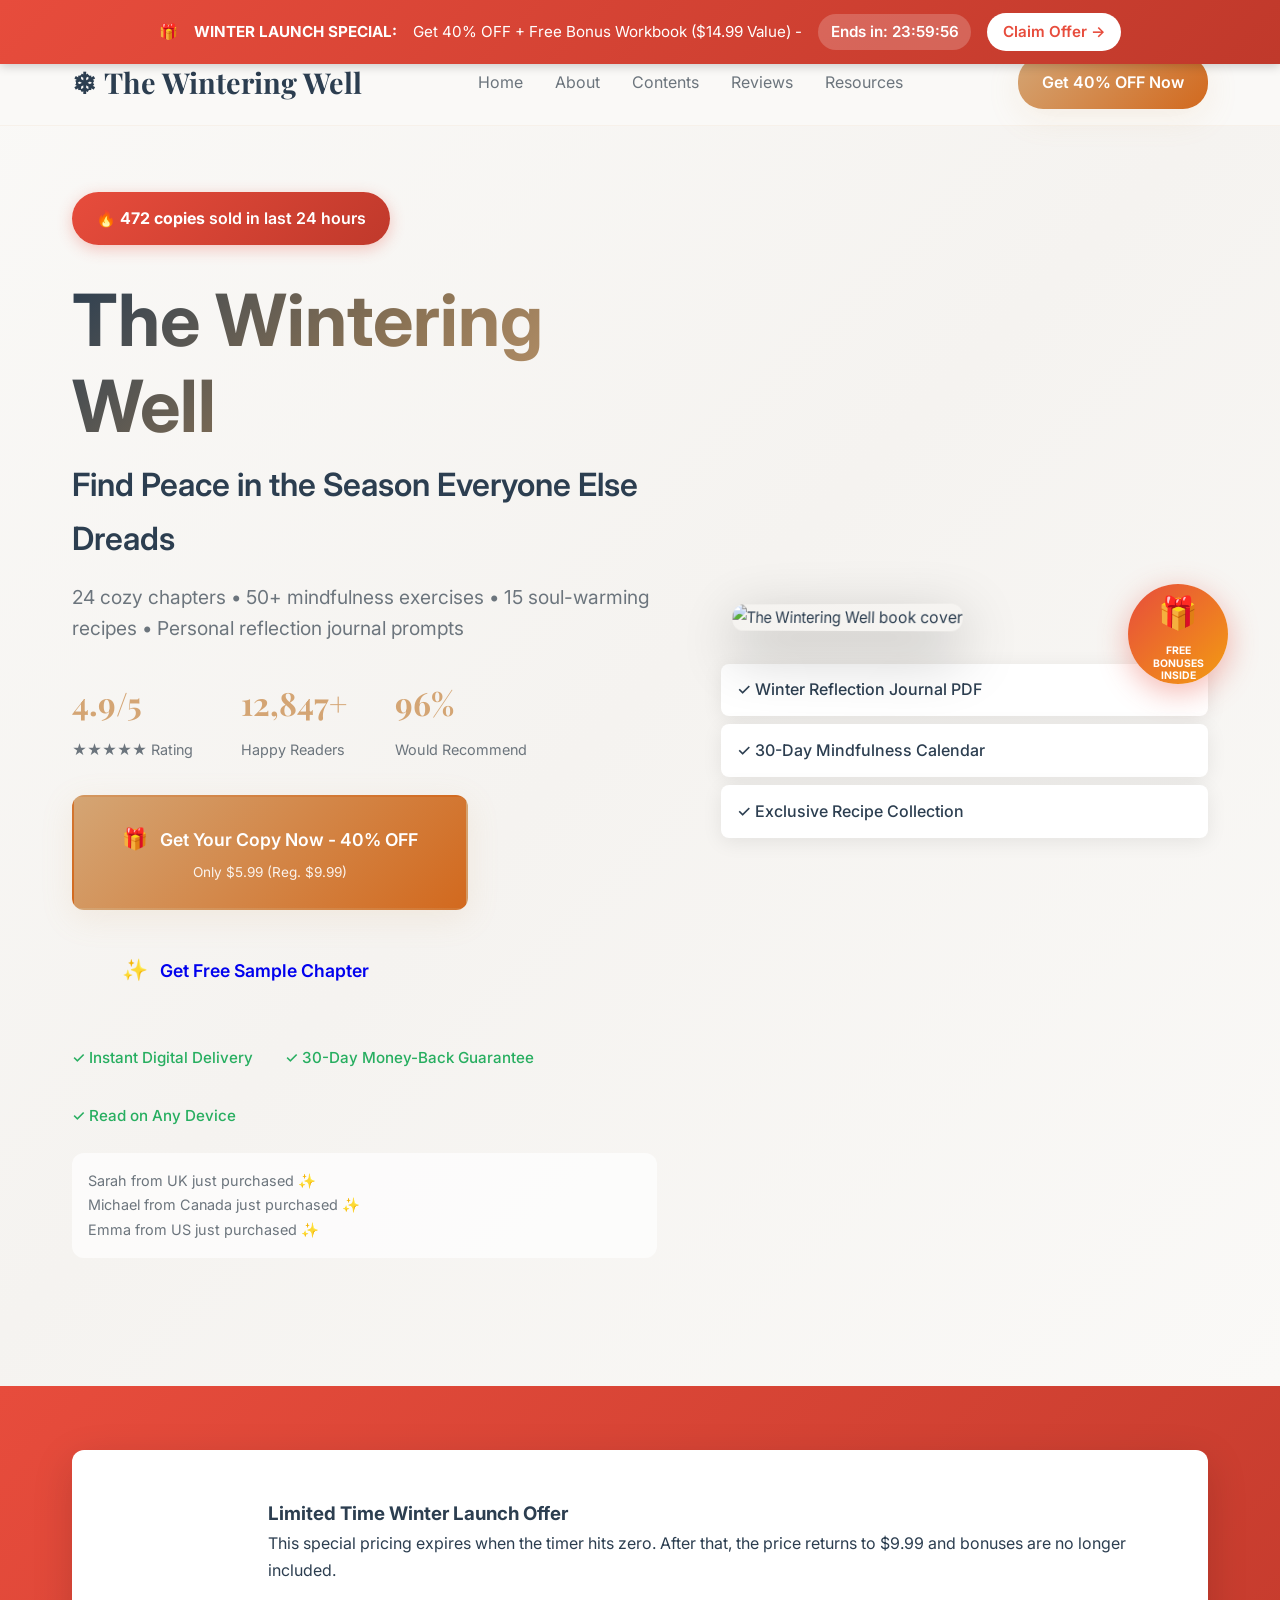
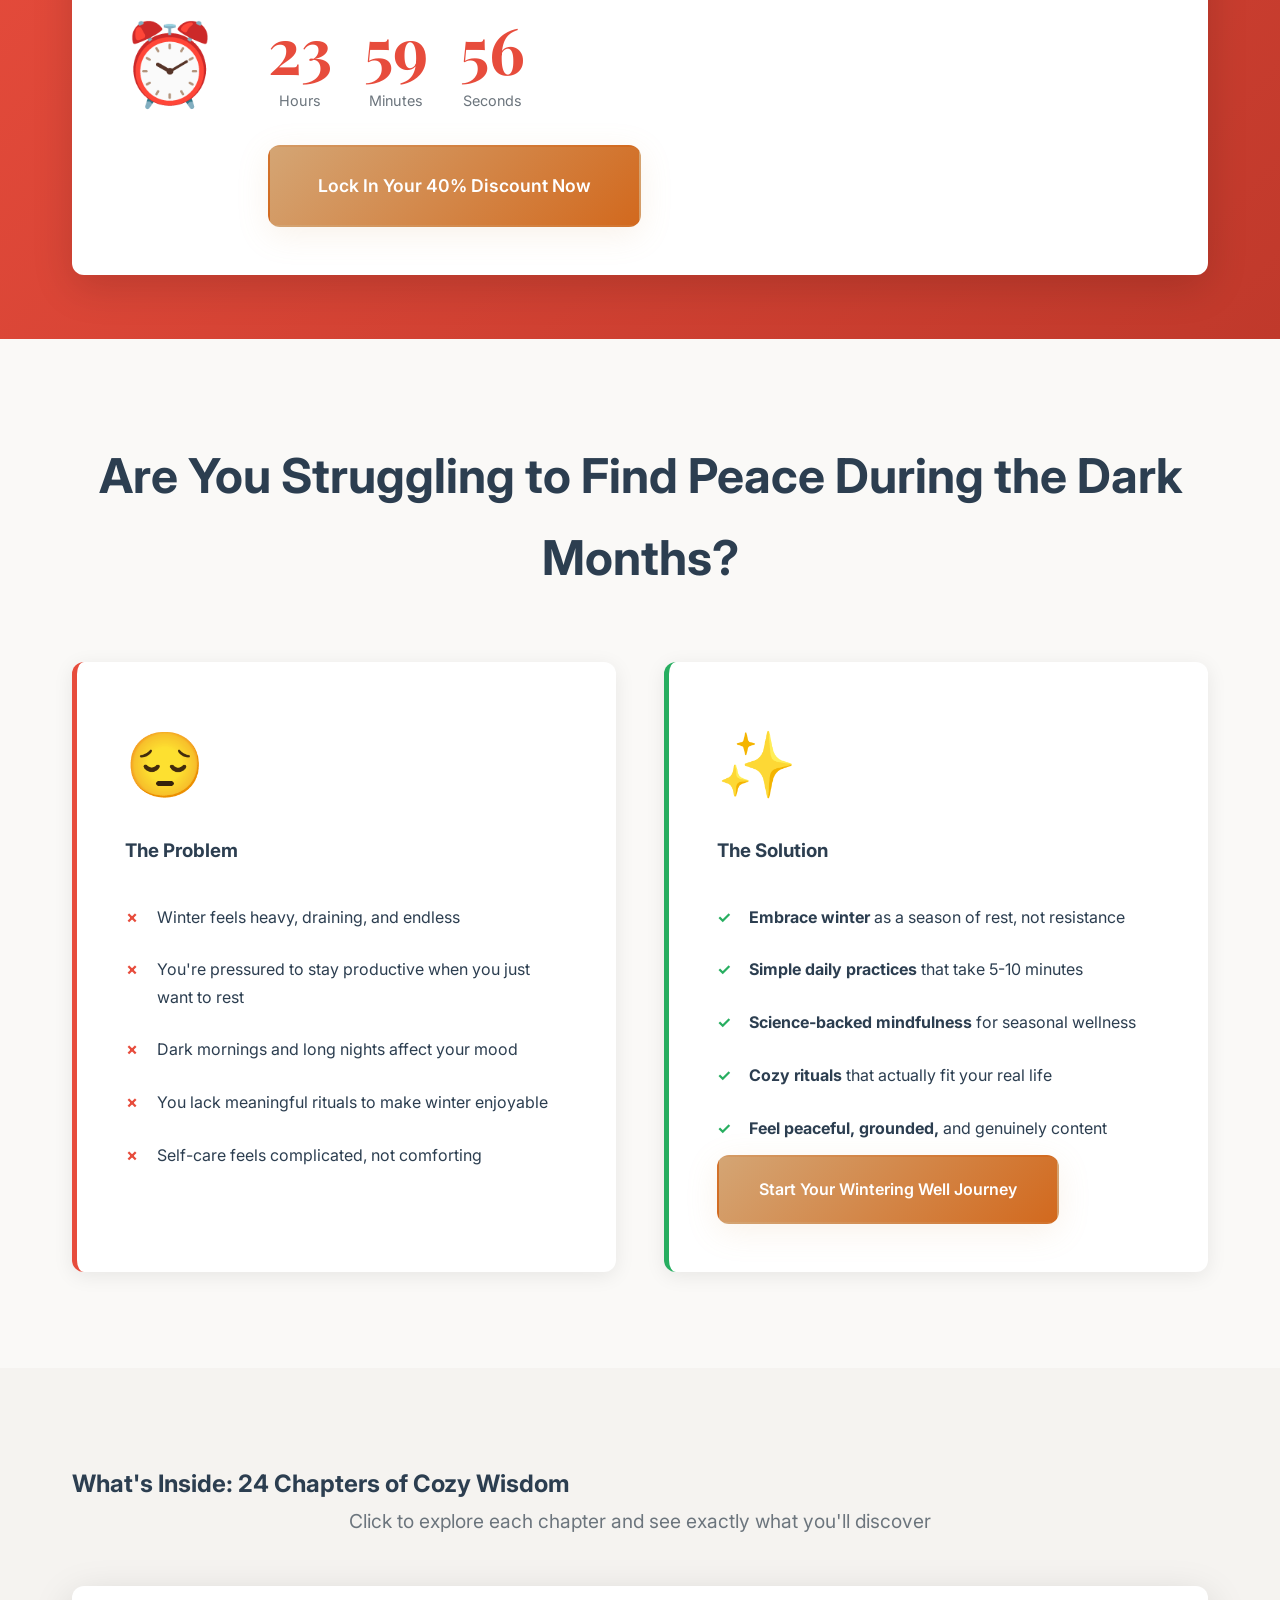
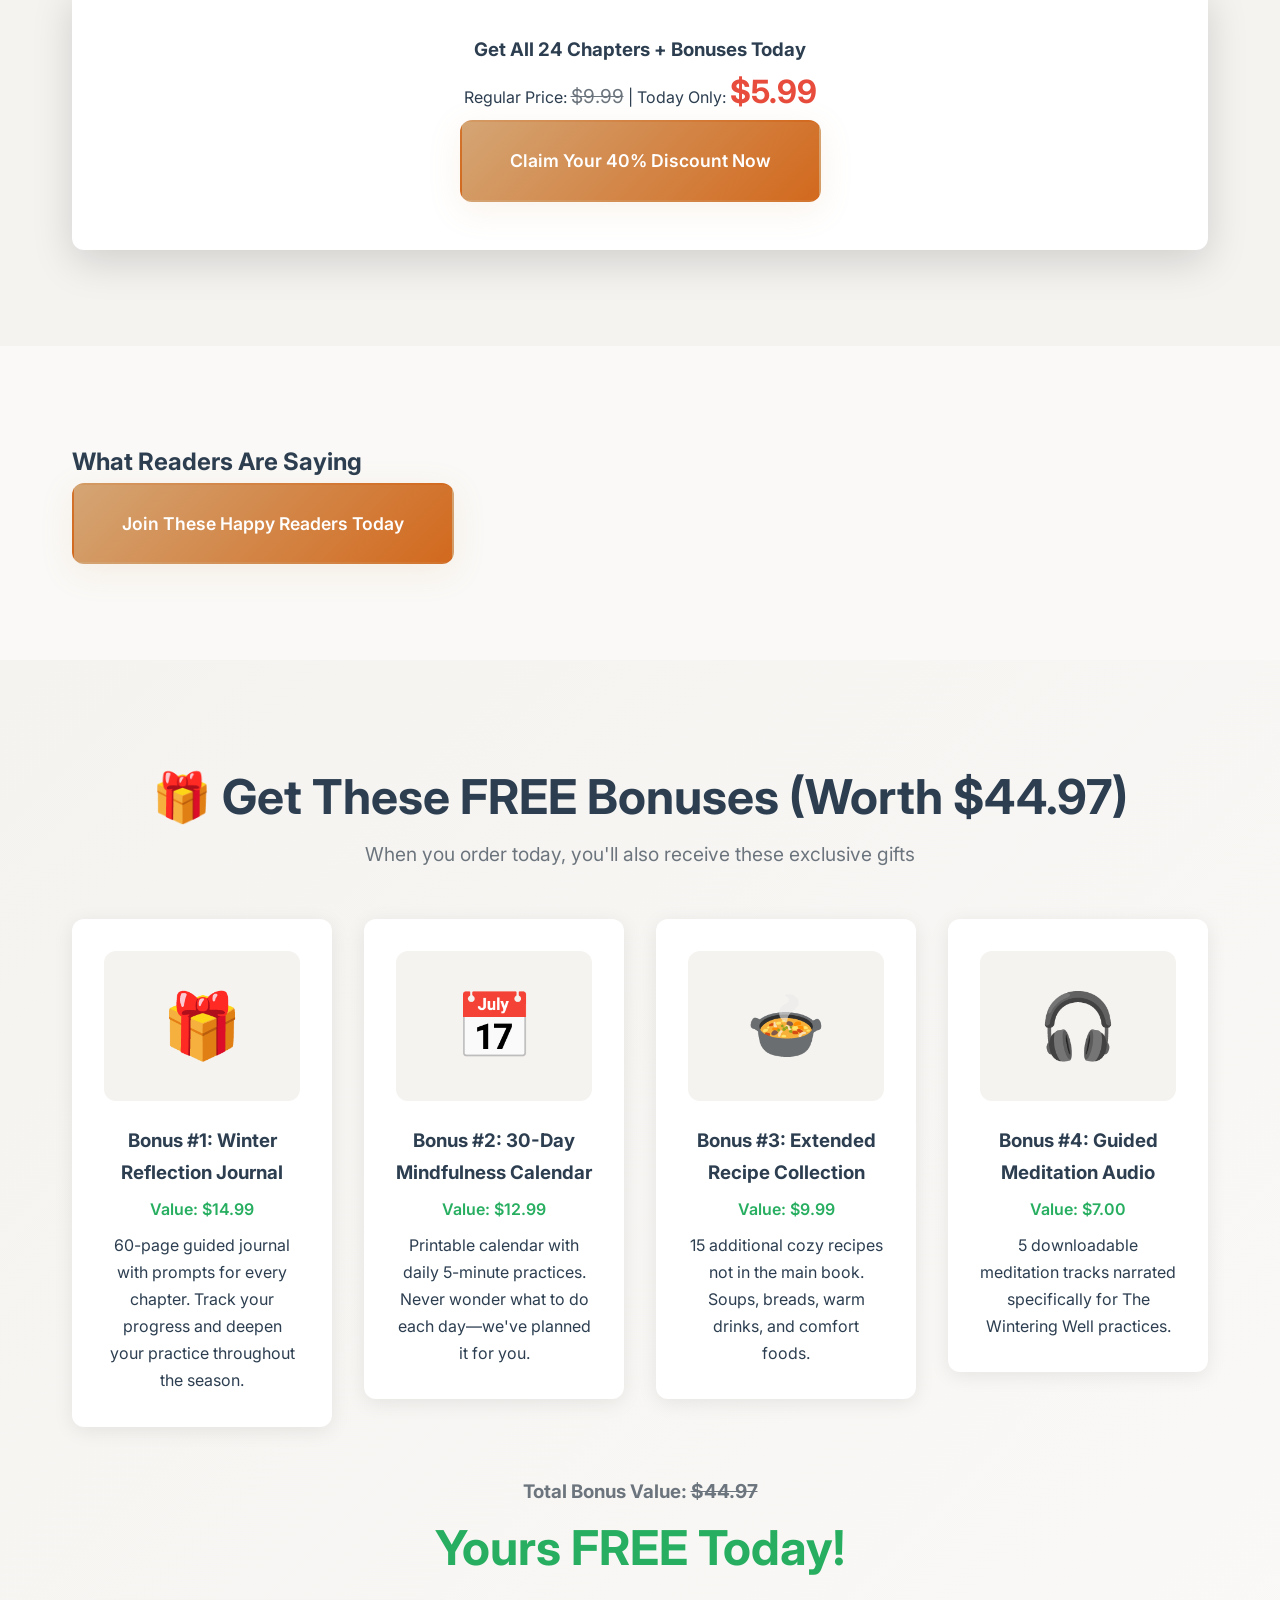
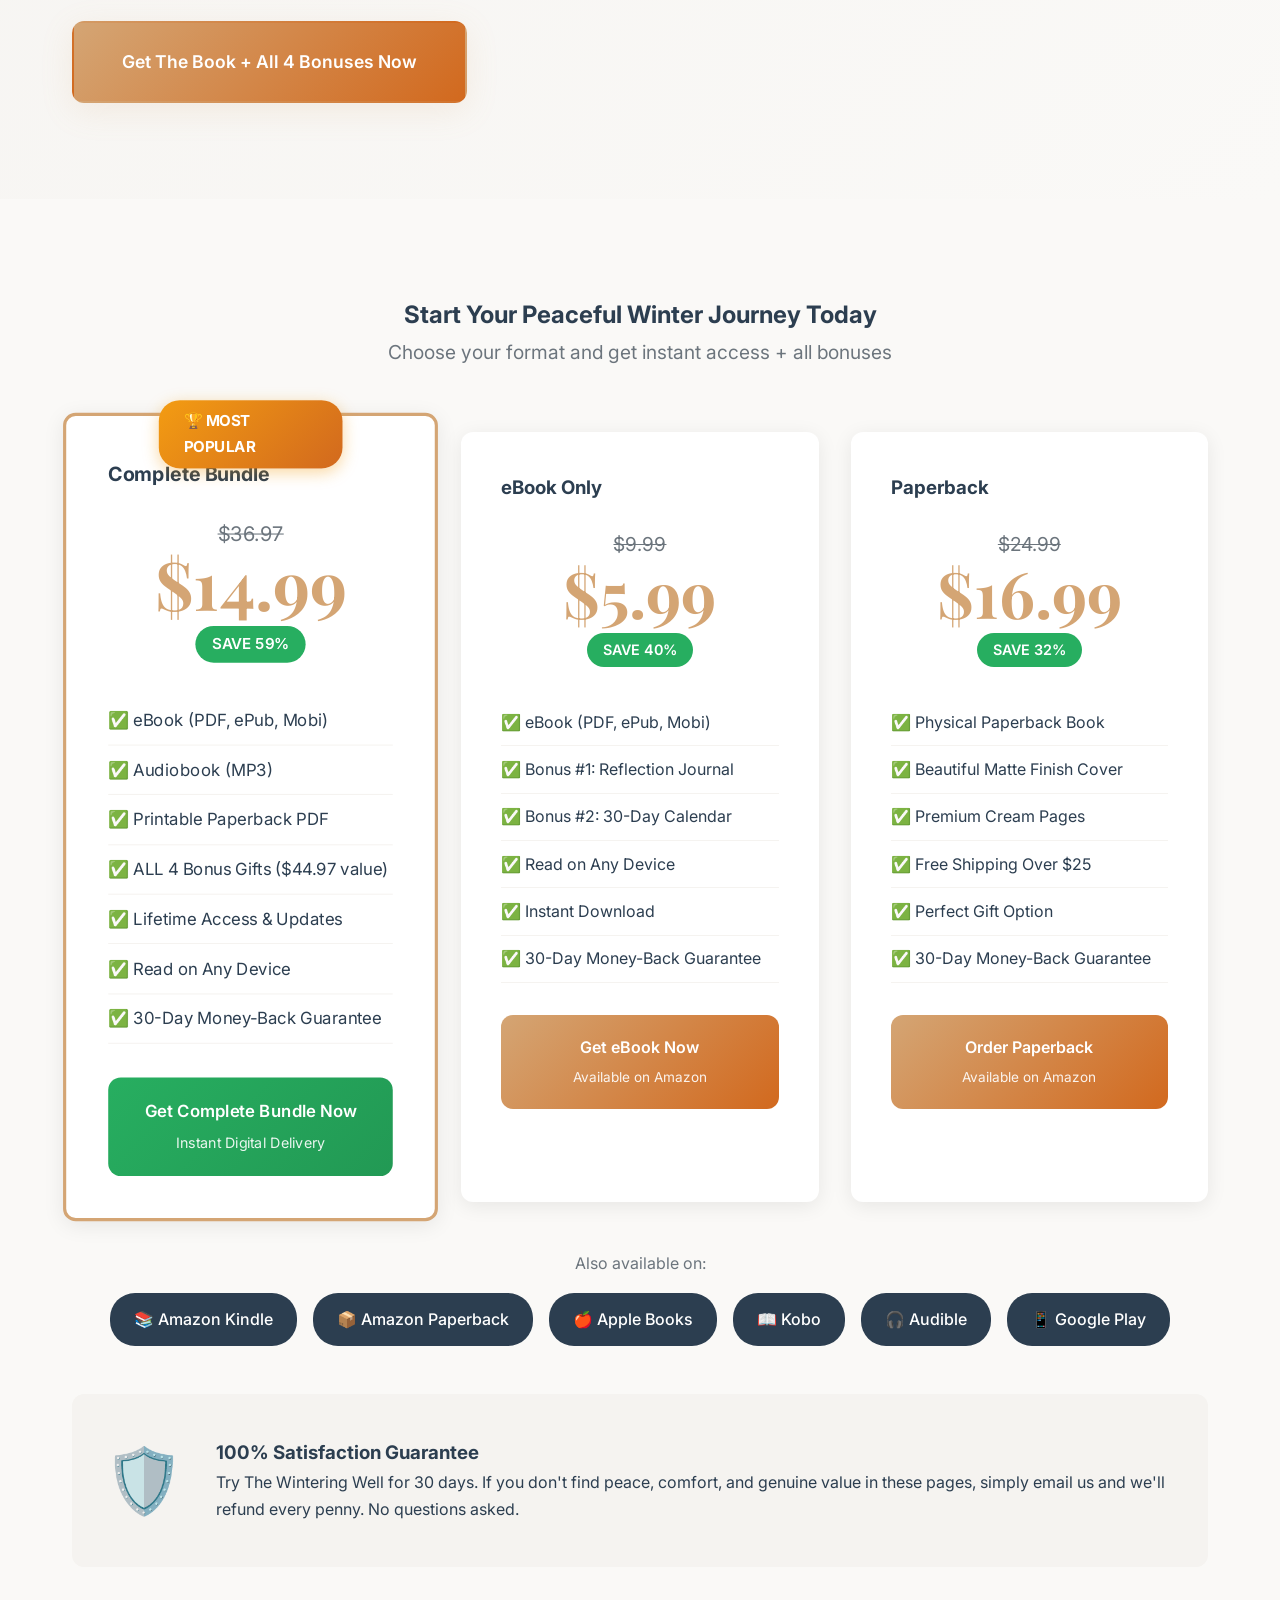
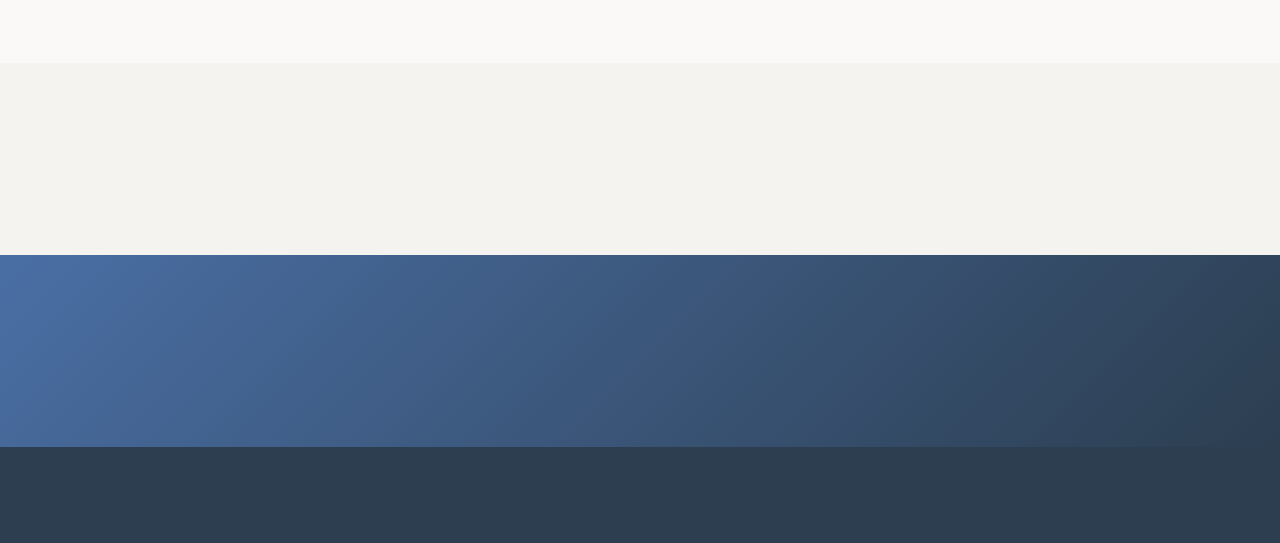
==== index.html @ 5fe934d9 "index.html" ====
<!DOCTYPE html>
<html lang="en">
<head>
    <meta charset="UTF-8">
    <meta name="viewport" content="width=device-width, initial-scale=1.0">
    <title>The Wintering Well | Limited Winter Edition - Cozy Mindfulness Guide</title>
    <meta name="description" content="Embrace winter's quiet beauty with short readings, journal prompts & cozy recipes. A mindful guide for rest, reflection & slow living all season long.">
    <meta name="keywords" content="winter mindfulness, cozy winter guide, seasonal self-care, hygge, slow living, winter reflection, mindful living">
    <meta property="og:title" content="The Wintering Well - A Cozy Guide to Finding Joy in the Quiet Season">
    <meta property="og:description" content="Short readings, gentle prompts, and warm recipes for a restful and reflective winter">
    <meta property="og:image" content="https://i.postimg.cc/0NRQyj7G/Gemini-Generated-Image-e34a5ie34a5ie34a.png">
    <meta property="og:type" content="book">

    <script type="application/ld+json">
    {
      "@context": "https://schema.org",
      "@type": "Book",
      "name": "The Wintering Well",
      "subtitle": "A Cozy Guide to Finding Joy in the Quiet Season",
      "author": {
        "@type": "Person",
        "name": "[Your Author Name]"
      },
      "datePublished": "2025-10-15",
      "genre": ["Self-Help","Mindfulness","Seasonal"],
      "description": "A cozy guide of short readings, journal prompts, and warm recipes to embrace rest and reflection during winter.",
      "bookFormat": "EBook",
      "image": "https://i.postimg.cc/0NRQyj7G/Gemini-Generated-Image-e34a5ie34a5ie34a.png",
      "offers": {
        "@type": "Offer",
        "price": "5.99",
        "priceCurrency": "USD",
        "availability": "https://schema.org/InStock",
        "url": "#get-book"
      },
      "aggregateRating": {
        "@type": "AggregateRating",
        "ratingValue": "4.9",
        "reviewCount": "12847"
      }
    }
    </script>

    <link rel="stylesheet" href="styles-enhanced.css">
    <link href="https://fonts.googleapis.com/css2?family=Playfair+Display:wght@400;700;900&family=Inter:wght@300;400;500;600;700&display=swap" rel="stylesheet">
    
    <style>
        .hero-image-link {
            text-decoration: none;
            color: inherit;
            display: block;
        }
        .bonus-card-link {
            text-decoration: none;
            color: inherit;
            display: block;
        }
    </style>
</head>
<body>
    <div id="snow-container"></div>

    <div class="announcement-bar">
        <div class="announcement-content">
            🎁 <strong>WINTER LAUNCH SPECIAL:</strong> Get 40% OFF + Free Bonus Workbook ($14.99 Value) - 
            <span id="countdown-timer">Ends in: <span id="timer">00:00:00</span></span>
            <a href="#get-book" class="announcement-cta">Claim Offer →</a>
        </div>
    </div>

    <nav class="navbar" id="mainNav">
        <div class="nav-container">
            <div class="logo">
                <span class="snowflake-icon">❄</span> The Wintering Well
            </div>
            <ul class="nav-menu">
                <li><a href="#home">Home</a></li>
                <li><a href="#about">About</a></li>
                <li><a href="#contents">Contents</a></li>
                <li><a href="#reviews">Reviews</a></li>
                <li><a href="#blog">Resources</a></li>
            </ul>
            <a href="#get-book" class="nav-cta-btn pulse">Get 40% OFF Now</a>
        </div>
    </nav>

    <section id="home" class="hero">
        <div class="hero-container">
            <div class="hero-content">
                <div class="urgency-badge flash">
                    🔥 <strong>472 copies</strong> sold in last 24 hours
                </div>

                <h1>The Wintering Well</h1>
                <h2>Find Peace in the Season Everyone Else Dreads</h2>
                <p class="hero-subtitle">24 cozy chapters • 50+ mindfulness exercises • 15 soul-warming recipes • Personal reflection journal prompts</p>

                <div class="hero-stats">
                    <div class="stat">
                        <span class="stat-number">4.9/5</span>
                        <span class="stat-label">★★★★★ Rating</span>
                    </div>
                    <div class="stat">
                        <span class="stat-number">12,847+</span>
                        <span class="stat-label">Happy Readers</span>
                    </div>
                    <div class="stat">
                        <span class="stat-number">96%</span>
                        <span class="stat-label">Would Recommend</span>
                    </div>
                </div>

                <div class="cta-buttons">
                    <a href="#get-book" class="btn-primary btn-large pulse-continuous">
                        <span class="btn-icon">🎁</span>
                        Get Your Copy Now - 40% OFF
                        <span class="btn-subtext">Only $5.99 (Reg. $9.99)</span>
                    </a>
                    <a href="#free-guide" class="btn-secondary btn-large">
                        <span class="btn-icon">✨</span>
                        Get Free Sample Chapter
                    </a>
                </div>

                <div class="trust-badges">
                    <div class="trust-item">✓ Instant Digital Delivery</div>
                    <div class="trust-item">✓ 30-Day Money-Back Guarantee</div>
                    <div class="trust-item">✓ Read on Any Device</div>
                </div>

                <div class="social-proof-ticker">
                    <div class="ticker-item">Sarah from UK just purchased ✨</div>
                    <div class="ticker-item">Michael from Canada just purchased ✨</div>
                    <div class="ticker-item">Emma from US just purchased ✨</div>
                </div>
            </div>

            <div class="hero-image">
                <a href="#get-book" class="hero-image-link" aria-label="Get The Wintering Well">
                    <div class="book-3d-container">
                        <img src="https://i.postimg.cc/0NRQyj7G/Gemini-Generated-Image-e34a5ie34a5ie34a.png" alt="The Wintering Well book cover" class="book-cover-3d">
                        <div class="gift-badge">
                            <div class="gift-icon">🎁</div>
                            <div class="gift-text">FREE<br>BONUSES<br>INSIDE</div>
                        </div>
                    </div>
                    <div class="bonus-stack">
                        <div class="bonus-item">✓ Winter Reflection Journal PDF</div>
                        <div class="bonus-item">✓ 30-Day Mindfulness Calendar</div>
                        <div class="bonus-item">✓ Exclusive Recipe Collection</div>
                    </div>
                </a>
            </div>
        </div>
    </section>

    <section class="urgency-section">
        <div class="container">
            <div class="urgency-box">
                <div class="urgency-icon">⏰</div>
                <div class="urgency-content">
                    <h3>Limited Time Winter Launch Offer</h3>
                    <p>This special pricing expires when the timer hits zero. After that, the price returns to $9.99 and bonuses are no longer included.</p>
                    <div class="countdown-display">
                        <div class="countdown-item">
                            <span class="countdown-number" id="hours">23</span>
                            <span class="countdown-label">Hours</span>
                        </div>
                        <div class="countdown-item">
                            <span class="countdown-number" id="minutes">47</span>
                            <span class="countdown-label">Minutes</span>
                        </div>
                        <div class="countdown-item">
                            <span class="countdown-number" id="seconds">32</span>
                            <span class="countdown-label">Seconds</span>
                        </div>
                    </div>
                    <a href="#get-book" class="btn-primary btn-large pulse">Lock In Your 40% Discount Now</a>
                </div>
            </div>
        </div>
    </section>

    <section class="pas-section">
        <div class="container">
            <h2>Are You Struggling to Find Peace During the Dark Months?</h2>
            <div class="pas-grid">
                <div class="problem-box">
                    <div class="problem-icon">😔</div>
                    <h3>The Problem</h3>
                    <ul>
                        <li>Winter feels heavy, draining, and endless</li>
                        <li>You're pressured to stay productive when you just want to rest</li>
                        <li>Dark mornings and long nights affect your mood</li>
                        <li>You lack meaningful rituals to make winter enjoyable</li>
                        <li>Self-care feels complicated, not comforting</li>
                    </ul>
                </div>

                <div class="solution-box">
                    <div class="solution-icon">✨</div>
                    <h3>The Solution</h3>
                    <ul>
                        <li><strong>Embrace winter</strong> as a season of rest, not resistance</li>
                        <li><strong>Simple daily practices</strong> that take 5-10 minutes</li>
                        <li><strong>Science-backed mindfulness</strong> for seasonal wellness</li>
                        <li><strong>Cozy rituals</strong> that actually fit your real life</li>
                        <li><strong>Feel peaceful, grounded,</strong> and genuinely content</li>
                    </ul>
                    <a href="#get-book" class="btn-primary">Start Your Wintering Well Journey</a>
                </div>
            </div>
        </div>
    </section>

    <section id="contents" class="contents-detailed">
        <div class="container">
            <h2>What's Inside: 24 Chapters of Cozy Wisdom</h2>
            <p class="section-subtitle">Click to explore each chapter and see exactly what you'll discover</p>

            <div class="contents-accordion">
                </div>

            <div class="contents-cta">
                <h3>Get All 24 Chapters + Bonuses Today</h3>
                <p>Regular Price: <span class="strike-price">$9.99</span> | Today Only: <strong class="sale-price">$5.99</strong></p>
                <a href="#get-book" class="btn-primary btn-large">Claim Your 40% Discount Now</a>
            </div>
        </div>
    </section>

    <section id="reviews" class="reviews-section">
        <div class="container">
            <h2>What Readers Are Saying</h2>
            <a href="#get-book" class="btn-primary btn-large">Join These Happy Readers Today</a>
        </div>
    </section>

    <section class="bonus-section">
        <div class="container">
            <h2>🎁 Get These FREE Bonuses (Worth $44.97)</h2>
            <p class="section-subtitle">When you order today, you'll also receive these exclusive gifts</p>

            <div class="bonus-grid">
                
                <a href="#get-book" class="bonus-card-link" aria-label="Get Bonus 1">
                    <div class="bonus-card">
                        <div class="bonus-image-placeholder">
                            <div class="gift-box-icon">🎁</div>
                        </div>
                        <h3>Bonus #1: Winter Reflection Journal</h3>
                        <p class="bonus-value">Value: $14.99</p>
                        <p>60-page guided journal with prompts for every chapter. Track your progress and deepen your practice throughout the season.</p>
                    </div>
                </a>

                <a href="#get-book" class="bonus-card-link" aria-label="Get Bonus 2">
                    <div class="bonus-card">
                        <div class="bonus-image-placeholder">
                            <div class="gift-box-icon">📅</div>
                        </div>
                        <h3>Bonus #2: 30-Day Mindfulness Calendar</h3>
                        <p class="bonus-value">Value: $12.99</p>
                        <p>Printable calendar with daily 5-minute practices. Never wonder what to do each day—we've planned it for you.</p>
                    </div>
                </a>

                <a href="#get-book" class="bonus-card-link" aria-label="Get Bonus 3">
                    <div class="bonus-card">
                        <div class="bonus-image-placeholder">
                            <div class="gift-box-icon">🍲</div>
                        </div>
                        <h3>Bonus #3: Extended Recipe Collection</h3>
                        <p class="bonus-value">Value: $9.99</p>
                        <p>15 additional cozy recipes not in the main book. Soups, breads, warm drinks, and comfort foods.</p>
                    </div>
                </a>

                <a href="#get-book" class="bonus-card-link" aria-label="Get Bonus 4">
                    <div class="bonus-card">
                        <div class="bonus-image-placeholder">
                            <div class="gift-box-icon">🎧</div>
                        </div>
                        <h3>Bonus #4: Guided Meditation Audio</h3>
                        <p class="bonus-value">Value: $7.00</p>
                        <p>5 downloadable meditation tracks narrated specifically for The Wintering Well practices.</p>
                    </div>
                </a>
            </div>

            <div class="total-value">
                <h3>Total Bonus Value: <span class="strike-price">$44.97</span></h3>
                <h2>Yours FREE Today!</h2>
            </div>

            <a href="#get-book" class="btn-primary btn-large pulse-continuous">Get The Book + All 4 Bonuses Now</a>
        </div>
    </section>

    <section id="get-book" class="purchase-main">
        <div class="container">
            <div class="purchase-hero">
                <h2>Start Your Peaceful Winter Journey Today</h2>
                <p class="purchase-subtitle">Choose your format and get instant access + all bonuses</p>
            </div>

            <div class="purchase-grid">
                <div class="purchase-option recommended">
                    <div class="recommended-badge">🏆 MOST POPULAR</div>
                    <h3>Complete Bundle</h3>
                    <div class="price-display">
                        <span class="original-price">$36.97</span>
                        <span class="sale-price-big">$14.99</span>
                        <span class="savings-badge">SAVE 59%</span>
                    </div>
                    <ul class="includes-list">
                        <li>✅ eBook (PDF, ePub, Mobi)</li>
                        <li>✅ Audiobook (MP3)</li>
                        <li>✅ Printable Paperback PDF</li>
                        <li>✅ ALL 4 Bonus Gifts ($44.97 value)</li>
                        <li>✅ Lifetime Access & Updates</li>
                        <li>✅ Read on Any Device</li>
                        <li>✅ 30-Day Money-Back Guarantee</li>
                    </ul>
                    <a href="#" class="btn-buy btn-bundle pulse-continuous">
                        Get Complete Bundle Now
                        <span class="btn-subtext">Instant Digital Delivery</span>
                    </a>
                </div>

                <div class="purchase-option">
                    <h3>eBook Only</h3>
                    <div class="price-display">
                        <span class="original-price">$9.99</span>
                        <span class="sale-price-big">$5.99</span>
                        <span class="savings-badge">SAVE 40%</span>
                    </div>
                    <ul class="includes-list">
                        <li>✅ eBook (PDF, ePub, Mobi)</li>
                        <li>✅ Bonus #1: Reflection Journal</li>
                        <li>✅ Bonus #2: 30-Day Calendar</li>
                        <li>✅ Read on Any Device</li>
                        <li>✅ Instant Download</li>
                        <li>✅ 30-Day Money-Back Guarantee</li>
                    </ul>
                    <a href="https://www.amazon.co.uk/dp/B0FXPZFFYC" class="btn-buy" target="_blank" rel="noopener noreferrer">
                        Get eBook Now
                        <span class="btn-subtext">Available on Amazon</span>
                    </a>
                </div>

                <div class="purchase-option">
                    <h3>Paperback</h3>
                    <div class="price-display">
                        <span class="original-price">$24.99</span>
                        <span class="sale-price-big">$16.99</span>
                        <span class="savings-badge">SAVE 32%</span>
                    </div>
                    <ul class="includes-list">
                        <li>✅ Physical Paperback Book</li>
                        <li>✅ Beautiful Matte Finish Cover</li>
                        <li>✅ Premium Cream Pages</li>
                        <li>✅ Free Shipping Over $25</li>
                        <li>✅ Perfect Gift Option</li>
                        <li>✅ 30-Day Money-Back Guarantee</li>
                    </ul>
                    <a href="https://www.amazon.co.uk/dp/B0FX3MFFSP" class="btn-buy" target="_blank" rel="noopener noreferrer">
                        Order Paperback
                        <span class="btn-subtext">Available on Amazon</span>
                    </a>
                </div>
            </div>

            <div class="store-links">
                <p class="store-label">Also available on:</p>
                <div class="store-buttons">
                    <a href="https://www.amazon.co.uk/dp/B0FXPZFFYC" class="store-btn amazon" target="_blank" rel="noopener noreferrer">📚 Amazon Kindle</a>
                    <a href="https://www.amazon.co.uk/dp/B0FX3MFFSP" class="store-btn amazon" target="_blank" rel="noopener noreferrer">📦 Amazon Paperback</a>
                    <a href="https://www.amazon.co.uk/dp/B0FXPZFFYC" class="store-btn amazon" target="_blank" rel="noopener noreferrer">🍎 Apple Books</a>
                    <a href="https://www.amazon.co.uk/dp/B0FXPZFFYC" class="store-btn amazon" target="_blank" rel="noopener noreferrer">📖 Kobo</a>
                    <a href="https://www.amazon.co.uk/dp/B0FXPZFFYC" class="store-btn amazon" target="_blank" rel="noopener noreferrer">🎧 Audible</a>
                    <a href="https://www.amazon.co.uk/dp/B0FXPZFFYC" class="store-btn amazon" target="_blank" rel="noopener noreferrer">📱 Google Play</a>
                </div>
            </div>

            <div class="guarantee-box">
                <div class="guarantee-icon">🛡️</div>
                <div class="guarantee-content">
                    <h3>100% Satisfaction Guarantee</h3>
                    <p>Try The Wintering Well for 30 days. If you don't find peace, comfort, and genuine value in these pages, simply email us and we'll refund every penny. No questions asked.</p>
                </div>
            </div>
        </div>
    </section>

    <section class="faq-section">
        </section>

    <section class="final-cta">
        </section>

    <footer class="footer">
        </footer>

    <div id="exit-popup" class="exit-popup">
        </div>

    <div class="floating-cta" id="floatingCta">
        </div>

    <script src="script-enhanced.js"></script>
</body>
</html>
---- styles-enhanced.css ----
/* Enhanced Styles with High CTR/CTA and Interactive Effects */

* {
    margin: 0;
    padding: 0;
    box-sizing: border-box;
}

:root {
    --primary-color: #2c3e50;
    --secondary-color: #d4a574;
    --accent-color: #8b7355;
    --warm-white: #faf9f7;
    --soft-gray: #f5f3f0;
    --text-dark: #2c3e50;
    --text-light: #6c757d;
    --cozy-orange: #d2691e;
    --winter-blue: #4a6fa5;
    --success-green: #27ae60;
    --urgency-red: #e74c3c;
    --gold: #f39c12;

    --font-primary: 'Playfair Display', serif;
    --font-secondary: 'Inter', sans-serif;

    --shadow-soft: 0 4px 20px rgba(0, 0, 0, 0.08);
    --shadow-warm: 0 8px 32px rgba(212, 165, 116, 0.15);
    --shadow-strong: 0 12px 40px rgba(0, 0, 0, 0.15);
    --border-radius: 12px;
}

body {
    font-family: var(--font-secondary);
    line-height: 1.7;
    color: var(--text-dark);
    background-color: var(--warm-white);
    overflow-x: hidden;
}

.container {
    max-width: 1200px;
    margin: 0 auto;
    padding: 0 2rem;
}

/* Snow Effect */
#snow-container {
    position: fixed;
    top: 0;
    left: 0;
    width: 100%;
    height: 100%;
    pointer-events: none;
    z-index: 999;
    overflow: hidden;
}

.snowflake {
    position: absolute;
    top: -10px;
    color: rgba(255, 255, 255, 0.8);
    text-shadow: 0 0 5px rgba(255, 255, 255, 0.5);
    animation: snowfall linear infinite;
}

@keyframes snowfall {
    0% {
        transform: translateY(-10px) rotate(0deg);
        opacity: 1;
    }
    100% {
        transform: translateY(100vh) rotate(360deg);
        opacity: 0.5;
    }
}

/* Announcement Bar */
.announcement-bar {
    background: linear-gradient(135deg, var(--urgency-red), #c0392b);
    color: white;
    padding: 0.8rem 0;
    position: fixed;
    top: 0;
    width: 100%;
    z-index: 1001;
    box-shadow: 0 2px 10px rgba(0, 0, 0, 0.2);
    animation: slideDown 0.5s ease;
}

@keyframes slideDown {
    from {
        transform: translateY(-100%);
    }
    to {
        transform: translateY(0);
    }
}

.announcement-content {
    max-width: 1200px;
    margin: 0 auto;
    padding: 0 2rem;
    display: flex;
    justify-content: center;
    align-items: center;
    gap: 1rem;
    flex-wrap: wrap;
    font-size: 0.95rem;
}

#countdown-timer {
    font-weight: 600;
    padding: 0.3rem 0.8rem;
    background: rgba(255, 255, 255, 0.2);
    border-radius: 20px;
}

.announcement-cta {
    background: white;
    color: var(--urgency-red);
    padding: 0.4rem 1rem;
    border-radius: 20px;
    text-decoration: none;
    font-weight: 600;
    transition: transform 0.3s ease;
}

.announcement-cta:hover {
    transform: scale(1.05);
}

/* Navigation */
.navbar {
    background: rgba(250, 249, 247, 0.95);
    backdrop-filter: blur(10px);
    position: fixed;
    top: 40px;
    width: 100%;
    z-index: 1000;
    padding: 1rem 0;
    border-bottom: 1px solid rgba(212, 165, 116, 0.1);
    transition: all 0.3s ease;
}

.navbar.scrolled {
    top: 0;
    background: rgba(250, 249, 247, 0.98);
    box-shadow: 0 2px 20px rgba(0, 0, 0, 0.1);
}

.nav-container {
    max-width: 1200px;
    margin: 0 auto;
    padding: 0 2rem;
    display: flex;
    justify-content: space-between;
    align-items: center;
}

.logo {
    font-family: var(--font-primary);
    font-size: 1.8rem;
    font-weight: 700;
    color: var(--primary-color);
    display: flex;
    align-items: center;
    gap: 0.5rem;
}

.snowflake-icon {
    animation: rotate 10s linear infinite;
}

@keyframes rotate {
    from {
        transform: rotate(0deg);
    }
    to {
        transform: rotate(360deg);
    }
}

.nav-menu {
    display: flex;
    list-style: none;
    gap: 2rem;
}

.nav-menu a {
    text-decoration: none;
    color: var(--text-light);
    font-weight: 400;
    transition: color 0.3s ease;
}

.nav-menu a:hover {
    color: var(--secondary-color);
}

.nav-cta-btn {
    background: linear-gradient(135deg, var(--secondary-color), var(--cozy-orange));
    color: white;
    padding: 0.8rem 1.5rem;
    border-radius: 25px;
    text-decoration: none;
    font-weight: 600;
    box-shadow: var(--shadow-warm);
    transition: all 0.3s ease;
}

.nav-cta-btn:hover {
    transform: translateY(-2px);
    box-shadow: 0 8px 20px rgba(212, 165, 116, 0.3);
}

/* Pulse Animation */
.pulse {
    animation: pulse 2s ease-in-out infinite;
}

@keyframes pulse {
    0%, 100% {
        box-shadow: 0 0 0 0 rgba(212, 165, 116, 0.7);
    }
    50% {
        box-shadow: 0 0 0 10px rgba(212, 165, 116, 0);
    }
}

.pulse-continuous {
    animation: pulseContinuous 1.5s ease-in-out infinite;
}

@keyframes pulseContinuous {
    0%, 100% {
        transform: scale(1);
    }
    50% {
        transform: scale(1.05);
    }
}

/* Hero Section */
.hero {
    padding: 12rem 0 8rem;
    background: linear-gradient(135deg, var(--warm-white) 0%, var(--soft-gray) 50%, var(--warm-white) 100%);
    position: relative;
    overflow: hidden;
}

.hero-container {
    max-width: 1200px;
    margin: 0 auto;
    padding: 0 2rem;
    display: grid;
    grid-template-columns: 1.2fr 1fr;
    gap: 4rem;
    align-items: center;
}

.urgency-badge {
    background: linear-gradient(135deg, var(--urgency-red), #c0392b);
    color: white;
    padding: 0.8rem 1.5rem;
    border-radius: 30px;
    display: inline-block;
    margin-bottom: 2rem;
    font-weight: 600;
    box-shadow: 0 4px 15px rgba(231, 76, 60, 0.3);
}

.flash {
    animation: flash 2s ease-in-out infinite;
}

@keyframes flash {
    0%, 50%, 100% {
        opacity: 1;
    }
    25%, 75% {
        opacity: 0.7;
    }
}

.hero-content h1 {
    font-size: 4.5rem;
    margin-bottom: 0.5rem;
    background: linear-gradient(135deg, var(--primary-color), var(--accent-color), var(--secondary-color));
    -webkit-background-clip: text;
    -webkit-text-fill-color: transparent;
    background-clip: text;
    line-height: 1.2;
}

.hero-content h2 {
    font-size: 2rem;
    color: var(--text-dark);
    margin-bottom: 1rem;
    font-weight: 600;
}

.hero-subtitle {
    font-size: 1.2rem;
    color: var(--text-light);
    margin-bottom: 2rem;
    line-height: 1.6;
}

.hero-stats {
    display: flex;
    gap: 3rem;
    margin-bottom: 2rem;
}

.stat {
    display: flex;
    flex-direction: column;
}

.stat-number {
    font-size: 2rem;
    font-weight: 700;
    color: var(--secondary-color);
    font-family: var(--font-primary);
}

.stat-label {
    font-size: 0.9rem;
    color: var(--text-light);
}

/* Buttons */
.btn-primary, .btn-secondary {
    display: inline-block;
    padding: 1.2rem 2.5rem;
    border-radius: var(--border-radius);
    text-decoration: none;
    font-weight: 600;
    font-family: var(--font-secondary);
    transition: all 0.3s ease;
    cursor: pointer;
    border: 2px solid transparent;
    text-align: center;
}

.btn-primary {
    background: linear-gradient(135deg, var(--secondary-color), var(--cozy-orange));
    color: white;
    box-shadow: var(--shadow-warm);
}

.btn-primary:hover {
    transform: translateY(-3px);
    box-shadow: 0 12px 40px rgba(212, 165, 116, 0.35);
}

.btn-large {
    padding: 1.5rem 3rem;
    font-size: 1.1rem;
}

.btn-huge {
    padding: 2rem 4rem;
    font-size: 1.3rem;
}

.btn-icon {
    font-size: 1.3rem;
    margin-right: 0.5rem;
}

.btn-subtext {
    display: block;
    font-size: 0.85rem;
    font-weight: 400;
    opacity: 0.9;
    margin-top: 0.3rem;
}

.cta-buttons {
    display: flex;
    gap: 1rem;
    margin-bottom: 2rem;
    flex-wrap: wrap;
}

.trust-badges {
    display: flex;
    gap: 2rem;
    margin-bottom: 1.5rem;
    flex-wrap: wrap;
}

.trust-item {
    display: flex;
    align-items: center;
    color: var(--success-green);
    font-weight: 500;
    font-size: 0.95rem;
}

/* Social Proof Ticker */
.social-proof-ticker {
    background: rgba(255, 255, 255, 0.7);
    padding: 1rem;
    border-radius: var(--border-radius);
    overflow: hidden;
    position: relative;
}

.ticker-item {
    color: var(--text-light);
    font-size: 0.9rem;
    animation: ticker 15s linear infinite;
}

@keyframes ticker {
    0% {
        transform: translateX(100%);
    }
    100% {
        transform: translateX(-100%);
    }
}

/* 3D Book Display */
.book-3d-container {
    position: relative;
    perspective: 1000px;
}

.book-cover-3d {
    max-width: 100%;
    height: auto;
    border-radius: var(--border-radius);
    box-shadow: 0 20px 60px rgba(0, 0, 0, 0.3);
    transform: rotateY(-15deg) rotateX(5deg);
    transition: transform 0.5s ease;
}

.book-cover-3d:hover {
    transform: rotateY(0deg) rotateX(0deg) scale(1.05);
}

.gift-badge {
    position: absolute;
    top: -20px;
    right: -20px;
    background: linear-gradient(135deg, var(--urgency-red), var(--gold));
    color: white;
    width: 100px;
    height: 100px;
    border-radius: 50%;
    display: flex;
    flex-direction: column;
    align-items: center;
    justify-content: center;
    text-align: center;
    box-shadow: 0 8px 30px rgba(231, 76, 60, 0.4);
    animation: bounce 2s ease-in-out infinite;
}

@keyframes bounce {
    0%, 100% {
        transform: translateY(0);
    }
    50% {
        transform: translateY(-10px);
    }
}

.gift-icon {
    font-size: 2rem;
}

.gift-text {
    font-size: 0.65rem;
    font-weight: 700;
    line-height: 1.2;
    margin-top: 0.3rem;
}

.bonus-stack {
    margin-top: 2rem;
}

.bonus-item {
    background: white;
    padding: 0.8rem 1rem;
    border-radius: 8px;
    margin-bottom: 0.5rem;
    box-shadow: var(--shadow-soft);
    color: var(--text-dark);
    font-weight: 500;
}

/* Urgency Section */
.urgency-section {
    padding: 4rem 0;
    background: linear-gradient(135deg, var(--urgency-red), #c0392b);
}

.urgency-box {
    background: white;
    border-radius: var(--border-radius);
    padding: 3rem;
    display: flex;
    align-items: center;
    gap: 3rem;
    box-shadow: var(--shadow-strong);
}

.urgency-icon {
    font-size: 5rem;
    animation: ring 1s ease-in-out infinite;
}

@keyframes ring {
    0%, 100% {
        transform: rotate(-10deg);
    }
    50% {
        transform: rotate(10deg);
    }
}

.countdown-display {
    display: flex;
    gap: 2rem;
    margin: 2rem 0;
}

.countdown-item {
    text-align: center;
}

.countdown-number {
    display: block;
    font-size: 4rem;
    font-weight: 700;
    color: var(--urgency-red);
    font-family: var(--font-primary);
    line-height: 1;
}

.countdown-label {
    display: block;
    color: var(--text-light);
    font-size: 0.9rem;
    margin-top: 0.5rem;
}

/* Problem-Agitate-Solution */
.pas-section {
    padding: 6rem 0;
    background: var(--warm-white);
}

.pas-section h2 {
    text-align: center;
    font-size: 3rem;
    margin-bottom: 4rem;
}

.pas-grid {
    display: grid;
    grid-template-columns: repeat(2, 1fr);
    gap: 3rem;
}

.problem-box, .solution-box {
    background: white;
    padding: 3rem;
    border-radius: var(--border-radius);
    box-shadow: var(--shadow-soft);
}

.problem-box {
    border-left: 5px solid var(--urgency-red);
}

.solution-box {
    border-left: 5px solid var(--success-green);
}

.problem-icon, .solution-icon {
    font-size: 4rem;
    margin-bottom: 1rem;
}

.pas-grid h3 {
    margin-bottom: 1.5rem;
}

.pas-grid ul {
    list-style: none;
    padding: 0;
}

.pas-grid li {
    padding: 0.8rem 0;
    padding-left: 2rem;
    position: relative;
}

.problem-box li:before {
    content: "✗";
    position: absolute;
    left: 0;
    color: var(--urgency-red);
    font-weight: 700;
}

.solution-box li:before {
    content: "✓";
    position: absolute;
    left: 0;
    color: var(--success-green);
    font-weight: 700;
}

/* Interactive Accordion */
.contents-detailed {
    padding: 6rem 0;
    background: var(--soft-gray);
}

.section-subtitle {
    text-align: center;
    color: var(--text-light);
    font-size: 1.2rem;
    margin-bottom: 3rem;
}

.contents-accordion {
    max-width: 900px;
    margin: 0 auto 3rem;
}

.accordion-part {
    background: white;
    border-radius: var(--border-radius);
    margin-bottom: 1.5rem;
    box-shadow: var(--shadow-soft);
    overflow: hidden;
    transition: all 0.3s ease;
}

.accordion-part:hover {
    box-shadow: var(--shadow-warm);
}

.part-header {
    padding: 2rem;
    cursor: pointer;
    display: flex;
    justify-content: space-between;
    align-items: center;
    background: white;
    transition: background 0.3s ease;
}

.part-header:hover {
    background: var(--soft-gray);
}

.part-header h3 {
    margin: 0;
    color: var(--primary-color);
}

.season-tag {
    font-size: 0.9rem;
    color: var(--secondary-color);
    font-weight: 400;
}

.accordion-icon {
    font-size: 2rem;
    color: var(--secondary-color);
    transition: transform 0.3s ease;
}

.accordion-part.active .accordion-icon {
    transform: rotate(45deg);
}

.part-content {
    max-height: 0;
    overflow: hidden;
    transition: max-height 0.5s ease;
}

.accordion-part.active .part-content {
    max-height: 2000px;
}

.chapter-item {
    padding: 1.5rem 2rem;
    border-top: 1px solid var(--soft-gray);
}

.chapter-item strong {
    color: var(--accent-color);
    display: block;
    margin-bottom: 0.5rem;
}

.contents-cta {
    text-align: center;
    background: white;
    padding: 3rem;
    border-radius: var(--border-radius);
    box-shadow: var(--shadow-strong);
}

.strike-price {
    text-decoration: line-through;
    color: var(--text-light);
    font-size: 1.2rem;
}

.sale-price {
    color: var(--urgency-red);
    font-size: 2rem;
    font-weight: 700;
}

/* Reviews Section */
.reviews-section {
    padding: 6rem 0;
    background: var(--warm-white);
}

.reviews-grid {
    display: grid;
    grid-template-columns: repeat(3, 1fr);
    gap: 2rem;
    margin-bottom: 3rem;
}

.review-card {
    background: white;
    padding: 2rem;
    border-radius: var(--border-radius);
    box-shadow: var(--shadow-soft);
    transition: all 0.3s ease;
}

.review-card:hover {
    transform: translateY(-5px);
    box-shadow: var(--shadow-warm);
}

.review-card.featured {
    grid-column: span 2;
    background: linear-gradient(135deg, var(--winter-blue), var(--primary-color));
    color: white;
}

.review-stars {
    color: var(--gold);
    font-size: 1.3rem;
    margin-bottom: 1rem;
}

.review-card h4 {
    margin-bottom: 1rem;
}

.review-card.featured h4,
.review-card.featured p {
    color: white;
}

.reviewer {
    margin-top: 1rem;
    padding-top: 1rem;
    border-top: 1px solid rgba(0, 0, 0, 0.1);
    font-size: 0.9rem;
    color: var(--text-light);
}

.review-card.featured .reviewer {
    border-top-color: rgba(255, 255, 255, 0.3);
    color: rgba(255, 255, 255, 0.9);
}

.review-stats {
    display: flex;
    gap: 3rem;
    justify-content: center;
    margin-bottom: 3rem;
}

.stat-box {
    text-align: center;
    padding: 2rem;
    background: white;
    border-radius: var(--border-radius);
    box-shadow: var(--shadow-soft);
}

.stat-big {
    font-size: 3rem;
    font-weight: 700;
    color: var(--secondary-color);
    font-family: var(--font-primary);
}

.stat-label {
    color: var(--text-light);
    margin-top: 0.5rem;
}

.stat-stars {
    color: var(--gold);
    font-size: 1.5rem;
    margin-top: 0.5rem;
}

/* Bonus Section */
.bonus-section {
    padding: 6rem 0;
    background: linear-gradient(135deg, var(--soft-gray), var(--warm-white));
}

.bonus-section h2 {
    text-align: center;
    font-size: 3rem;
}

.bonus-grid {
    display: grid;
    grid-template-columns: repeat(4, 1fr);
    gap: 2rem;
    margin-top: 3rem;
}

.bonus-card {
    background: white;
    padding: 2rem;
    border-radius: var(--border-radius);
    box-shadow: var(--shadow-soft);
    text-align: center;
    transition: all 0.3s ease;
}

.bonus-card:hover {
    transform: translateY(-10px) scale(1.02);
    box-shadow: var(--shadow-strong);
}

.bonus-image-placeholder {
    width: 100%;
    height: 150px;
    background: var(--soft-gray);
    border-radius: var(--border-radius);
    display: flex;
    align-items: center;
    justify-content: center;
    margin-bottom: 1.5rem;
}

.gift-box-icon {
    font-size: 4rem;
    animation: bounce 2s ease-in-out infinite;
}

.bonus-value {
    color: var(--success-green);
    font-weight: 600;
    margin: 0.5rem 0;
}

.total-value {
    text-align: center;
    margin: 3rem 0 2rem;
}

.total-value h3 {
    color: var(--text-light);
}

.total-value h2 {
    color: var(--success-green);
    font-size: 3rem;
}

/* Purchase Section */
.purchase-main {
    padding: 6rem 0;
    background: var(--warm-white);
}

.purchase-hero {
    text-align: center;
    margin-bottom: 4rem;
}

.purchase-subtitle {
    font-size: 1.2rem;
    color: var(--text-light);
}

.purchase-grid {
    display: grid;
    grid-template-columns: repeat(3, 1fr);
    gap: 2rem;
    margin-bottom: 3rem;
}

.purchase-option {
    background: white;
    padding: 2.5rem;
    border-radius: var(--border-radius);
    box-shadow: var(--shadow-soft);
    position: relative;
    transition: all 0.3s ease;
}

.purchase-option:hover {
    transform: translateY(-5px);
    box-shadow: var(--shadow-strong);
}

.purchase-option.recommended {
    border: 3px solid var(--secondary-color);
    transform: scale(1.05);
}

.recommended-badge {
    position: absolute;
    top: -15px;
    left: 50%;
    transform: translateX(-50%);
    background: linear-gradient(135deg, var(--gold), var(--cozy-orange));
    color: white;
    padding: 0.5rem 1.5rem;
    border-radius: 20px;
    font-weight: 700;
    font-size: 0.9rem;
    box-shadow: 0 4px 15px rgba(243, 156, 18, 0.4);
}

.price-display {
    text-align: center;
    margin: 1.5rem 0;
}

.original-price {
    display: block;
    text-decoration: line-through;
    color: var(--text-light);
    font-size: 1.2rem;
}

.sale-price-big {
    display: block;
    font-size: 4rem;
    font-weight: 700;
    color: var(--secondary-color);
    font-family: var(--font-primary);
    line-height: 1;
}

.savings-badge {
    display: inline-block;
    background: var(--success-green);
    color: white;
    padding: 0.3rem 1rem;
    border-radius: 20px;
    font-size: 0.9rem;
    font-weight: 600;
    margin-top: 0.5rem;
}

.includes-list {
    list-style: none;
    padding: 0;
    margin: 2rem 0;
}

.includes-list li {
    padding: 0.6rem 0;
    border-bottom: 1px solid var(--soft-gray);
}

.btn-buy {
    width: 100%;
    background: linear-gradient(135deg, var(--secondary-color), var(--cozy-orange));
    color: white;
    padding: 1.2rem;
    border: none;
    border-radius: var(--border-radius);
    font-weight: 600;
    cursor: pointer;
    transition: all 0.3s ease;
    text-align: center;
    text-decoration: none;
    display: block;
}

.btn-buy:hover {
    transform: translateY(-2px);
    box-shadow: 0 8px 30px rgba(212, 165, 116, 0.4);
}

.btn-bundle {
    background: linear-gradient(135deg, var(--success-green), #229954);
}

.store-links {
    text-align: center;
    margin: 3rem 0;
}

.store-label {
    color: var(--text-light);
    margin-bottom: 1rem;
}

.store-buttons {
    display: flex;
    gap: 1rem;
    justify-content: center;
    flex-wrap: wrap;
}

.store-btn {
    background: var(--primary-color);
    color: white;
    padding: 0.8rem 1.5rem;
    border-radius: 25px;
    text-decoration: none;
    font-weight: 500;
    transition: all 0.3s ease;
}

.store-btn:hover {
    background: var(--accent-color);
    transform: translateY(-2px);
}

.guarantee-box {
    background: var(--soft-gray);
    padding: 2rem;
    border-radius: var(--border-radius);
    display: flex;
    align-items: center;
    gap: 2rem;
}

.guarantee-icon {
    font-size: 4rem;
}

/* FAQ Section */
.faq-section {
    padding: 6rem 0;
    background: var(--soft-gray);
}

.faq-grid {
    display: grid;
    grid-template-columns: repeat(2, 1fr);
    gap: 2rem;
}

.faq-item {
    background: white;
    padding: 2rem;
    border-radius: var(--border-radius);
    box-shadow: var(--shadow-soft);
}

.faq-item h3 {
    color: var(--primary-color);
    margin-bottom: 1rem;
}

/* Final CTA */
.final-cta {
    padding: 6rem 0;
    background: linear-gradient(135deg, var(--winter-blue), var(--primary-color));
    color: white;
}

.final-cta h2 {
    color: white;
    text-align: center;
    font-size: 3.5rem;
    margin-bottom: 2rem;
}

.final-cta p {
    text-align: center;
    font-size: 1.2rem;
    max-width: 800px;
    margin: 0 auto 2rem;
    color: rgba(255, 255, 255, 0.95);
}

.final-offer-box {
    display: grid;
    grid-template-columns: 1fr 1fr;
    gap: 3rem;
    background: white;
    padding: 3rem;
    border-radius: var(--border-radius);
    color: var(--text-dark);
}

.offer-column ul {
    list-style: none;
    padding: 0;
}

.offer-column li {
    padding: 0.8rem 0;
    font-size: 1.1rem;
}

.final-price-box {
    background: var(--soft-gray);
    padding: 2rem;
    border-radius: var(--border-radius);
    text-align: center;
}

.final-price-label {
    color: var(--text-light);
    font-size: 1rem;
    margin-top: 1rem;
}

.final-price-strike {
    text-decoration: line-through;
    color: var(--text-light);
    font-size: 1.5rem;
}

.final-price-main {
    font-size: 5rem;
    font-weight: 700;
    color: var(--urgency-red);
    font-family: var(--font-primary);
    line-height: 1;
    margin: 1rem 0;
}

.final-savings {
    color: var(--success-green);
    font-weight: 700;
    font-size: 1.2rem;
}

.urgency-text {
    background: var(--urgency-red);
    color: white;
    padding: 1rem;
    border-radius: var(--border-radius);
    margin: 1.5rem 0;
    font-weight: 600;
}

.secure-checkout {
    color: var(--text-light);
    font-size: 0.9rem;
    margin-top: 1rem;
}

/* Exit Popup */
.exit-popup {
    position: fixed;
    top: 0;
    left: 0;
    width: 100%;
    height: 100%;
    background: rgba(0, 0, 0, 0.8);
    display: none;
    justify-content: center;
    align-items: center;
    z-index: 10000;
    animation: fadeIn 0.3s ease;
}

@keyframes fadeIn {
    from {
        opacity: 0;
    }
    to {
        opacity: 1;
    }
}

.exit-popup.active {
    display: flex;
}

.popup-content {
    background: white;
    padding: 3rem;
    border-radius: var(--border-radius);
    max-width: 600px;
    position: relative;
    animation: slideUp 0.3s ease;
}

@keyframes slideUp {
    from {
        transform: translateY(50px);
        opacity: 0;
    }
    to {
        transform: translateY(0);
        opacity: 1;
    }
}

.popup-close {
    position: absolute;
    top: 1rem;
    right: 1rem;
    background: none;
    border: none;
    font-size: 2rem;
    cursor: pointer;
    color: var(--text-light);
}

.popup-offer {
    text-align: center;
    margin-top: 2rem;
}

.popup-timer {
    background: var(--urgency-red);
    color: white;
    padding: 1rem;
    border-radius: var(--border-radius);
    font-size: 1.5rem;
    font-weight: 700;
    margin-bottom: 1.5rem;
}

.popup-price-big {
    font-size: 4rem;
    color: var(--secondary-color);
}

.popup-regular {
    display: block;
    text-decoration: line-through;
    color: var(--text-light);
}

/* Floating CTA */
.floating-cta {
    position: fixed;
    bottom: 20px;
    right: 20px;
    background: white;
    box-shadow: 0 8px 30px rgba(0, 0, 0, 0.2);
    border-radius: 50px;
    padding: 1rem 2rem;
    z-index: 999;
    display: none;
    animation: slideInRight 0.5s ease;
}

@keyframes slideInRight {
    from {
        transform: translateX(100%);
    }
    to {
        transform: translateX(0);
    }
}

.floating-cta.active {
    display: block;
}

.floating-cta-content {
    display: flex;
    align-items: center;
    gap: 1rem;
}

.floating-cta-text {
    font-weight: 600;
    color: var(--text-dark);
}

.floating-cta-btn {
    background: linear-gradient(135deg, var(--secondary-color), var(--cozy-orange));
    color: white;
    padding: 0.8rem 1.5rem;
    border-radius: 25px;
    text-decoration: none;
    font-weight: 600;
    transition: all 0.3s ease;
}

.floating-cta-btn:hover {
    transform: scale(1.05);
}

/* Footer */
.footer {
    background: var(--primary-color);
    color: white;
    padding: 4rem 0 2rem;
}

.footer-content {
    display: grid;
    grid-template-columns: repeat(4, 1fr);
    gap: 3rem;
    margin-bottom: 2rem;
}

.footer-section h3 {
    color: var(--secondary-color);
    margin-bottom: 1.5rem;
}

.footer-section ul {
    list-style: none;
}

.footer-section li {
    margin-bottom: 0.5rem;
}

.footer-section a {
    color: rgba(255, 255, 255, 0.8);
    text-decoration: none;
    transition: color 0.3s ease;
}

.footer-section a:hover {
    color: var(--secondary-color);
}

.footer-bottom {
    border-top: 1px solid rgba(255, 255, 255, 0.1);
    padding-top: 2rem;
    text-align: center;
    color: rgba(255, 255, 255, 0.6);
}

.footer-bottom a {
    color: var(--secondary-color);
    text-decoration: none;
}

/* Responsive Design */
@media (max-width: 1024px) {
    .hero-container,
    .pas-grid,
    .final-offer-box {
        grid-template-columns: 1fr;
    }

    .reviews-grid,
    .bonus-grid,
    .purchase-grid {
        grid-template-columns: repeat(2, 1fr);
    }
}

@media (max-width: 768px) {
    .container {
        padding: 0 1rem;
    }

    h1 {
        font-size: 2.5rem;
    }

    h2 {
        font-size: 2rem;
    }

    .hero {
        padding: 10rem 0 6rem;
    }

    .reviews-grid,
    .bonus-grid,
    .purchase-grid,
    .faq-grid {
        grid-template-columns: 1fr;
    }

    .hero-stats,
    .countdown-display,
    .review-stats {
        flex-direction: column;
        gap: 1rem;
    }

    .nav-menu {
        display: none;
    }

    .floating-cta {
        bottom: 10px;
        right: 10px;
        padding: 0.8rem 1rem;
    }

    .floating-cta-content {
        flex-direction: column;
        gap: 0.5rem;
    }
}
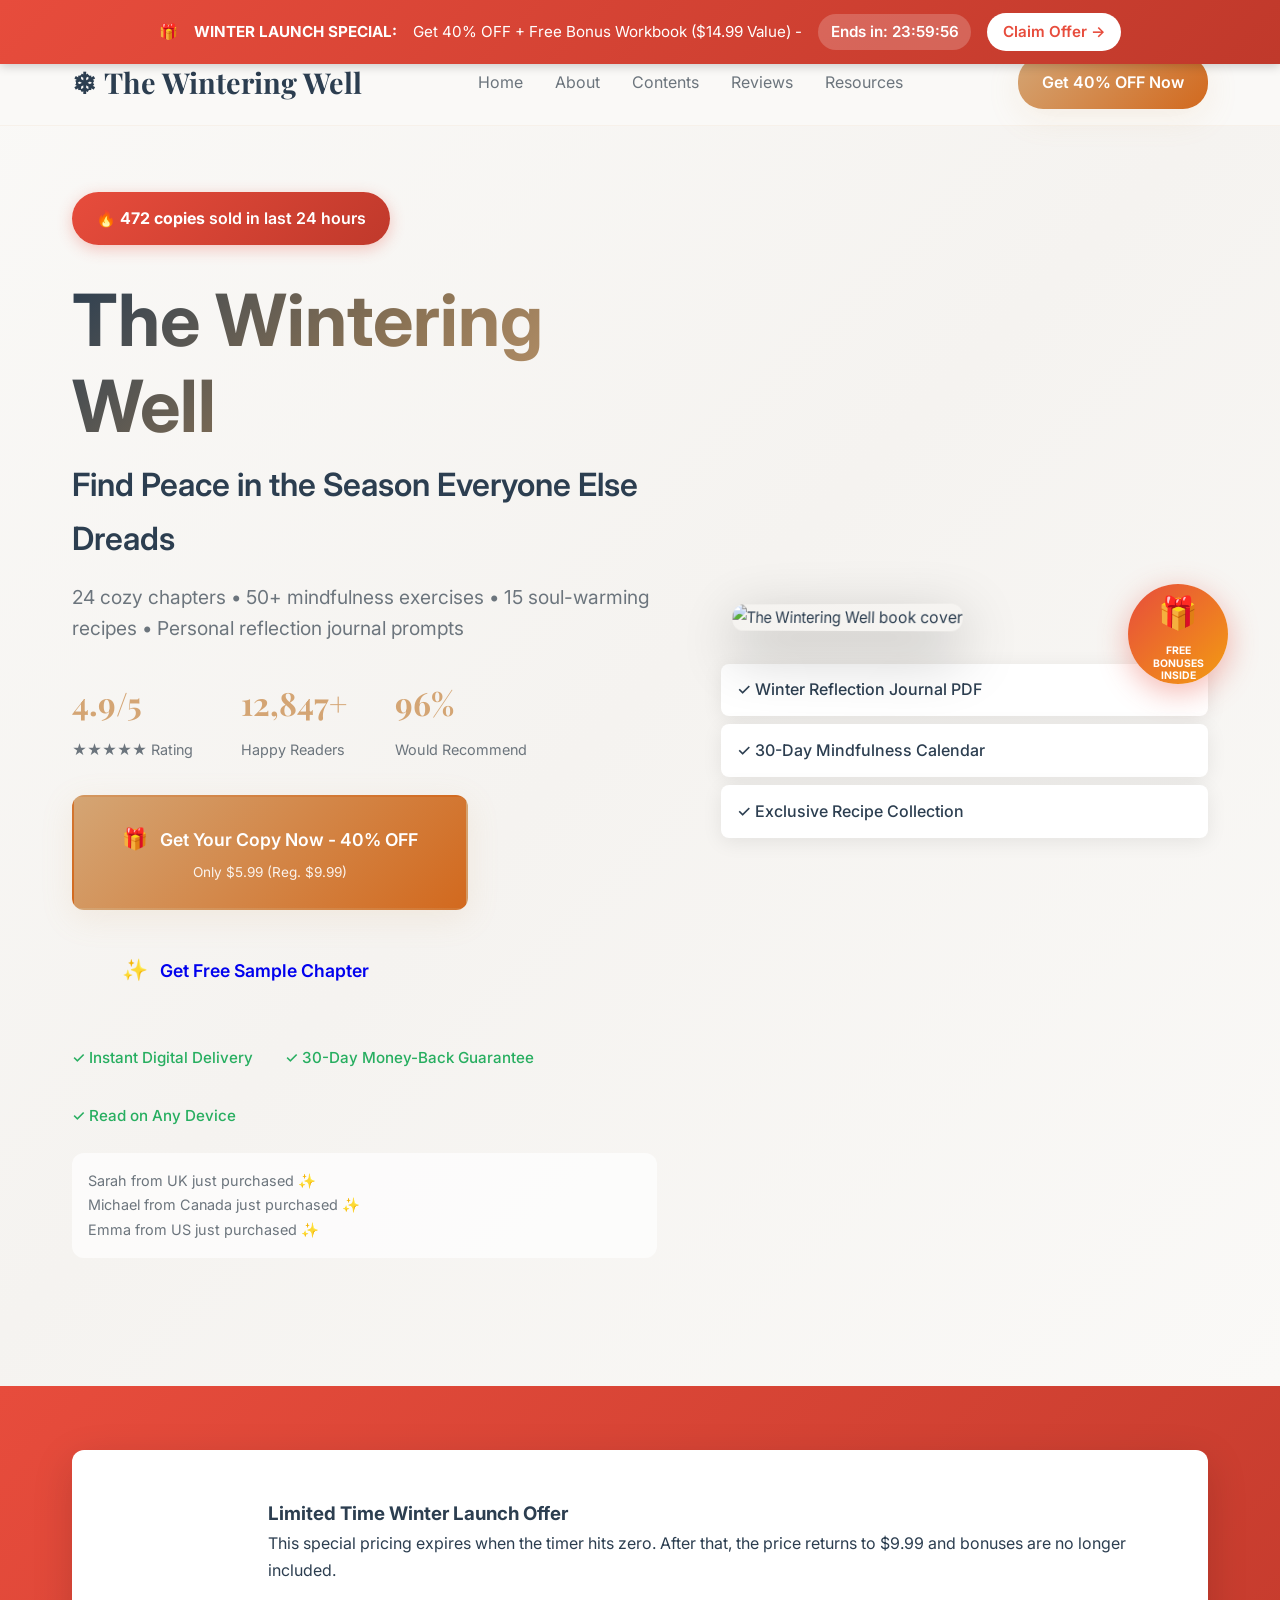
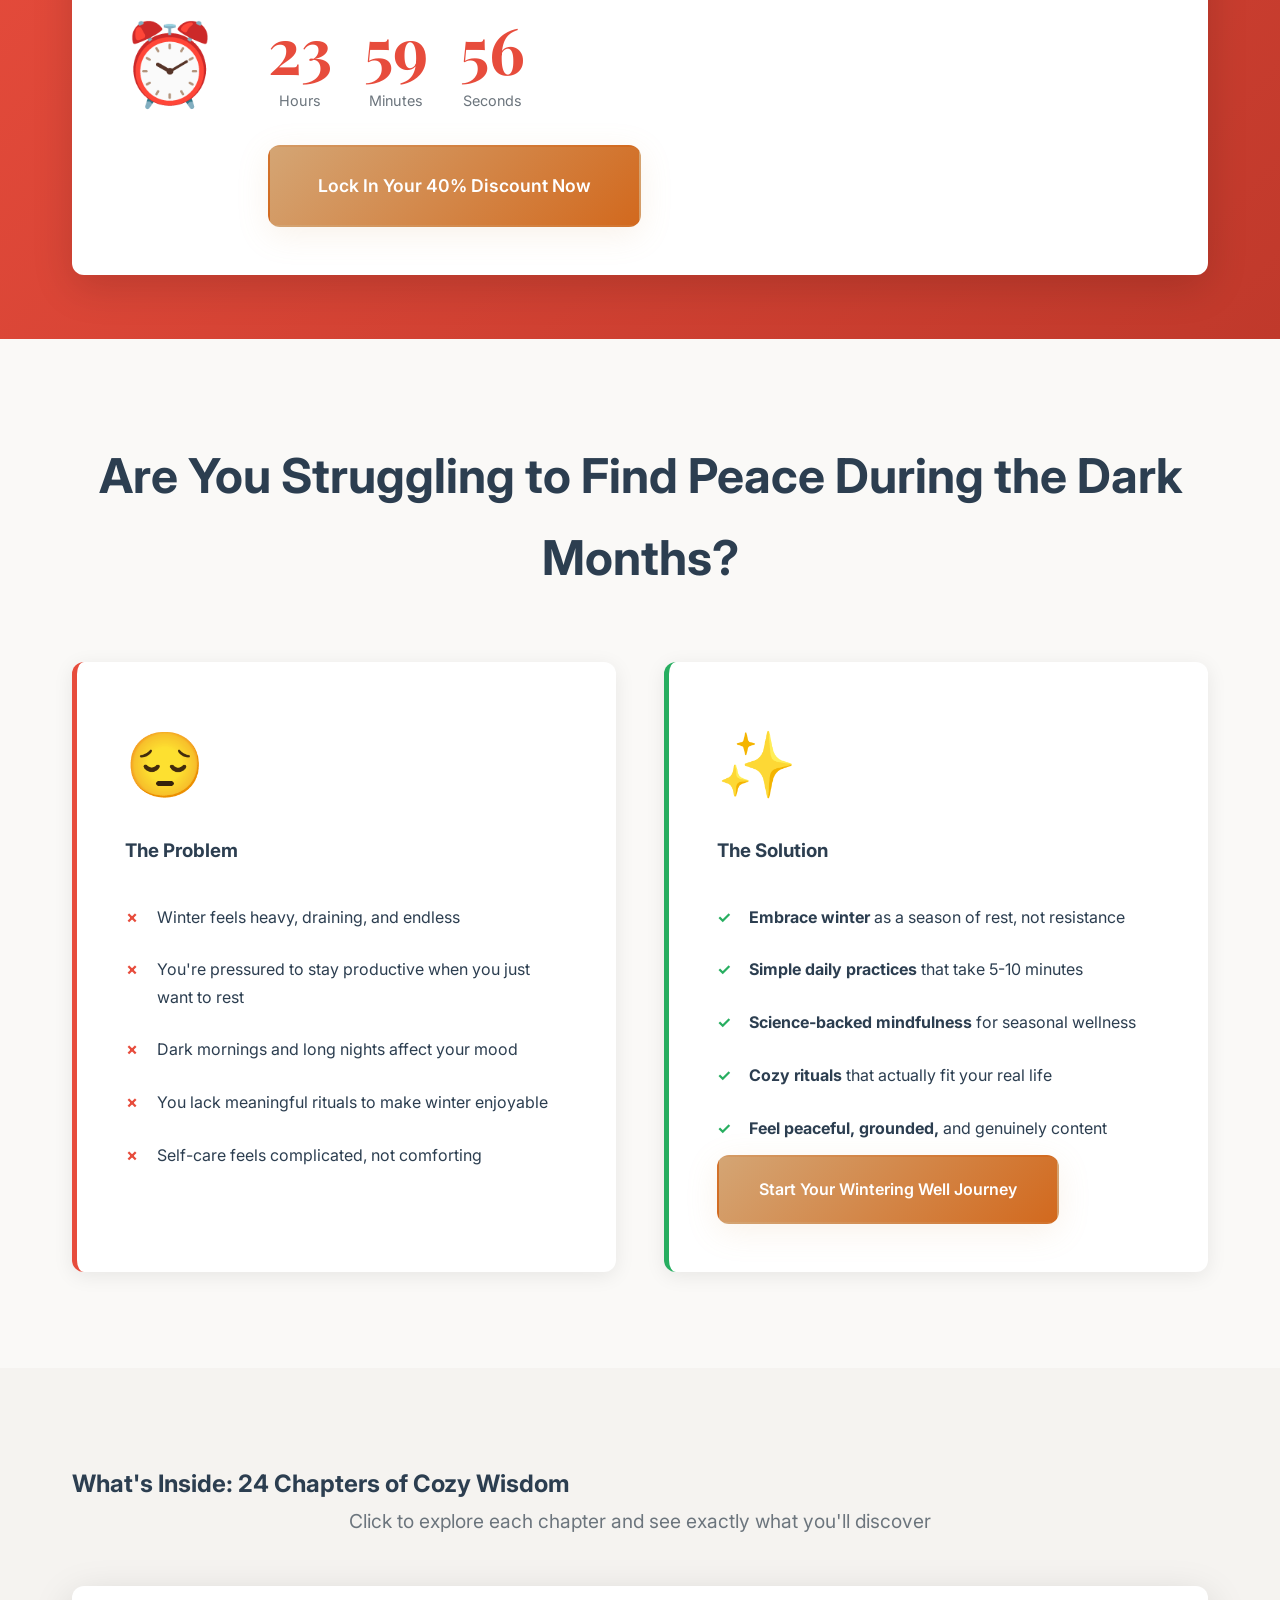
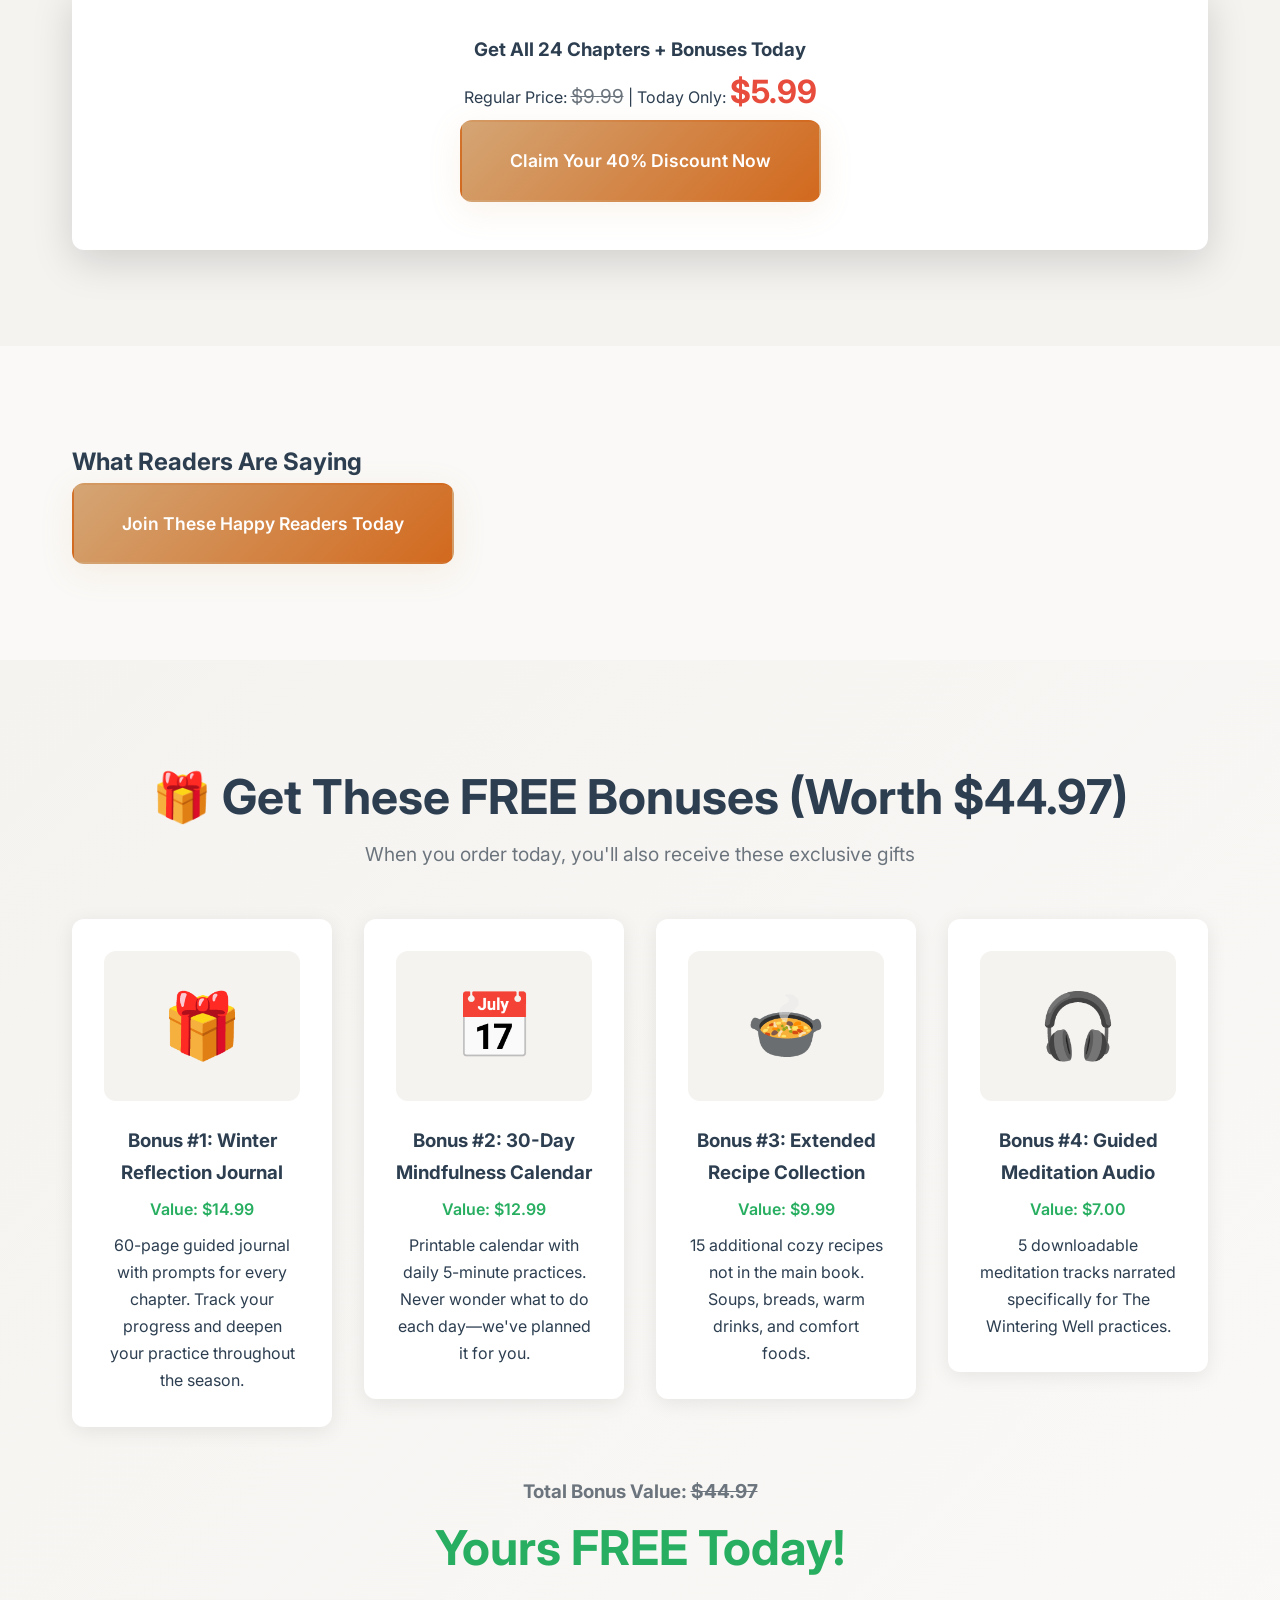
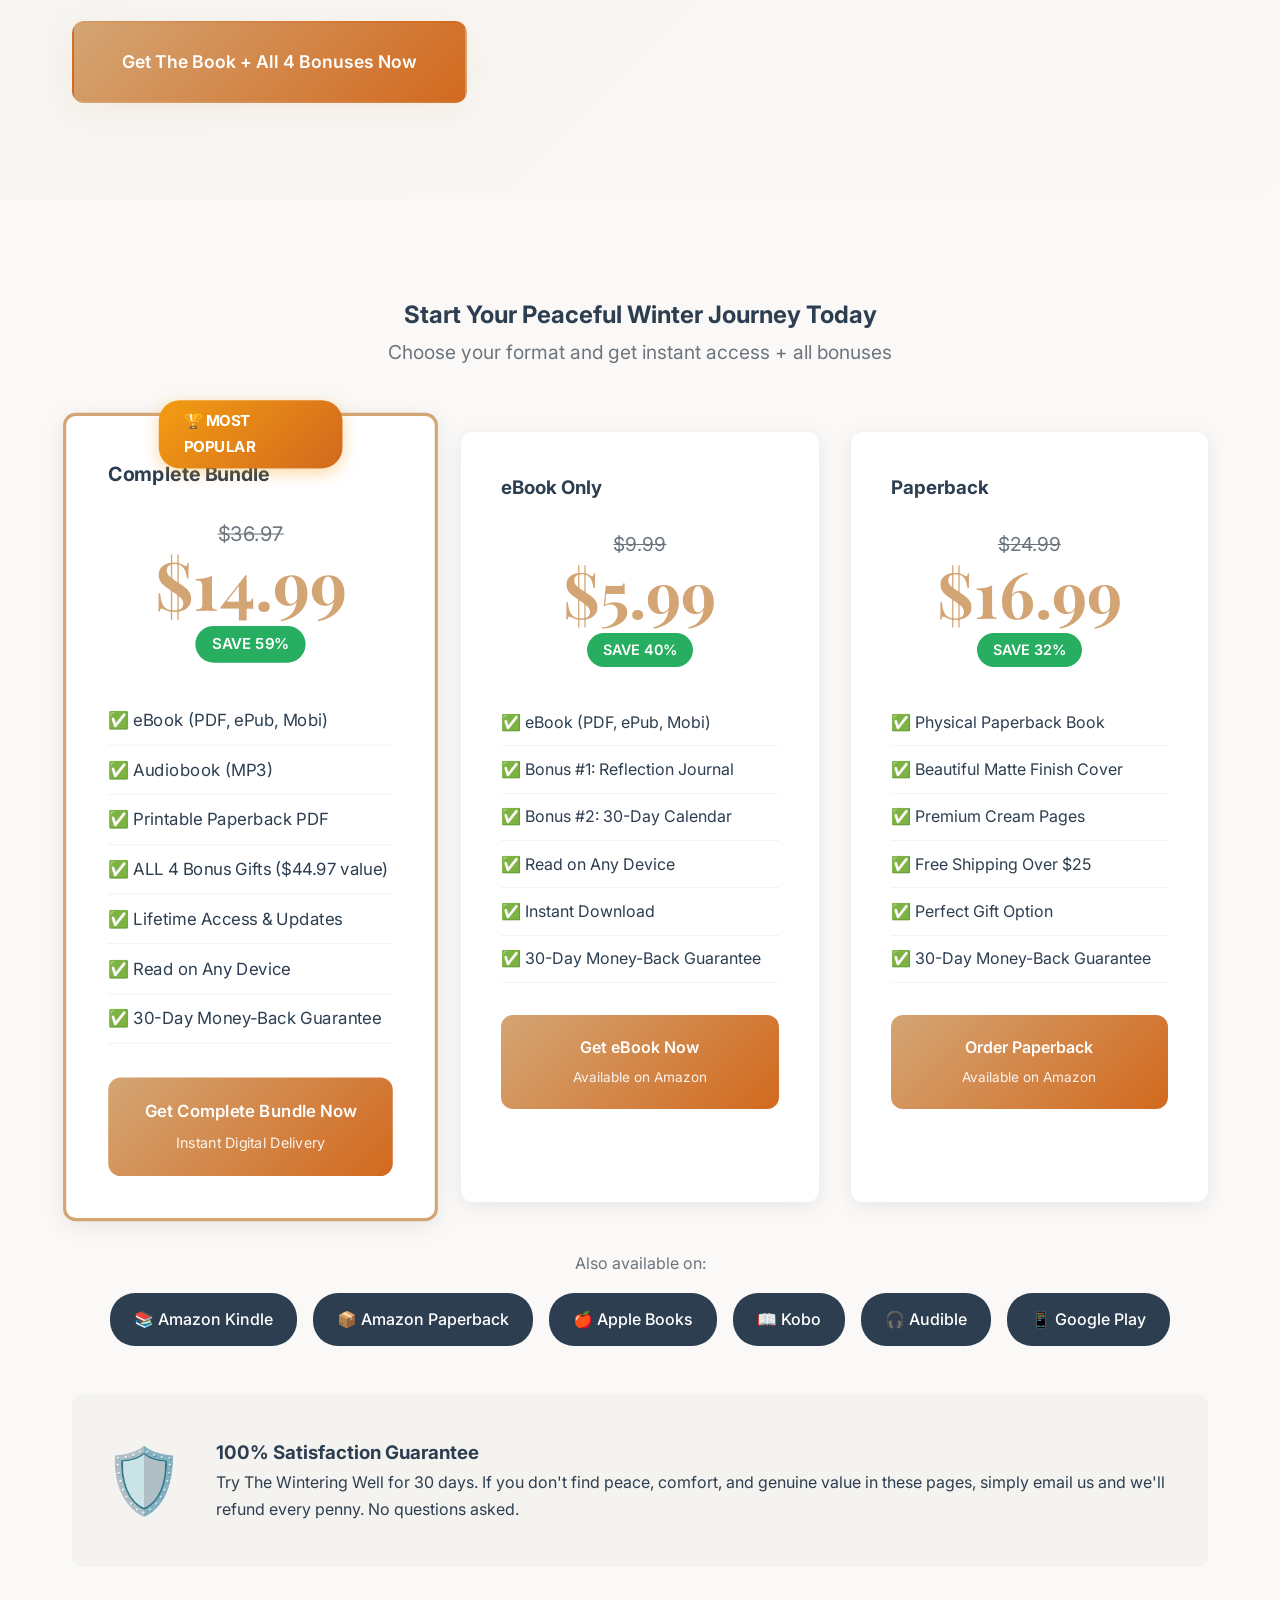
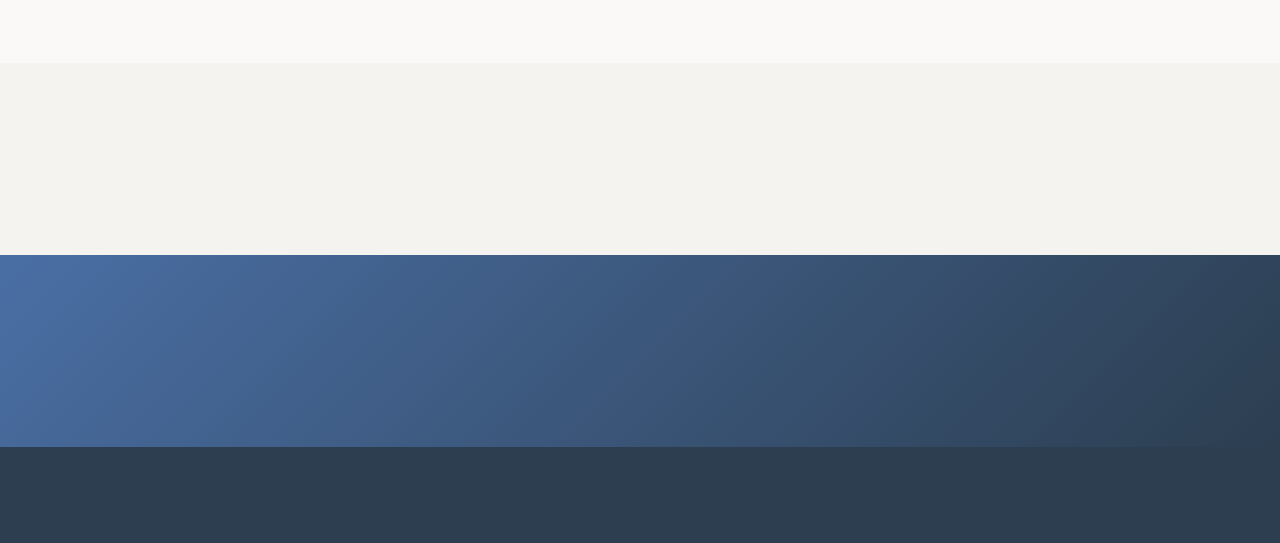
==== commit 2abc3158: "index.html" ====
--- a/index.html
+++ b/index.html
@@ -322,7 +322,7 @@
                         <li>✅ Read on Any Device</li>
                         <li>✅ 30-Day Money-Back Guarantee</li>
                     </ul>
-                    <a href="#" class="btn-buy btn-bundle pulse-continuous">
+                    <a href="https://www.amazon.co.uk/dp/B0FXPZFFYC" class="btn-buy" target="_blank" rel="noopener noreferrer">
                         Get Complete Bundle Now
                         <span class="btn-subtext">Instant Digital Delivery</span>
                     </a>
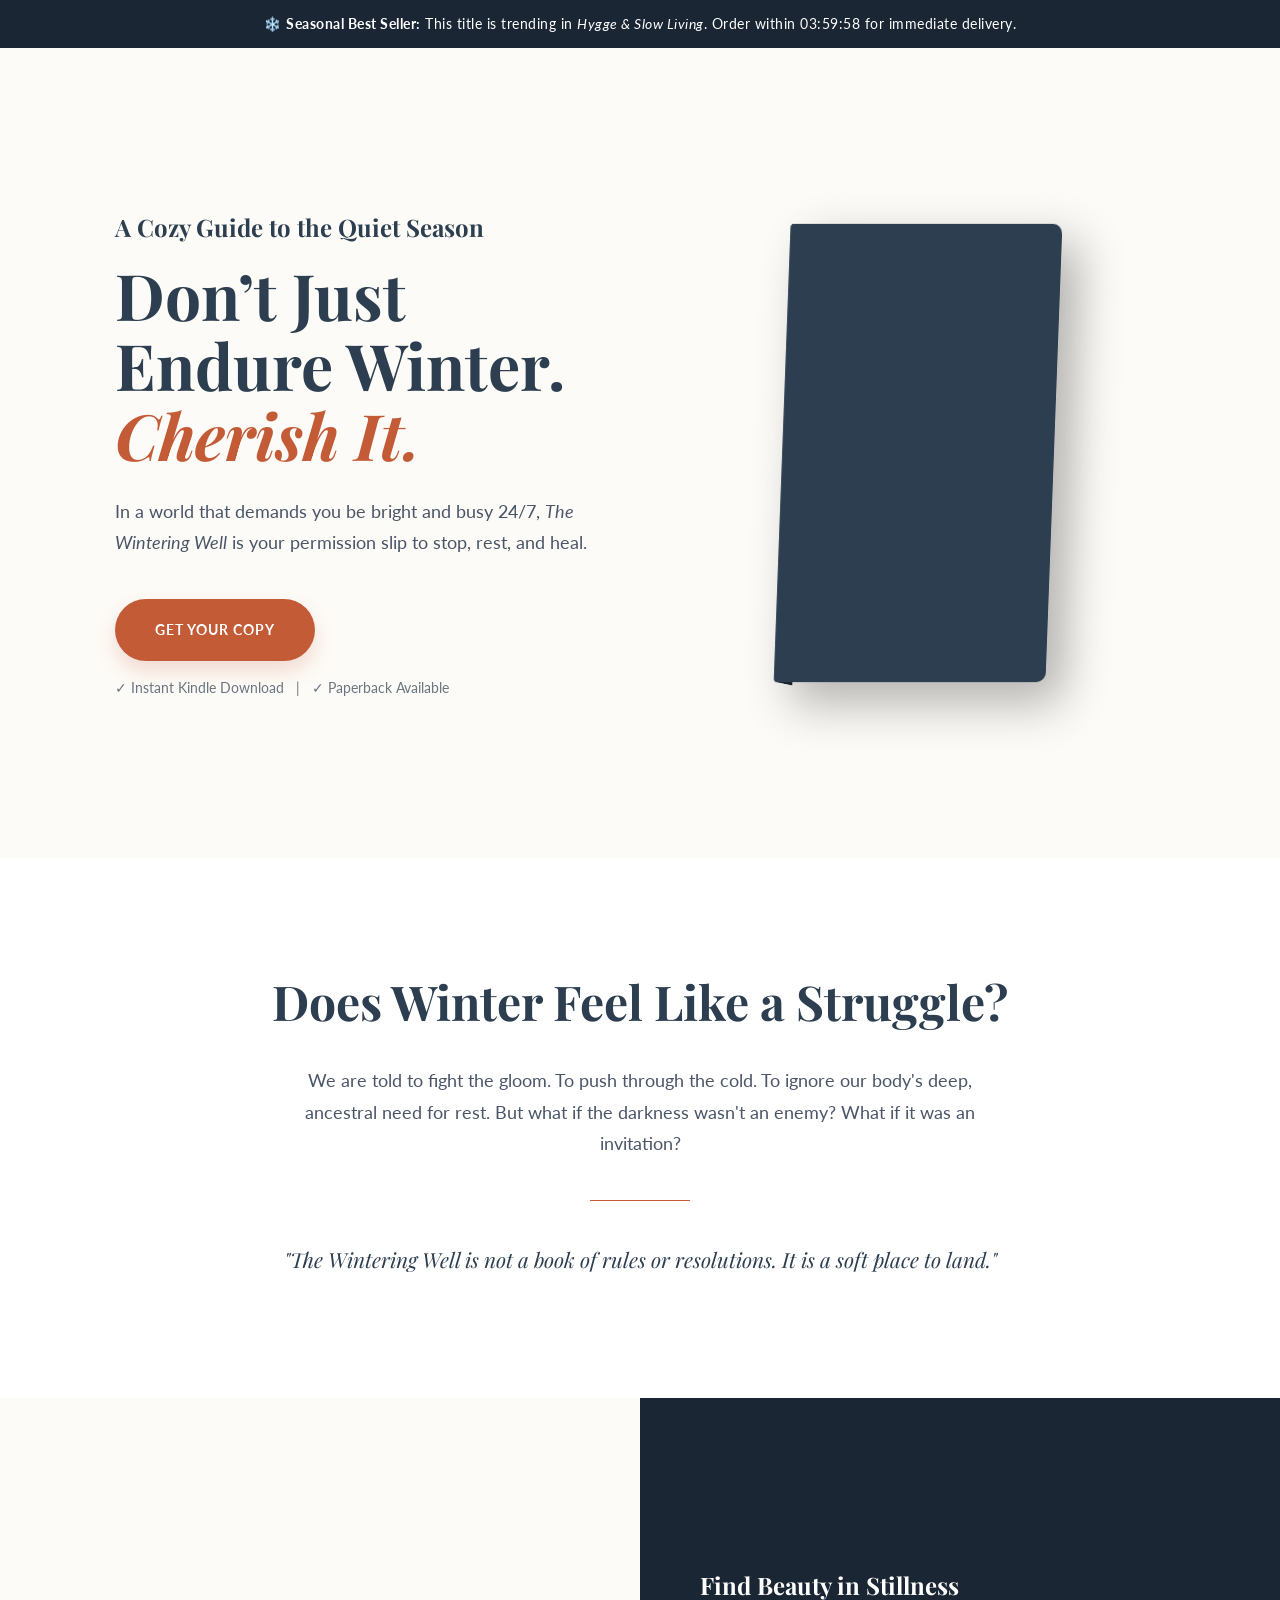
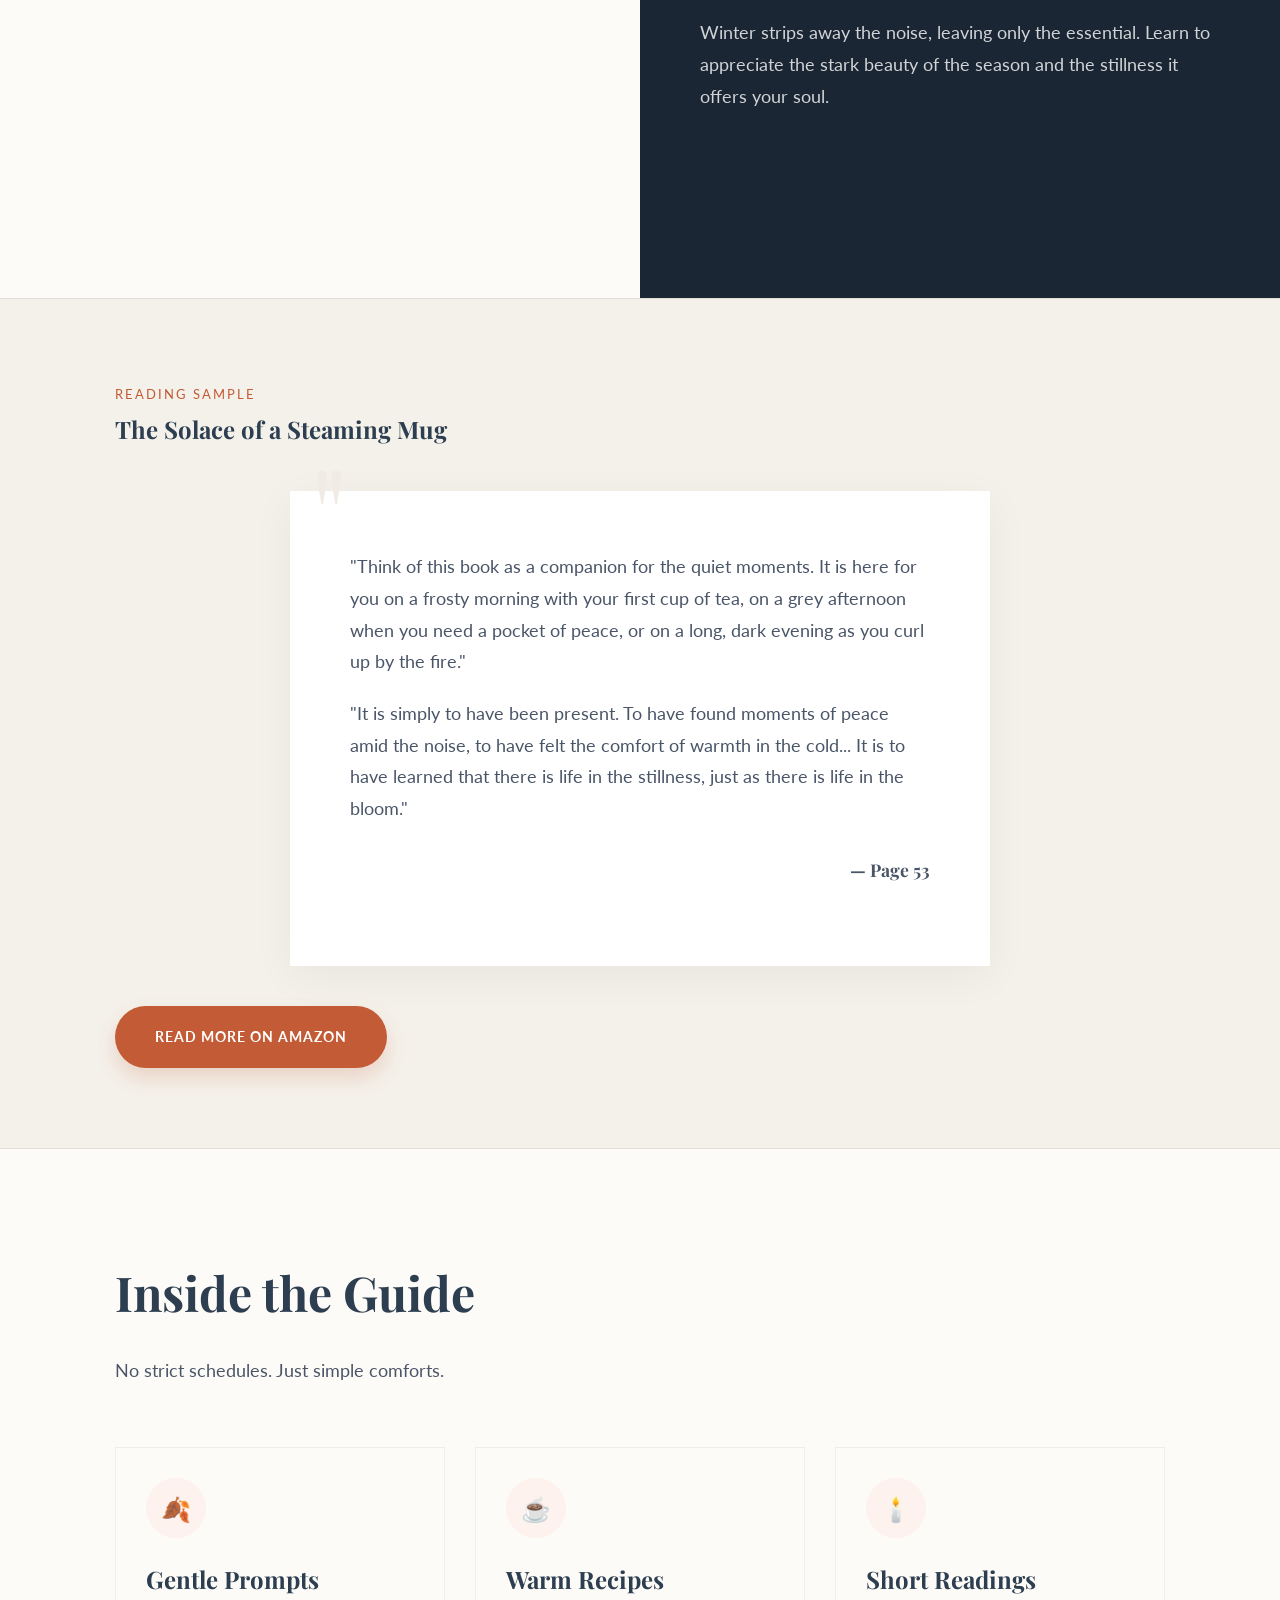
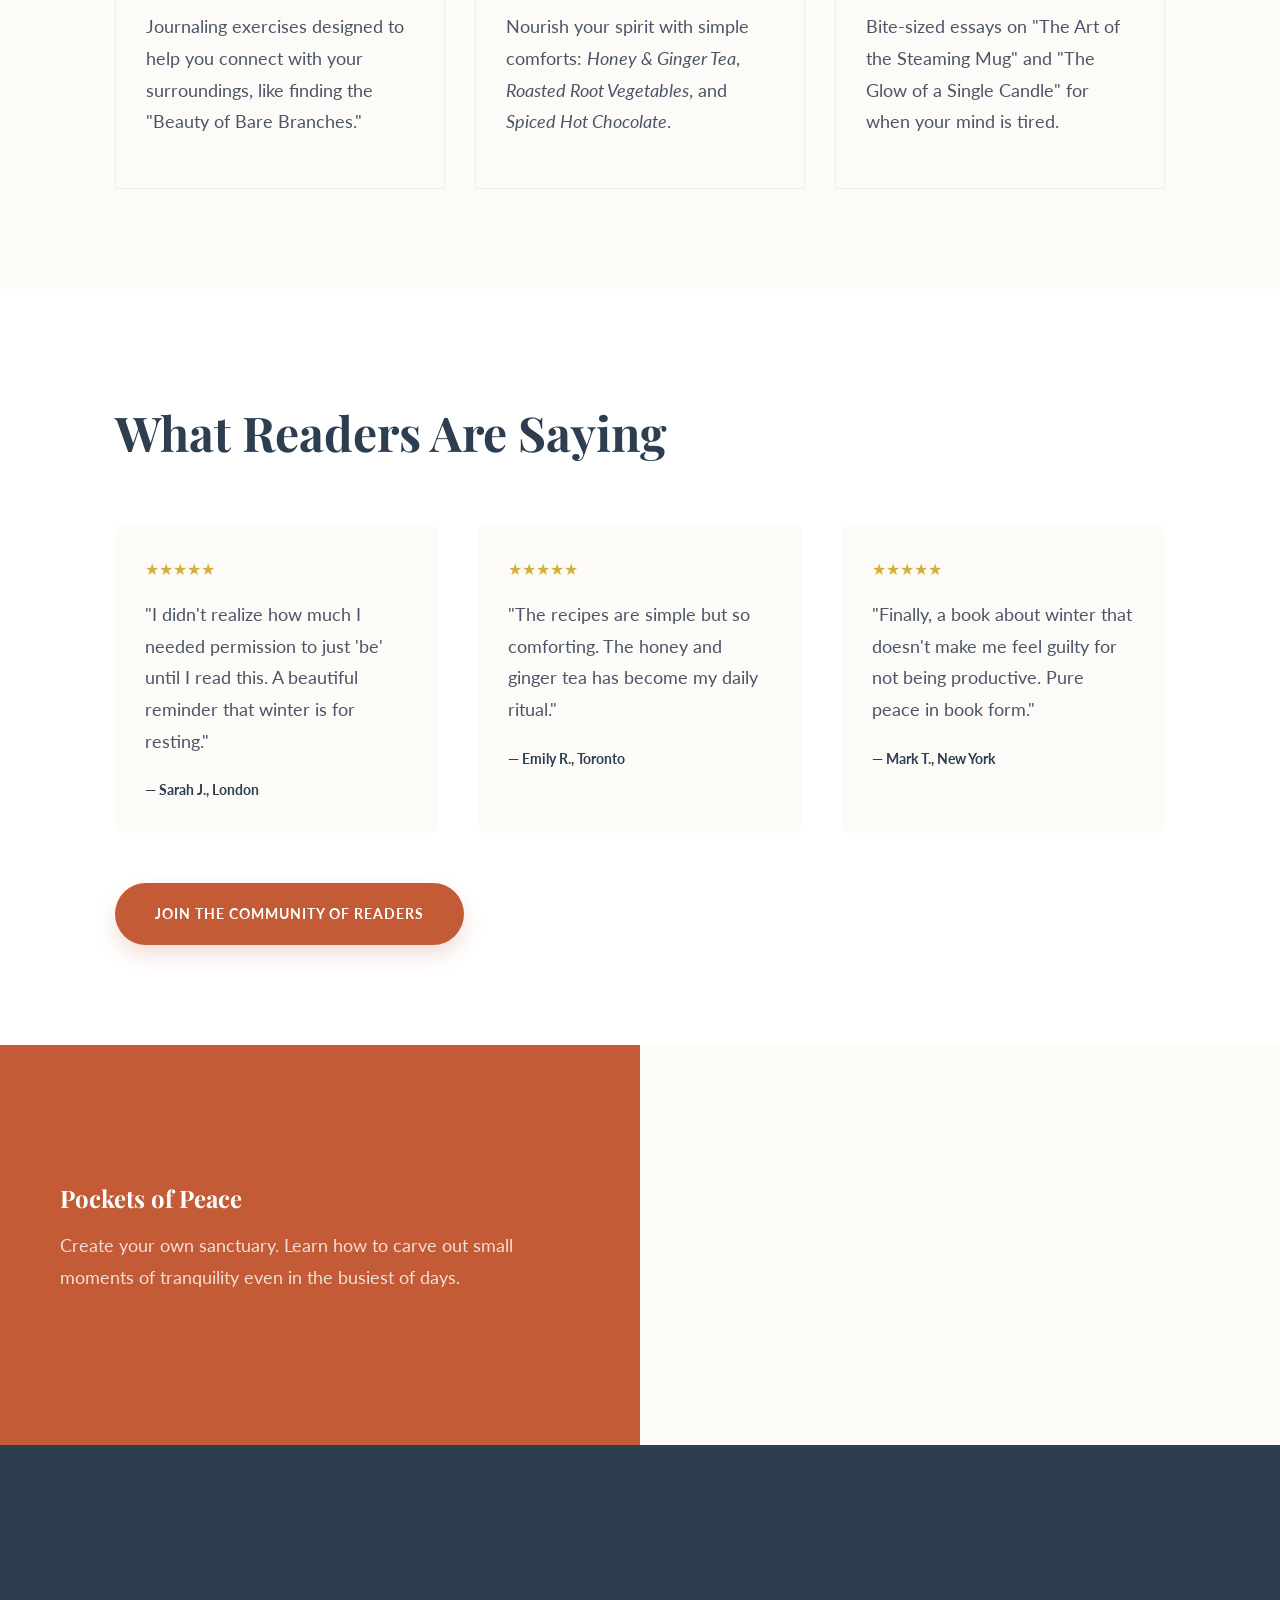
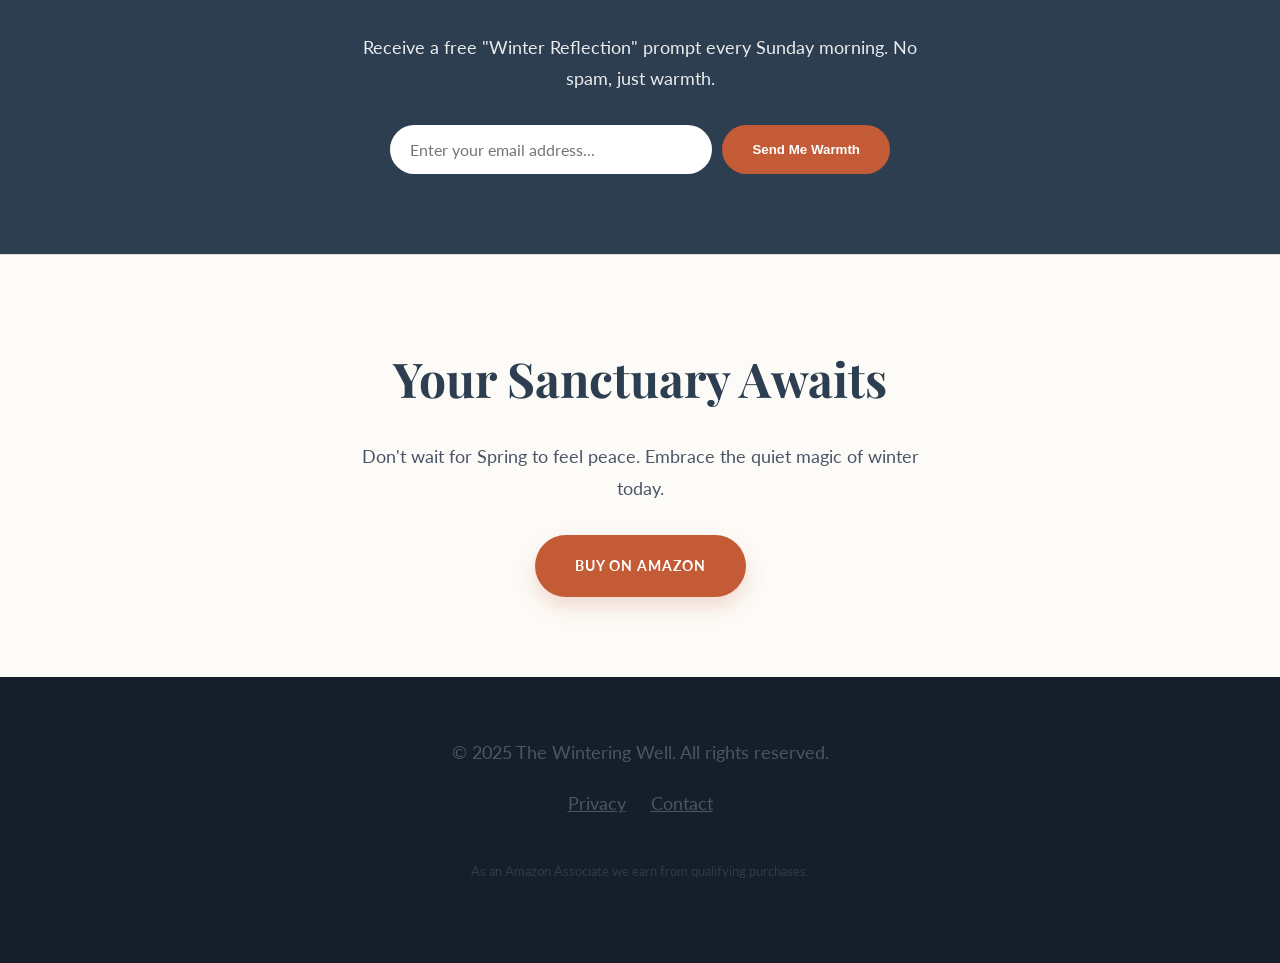
==== commit 50f0e074: "index.html" ====
--- a/index.html
+++ b/index.html
@@ -3,411 +3,688 @@
 <head>
     <meta charset="UTF-8">
     <meta name="viewport" content="width=device-width, initial-scale=1.0">
-    <title>The Wintering Well | Limited Winter Edition - Cozy Mindfulness Guide</title>
-    <meta name="description" content="Embrace winter's quiet beauty with short readings, journal prompts & cozy recipes. A mindful guide for rest, reflection & slow living all season long.">
-    <meta name="keywords" content="winter mindfulness, cozy winter guide, seasonal self-care, hygge, slow living, winter reflection, mindful living">
-    <meta property="og:title" content="The Wintering Well - A Cozy Guide to Finding Joy in the Quiet Season">
-    <meta property="og:description" content="Short readings, gentle prompts, and warm recipes for a restful and reflective winter">
-    <meta property="og:image" content="https://i.postimg.cc/0NRQyj7G/Gemini-Generated-Image-e34a5ie34a5ie34a.png">
-    <meta property="og:type" content="book">
-
-    <script type="application/ld+json">
-    {
-      "@context": "https://schema.org",
-      "@type": "Book",
-      "name": "The Wintering Well",
-      "subtitle": "A Cozy Guide to Finding Joy in the Quiet Season",
-      "author": {
-        "@type": "Person",
-        "name": "[Your Author Name]"
-      },
-      "datePublished": "2025-10-15",
-      "genre": ["Self-Help","Mindfulness","Seasonal"],
-      "description": "A cozy guide of short readings, journal prompts, and warm recipes to embrace rest and reflection during winter.",
-      "bookFormat": "EBook",
-      "image": "https://i.postimg.cc/0NRQyj7G/Gemini-Generated-Image-e34a5ie34a5ie34a.png",
-      "offers": {
-        "@type": "Offer",
-        "price": "5.99",
-        "priceCurrency": "USD",
-        "availability": "https://schema.org/InStock",
-        "url": "#get-book"
-      },
-      "aggregateRating": {
-        "@type": "AggregateRating",
-        "ratingValue": "4.9",
-        "reviewCount": "12847"
-      }
-    }
-    </script>
-
-    <link rel="stylesheet" href="styles-enhanced.css">
-    <link href="https://fonts.googleapis.com/css2?family=Playfair+Display:wght@400;700;900&family=Inter:wght@300;400;500;600;700&display=swap" rel="stylesheet">
+    <title>The Wintering Well | A Cozy Guide to Finding Joy in the Quiet Season</title>
+    <meta name="description" content="Stop fighting the cold. Discover The Wintering Well—a guide to slow living, hygge, and deep rest. Includes warm recipes and gentle prompts.">
+    <meta name="author" content="A Friend">
     
+    <!-- Google Fonts: Premium Editorial Selection -->
+    <link rel="preconnect" href="https://fonts.googleapis.com">
+    <link rel="preconnect" href="https://fonts.gstatic.com" crossorigin>
+    <link href="https://fonts.googleapis.com/css2?family=Lato:wght@300;400;700&family=Playfair+Display:ital,wght@0,400;0,600;0,700;1,400&display=swap" rel="stylesheet">
+
     <style>
-        .hero-image-link {
+        :root {
+            /* Palette: Nordic Winter & Warm Hearth */
+            --bg-body: #FDFBF7; /* Warm Paper */
+            --bg-dark: #1A2634; /* Deep Slate */
+            --primary: #2C3E50;
+            --accent: #C25B36; /* Rust/Ember */
+            --gold: #D4AF37;   /* Subtle Luxury */
+            --text-main: #2C3E50;
+            --text-light: #FDFBF7;
+            
+            /* Spacing & Layout */
+            --container-width: 1100px;
+            --section-padding: 100px 0;
+            
+            /* Typography */
+            --font-head: 'Playfair Display', serif;
+            --font-body: 'Lato', sans-serif;
+        }
+
+        /* --- BASE RESET & ANIMATIONS --- */
+        * { box-sizing: border-box; margin: 0; padding: 0; }
+        html { scroll-behavior: smooth; }
+        body { 
+            background-color: var(--bg-body); 
+            color: var(--text-main); 
+            font-family: var(--font-body); 
+            line-height: 1.8; 
+            overflow-x: hidden; 
+            -webkit-font-smoothing: antialiased;
+        }
+
+        /* Fade Up Animation Classes */
+        .reveal {
+            opacity: 0;
+            transform: translateY(30px);
+            transition: all 0.8s ease-out;
+        }
+        .reveal.active {
+            opacity: 1;
+            transform: translateY(0);
+        }
+
+        /* --- TYPOGRAPHY --- */
+        h1, h2, h3 { font-family: var(--font-head); color: var(--primary); font-weight: 700; }
+        h1 { font-size: clamp(2.5rem, 5vw, 4.5rem); line-height: 1.1; margin-bottom: 25px; }
+        h2 { font-size: clamp(2rem, 4vw, 3rem); margin-bottom: 20px; }
+        h3 { font-size: 1.5rem; margin-bottom: 10px; }
+        p { margin-bottom: 20px; font-size: 1.1rem; color: #4a5568; }
+        .italic { font-style: italic; font-family: var(--font-head); }
+        .accent-text { color: var(--accent); }
+
+        /* --- COMPONENTS --- */
+        .container { max-width: var(--container-width); margin: 0 auto; padding: 0 25px; }
+        
+        .btn-primary {
+            display: inline-flex;
+            align-items: center;
+            justify-content: center;
+            background-color: var(--accent);
+            color: white;
+            padding: 18px 40px;
+            border-radius: 50px;
+            font-weight: 700;
+            text-transform: uppercase;
+            letter-spacing: 1px;
             text-decoration: none;
-            color: inherit;
-            display: block;
-        }
-        .bonus-card-link {
-            text-decoration: none;
-            color: inherit;
-            display: block;
+            transition: all 0.3s ease;
+            box-shadow: 0 10px 20px rgba(194, 91, 54, 0.2);
+            font-size: 0.9rem;
+            border: none;
+            cursor: pointer;
+        }
+        .btn-primary:hover {
+            background-color: #a84623;
+            transform: translateY(-3px);
+            box-shadow: 0 15px 30px rgba(194, 91, 54, 0.3);
+        }
+
+        /* --- HEADER / NAV --- */
+        .scarcity-bar {
+            background: var(--bg-dark);
+            color: white;
+            text-align: center;
+            padding: 12px;
+            font-size: 0.85rem;
+            position: sticky;
+            top: 0;
+            z-index: 1000;
+            letter-spacing: 0.5px;
+        }
+
+        /* --- HERO SECTION --- */
+        .hero {
+            min-height: 90vh;
+            display: flex;
+            align-items: center;
+            position: relative;
+            /* IMAGE CHANGE: Updated with your selection (Atmospheric Winter) */
+            background: linear-gradient(rgba(253, 251, 247, 0.85), rgba(253, 251, 247, 0.75)), url('https://images.unsplash.com/photo-1602891867216-78a0a30c18ea?auto=format&fit=crop&w=1920&q=80');
+            background-size: cover;
+            background-position: center;
+            padding: 80px 0;
+        }
+
+        .hero-grid {
+            display: grid;
+            grid-template-columns: 1fr 1fr;
+            gap: 60px;
+            align-items: center;
+        }
+
+        /* CSS Pure 3D Book Cover */
+        .book-mockup-wrapper {
+            perspective: 1500px;
+            display: flex;
+            justify-content: center;
+        }
+        .book-cover {
+            width: 300px;
+            height: 460px;
+            background: var(--primary);
+            position: relative;
+            transform-style: preserve-3d;
+            transform: rotateY(-25deg) rotateX(5deg);
+            box-shadow: 20px 20px 50px rgba(0,0,0,0.3);
+            border-radius: 4px 10px 10px 4px;
+            transition: transform 0.5s ease;
+        }
+        .book-cover:hover { transform: rotateY(-15deg) rotateX(0deg) scale(1.02); }
+        .book-spine {
+            position: absolute;
+            top: 0; bottom: 0; left: 0;
+            width: 40px;
+            background: #1a2530;
+            transform: translateX(-38px) rotateY(-90deg);
+            transform-origin: right;
+        }
+        .book-front {
+            position: absolute;
+            top: 0; bottom: 0; left: 0; right: 0;
+            /* IMAGE CHANGE: User provided real cover image */
+            background: url('https://img.sanishtech.com/u/2fe61a27a6f45ff762d375861755d3e1.jpg');
+            background-size: cover;
+            background-position: center;
+            border-left: 1px solid rgba(255,255,255,0.1);
+            border-radius: 0 4px 4px 0;
+        }
+        .book-title { font-family: var(--font-head); font-size: 2.2rem; line-height: 1.1; margin-bottom: 10px; border: 1px solid rgba(255,255,255,0.3); padding: 20px 10px; }
+        .book-author { font-size: 0.9rem; letter-spacing: 2px; text-transform: uppercase; margin-top: auto; opacity: 0.8; }
+
+        /* --- EMOTIONAL HOOK SECTION --- */
+        .hook-section {
+            background: white;
+            padding: var(--section-padding);
+            text-align: center;
+        }
+        .divider {
+            height: 1px;
+            width: 100px;
+            background: var(--accent);
+            margin: 40px auto;
+        }
+
+        /* --- VISUAL INTERLUDE (Images) --- */
+        .visual-interlude {
+            display: grid;
+            grid-template-columns: 1fr 1fr;
+            height: 500px;
+        }
+        .visual-image {
+            background-size: cover;
+            background-position: center;
+            position: relative;
+        }
+        .visual-content {
+            background: var(--bg-dark);
+            color: white;
+            display: flex;
+            flex-direction: column;
+            justify-content: center;
+            padding: 60px;
+        }
+        .visual-content h3 { color: white; }
+        .visual-content p { color: rgba(255,255,255,0.8); }
+
+        /* --- EXCERPT SECTION --- */
+        .excerpt-section {
+            background-color: #f4f1ea;
+            padding: 80px 0;
+            border-top: 1px solid #e2ddd5;
+            border-bottom: 1px solid #e2ddd5;
+        }
+        .paper-sheet {
+            background: #fff;
+            max-width: 700px;
+            margin: 0 auto;
+            padding: 60px;
+            box-shadow: 0 10px 40px rgba(0,0,0,0.05);
+            position: relative;
+        }
+        .paper-sheet::before {
+            content: '"';
+            position: absolute;
+            top: 20px;
+            left: 20px;
+            font-size: 8rem;
+            color: #f0ebe4;
+            font-family: var(--font-head);
+            line-height: 0;
+        }
+
+        /* --- FEATURES GRID --- */
+        .features-section { padding: var(--section-padding); }
+        .feature-grid {
+            display: grid;
+            grid-template-columns: repeat(3, 1fr);
+            gap: 30px;
+            margin-top: 60px;
+        }
+        .feature-item {
+            padding: 30px;
+            border: 1px solid rgba(0,0,0,0.05);
+            transition: all 0.3s ease;
+        }
+        .feature-item:hover {
+            border-color: var(--accent);
+            background: white;
+            box-shadow: 0 10px 30px rgba(0,0,0,0.05);
+        }
+        .icon-circle {
+            width: 60px;
+            height: 60px;
+            background: #fdf2ee;
+            color: var(--accent);
+            border-radius: 50%;
+            display: flex;
+            align-items: center;
+            justify-content: center;
+            font-size: 1.5rem;
+            margin-bottom: 20px;
+        }
+
+        /* --- REVIEWS SECTION --- */
+        .reviews-section {
+            background: white;
+            padding: var(--section-padding);
+        }
+        .reviews-grid {
+            display: grid;
+            grid-template-columns: repeat(auto-fit, minmax(300px, 1fr));
+            gap: 40px;
+            margin-top: 50px;
+        }
+        .review-card {
+            background: var(--bg-body);
+            padding: 30px;
+            border-radius: 8px;
+            position: relative;
+        }
+        .review-stars { color: var(--gold); margin-bottom: 15px; }
+        .review-author { font-weight: bold; margin-top: 15px; font-size: 0.9rem; color: var(--primary); }
+
+        /* --- EMAIL / SIMPLE VIEW SECTION --- */
+        .email-section {
+            background: var(--primary);
+            color: white;
+            padding: 80px 0;
+            text-align: center;
+        }
+        .email-form {
+            max-width: 500px;
+            margin: 30px auto 0 auto;
+            display: flex;
+            gap: 10px;
+        }
+        .email-input {
+            flex: 1;
+            padding: 15px 20px;
+            border-radius: 50px;
+            border: none;
+            font-size: 1rem;
+            font-family: var(--font-body);
+        }
+        .email-btn {
+            background: var(--accent);
+            color: white;
+            border: none;
+            padding: 15px 30px;
+            border-radius: 50px;
+            font-weight: bold;
+            cursor: pointer;
+            transition: 0.3s;
+        }
+        .email-btn:hover { background: #d35400; }
+        
+        /* --- FINAL CTA SECTION --- */
+        .final-cta {
+            background: var(--bg-body);
+            padding: 80px 20px;
+            text-align: center;
+            border-top: 1px solid #e2ddd5;
+        }
+
+        /* --- FOOTER --- */
+        footer { background: #151e29; color: #718096; padding: 60px 0; text-align: center; font-size: 0.9rem; }
+        footer a { color: inherit; margin: 0 10px; }
+
+        /* --- POPUP STYLES --- */
+        .popup-overlay {
+            position: fixed;
+            top: 0; left: 0; right: 0; bottom: 0;
+            background: rgba(0,0,0,0.6);
+            z-index: 2000;
+            display: none;
+            justify-content: center;
+            align-items: center;
+            backdrop-filter: blur(5px);
+            opacity: 0;
+            transition: opacity 0.5s ease;
+        }
+        .popup-overlay.show { display: flex; opacity: 1; }
+        .popup-content {
+            background: white;
+            padding: 40px;
+            max-width: 450px;
+            width: 90%;
+            text-align: center;
+            border-radius: 8px;
+            position: relative;
+            transform: translateY(20px);
+            transition: transform 0.5s ease;
+            box-shadow: 0 20px 50px rgba(0,0,0,0.2);
+            border-top: 5px solid var(--accent);
+        }
+        .popup-overlay.show .popup-content { transform: translateY(0); }
+        .close-popup {
+            position: absolute;
+            top: 15px; right: 15px;
+            font-size: 1.5rem;
+            cursor: pointer;
+            color: #999;
+        }
+        .close-popup:hover { color: #333; }
+        
+        /* --- MOBILE STICKY BUTTON --- */
+        .mobile-sticky {
+            position: fixed;
+            bottom: 20px;
+            left: 20px;
+            right: 20px;
+            background: white;
+            padding: 15px;
+            border-radius: 10px;
+            box-shadow: 0 10px 40px rgba(0,0,0,0.2);
+            z-index: 999;
+            display: none; /* JS triggers this */
+            text-align: center;
+            animation: slideUp 0.5s ease;
+        }
+        @keyframes slideUp { from { transform: translateY(100px); } to { transform: translateY(0); } }
+
+        /* --- RESPONSIVE --- */
+        @media (max-width: 900px) {
+            .hero-grid { grid-template-columns: 1fr; text-align: center; gap: 40px; }
+            .book-mockup-wrapper { margin-bottom: 30px; order: -1; }
+            .feature-grid { grid-template-columns: 1fr; }
+            .visual-interlude { grid-template-columns: 1fr; height: auto; }
+            .email-form { flex-direction: column; }
+            h1 { font-size: 2.8rem; }
+            .mobile-sticky { display: block; }
         }
     </style>
 </head>
 <body>
-    <div id="snow-container"></div>
-
-    <div class="announcement-bar">
-        <div class="announcement-content">
-            🎁 <strong>WINTER LAUNCH SPECIAL:</strong> Get 40% OFF + Free Bonus Workbook ($14.99 Value) - 
-            <span id="countdown-timer">Ends in: <span id="timer">00:00:00</span></span>
-            <a href="#get-book" class="announcement-cta">Claim Offer →</a>
-        </div>
+
+    <!-- SCARCITY BAR -->
+    <div class="scarcity-bar">
+        ❄️ <strong>Seasonal Best Seller:</strong> This title is trending in <em>Hygge & Slow Living</em>. <span id="timer">Stock Low.</span>
     </div>
 
-    <nav class="navbar" id="mainNav">
-        <div class="nav-container">
-            <div class="logo">
-                <span class="snowflake-icon">❄</span> The Wintering Well
-            </div>
-            <ul class="nav-menu">
-                <li><a href="#home">Home</a></li>
-                <li><a href="#about">About</a></li>
-                <li><a href="#contents">Contents</a></li>
-                <li><a href="#reviews">Reviews</a></li>
-                <li><a href="#blog">Resources</a></li>
-            </ul>
-            <a href="#get-book" class="nav-cta-btn pulse">Get 40% OFF Now</a>
-        </div>
-    </nav>
-
-    <section id="home" class="hero">
-        <div class="hero-container">
-            <div class="hero-content">
-                <div class="urgency-badge flash">
-                    🔥 <strong>472 copies</strong> sold in last 24 hours
-                </div>
-
-                <h1>The Wintering Well</h1>
-                <h2>Find Peace in the Season Everyone Else Dreads</h2>
-                <p class="hero-subtitle">24 cozy chapters • 50+ mindfulness exercises • 15 soul-warming recipes • Personal reflection journal prompts</p>
-
-                <div class="hero-stats">
-                    <div class="stat">
-                        <span class="stat-number">4.9/5</span>
-                        <span class="stat-label">★★★★★ Rating</span>
-                    </div>
-                    <div class="stat">
-                        <span class="stat-number">12,847+</span>
-                        <span class="stat-label">Happy Readers</span>
-                    </div>
-                    <div class="stat">
-                        <span class="stat-number">96%</span>
-                        <span class="stat-label">Would Recommend</span>
-                    </div>
-                </div>
-
-                <div class="cta-buttons">
-                    <a href="#get-book" class="btn-primary btn-large pulse-continuous">
-                        <span class="btn-icon">🎁</span>
-                        Get Your Copy Now - 40% OFF
-                        <span class="btn-subtext">Only $5.99 (Reg. $9.99)</span>
-                    </a>
-                    <a href="#free-guide" class="btn-secondary btn-large">
-                        <span class="btn-icon">✨</span>
-                        Get Free Sample Chapter
-                    </a>
-                </div>
-
-                <div class="trust-badges">
-                    <div class="trust-item">✓ Instant Digital Delivery</div>
-                    <div class="trust-item">✓ 30-Day Money-Back Guarantee</div>
-                    <div class="trust-item">✓ Read on Any Device</div>
-                </div>
-
-                <div class="social-proof-ticker">
-                    <div class="ticker-item">Sarah from UK just purchased ✨</div>
-                    <div class="ticker-item">Michael from Canada just purchased ✨</div>
-                    <div class="ticker-item">Emma from US just purchased ✨</div>
-                </div>
-            </div>
-
-            <div class="hero-image">
-                <a href="#get-book" class="hero-image-link" aria-label="Get The Wintering Well">
-                    <div class="book-3d-container">
-                        <img src="https://i.postimg.cc/0NRQyj7G/Gemini-Generated-Image-e34a5ie34a5ie34a.png" alt="The Wintering Well book cover" class="book-cover-3d">
-                        <div class="gift-badge">
-                            <div class="gift-icon">🎁</div>
-                            <div class="gift-text">FREE<br>BONUSES<br>INSIDE</div>
+    <!-- HERO SECTION -->
+    <header class="hero">
+        <div class="container">
+            <div class="hero-grid">
+                
+                <!-- Left: Copy -->
+                <div class="hero-text reveal">
+                    <h3>A Cozy Guide to the Quiet Season</h3>
+                    <h1>Don’t Just Endure Winter. <br><span class="accent-text" style="font-style: italic;">Cherish It.</span></h1>
+                    <p>In a world that demands you be bright and busy 24/7, <em>The Wintering Well</em> is your permission slip to stop, rest, and heal.</p>
+                    
+                    <div style="margin-top: 40px;">
+                        <a href="https://www.amazon.com/Wintering-Well-Mindfulness-Readings-Reflections-ebook/dp/B0FX3MFFSP" class="btn-primary" target="_blank">
+                            Get Your Copy
+                        </a>
+                        <div style="margin-top: 15px; font-size: 0.85rem; opacity: 0.7;">
+                            ✓ Instant Kindle Download &nbsp; | &nbsp; ✓ Paperback Available
                         </div>
                     </div>
-                    <div class="bonus-stack">
-                        <div class="bonus-item">✓ Winter Reflection Journal PDF</div>
-                        <div class="bonus-item">✓ 30-Day Mindfulness Calendar</div>
-                        <div class="bonus-item">✓ Exclusive Recipe Collection</div>
-                    </div>
+                </div>
+
+                <!-- Right: 3D Book Visual -->
+                <div class="book-mockup-wrapper reveal">
+                    <a href="https://www.amazon.com/Wintering-Well-Mindfulness-Readings-Reflections-ebook/dp/B0FX3MFFSP" target="_blank" style="text-decoration: none;">
+                        <div class="book-cover">
+                            <div class="book-spine"></div>
+                            <div class="book-front">
+                                <!-- Text removed to display the actual cover art provided -->
+                            </div>
+                        </div>
+                    </a>
+                </div>
+
+            </div>
+        </div>
+    </header>
+
+    <!-- THE HOOK -->
+    <section class="hook-section">
+        <div class="container reveal">
+            <h2>Does Winter Feel Like a Struggle?</h2>
+            <p style="max-width: 700px; margin: 0 auto;">
+                We are told to fight the gloom. To push through the cold. To ignore our body's deep, ancestral need for rest. 
+                But what if the darkness wasn't an enemy? What if it was an invitation?
+            </p>
+            <div class="divider"></div>
+            <p class="italic" style="font-size: 1.3rem; color: var(--primary);">
+                "The Wintering Well is not a book of rules or resolutions. It is a soft place to land."
+            </p>
+        </div>
+    </section>
+
+    <!-- VISUAL INTERLUDE (IMAGE CHANGED: Updated with your selection - Cozy details) -->
+    <section class="visual-interlude">
+        <div class="visual-image" style="background-image: url('https://plus.unsplash.com/premium_photo-1661741527893-f58f069142a6?auto=format&fit=crop&w=1350&q=80');"></div>
+        <div class="visual-content">
+            <h3>Find Beauty in Stillness</h3>
+            <p>Winter strips away the noise, leaving only the essential. Learn to appreciate the stark beauty of the season and the stillness it offers your soul.</p>
+        </div>
+    </section>
+
+    <!-- EXCERPT / TASTE THE WRITING -->
+    <section class="excerpt-section">
+        <div class="container reveal">
+            <div class="text-center" style="margin-bottom: 40px;">
+                <span style="text-transform: uppercase; letter-spacing: 2px; font-size: 0.8rem; color: var(--accent);">Reading Sample</span>
+                <h3>The Solace of a Steaming Mug</h3>
+            </div>
+            <div class="paper-sheet">
+                <p>
+                    "Think of this book as a companion for the quiet moments. It is here for you on a frosty morning with your first cup of tea, on a grey afternoon when you need a pocket of peace, or on a long, dark evening as you curl up by the fire."
+                </p>
+                <p>
+                    "It is simply to have been present. To have found moments of peace amid the noise, to have felt the comfort of warmth in the cold... It is to have learned that there is life in the stillness, just as there is life in the bloom."
+                </p>
+                <p style="text-align: right; margin-top: 30px; font-weight: bold; font-family: var(--font-head);">— Page 53</p>
+            </div>
+            <div class="text-center" style="margin-top: 40px;">
+                <a href="https://www.amazon.com/Wintering-Well-Mindfulness-Readings-Reflections-ebook/dp/B0FX3MFFSP" class="btn-primary" target="_blank">
+                    Read More on Amazon
                 </a>
             </div>
         </div>
     </section>
 
-    <section class="urgency-section">
+    <!-- FEATURES GRID -->
+    <section class="features-section">
         <div class="container">
-            <div class="urgency-box">
-                <div class="urgency-icon">⏰</div>
-                <div class="urgency-content">
-                    <h3>Limited Time Winter Launch Offer</h3>
-                    <p>This special pricing expires when the timer hits zero. After that, the price returns to $9.99 and bonuses are no longer included.</p>
-                    <div class="countdown-display">
-                        <div class="countdown-item">
-                            <span class="countdown-number" id="hours">23</span>
-                            <span class="countdown-label">Hours</span>
-                        </div>
-                        <div class="countdown-item">
-                            <span class="countdown-number" id="minutes">47</span>
-                            <span class="countdown-label">Minutes</span>
-                        </div>
-                        <div class="countdown-item">
-                            <span class="countdown-number" id="seconds">32</span>
-                            <span class="countdown-label">Seconds</span>
-                        </div>
-                    </div>
-                    <a href="#get-book" class="btn-primary btn-large pulse">Lock In Your 40% Discount Now</a>
-                </div>
-            </div>
-        </div>
-    </section>
-
-    <section class="pas-section">
+            <div class="text-center reveal">
+                <h2>Inside the Guide</h2>
+                <p>No strict schedules. Just simple comforts.</p>
+            </div>
+
+            <div class="feature-grid">
+                <!-- 1 -->
+                <div class="feature-item reveal">
+                    <div class="icon-circle">🍂</div>
+                    <h3>Gentle Prompts</h3>
+                    <p>Journaling exercises designed to help you connect with your surroundings, like finding the "Beauty of Bare Branches."</p>
+                </div>
+                <!-- 2 -->
+                <div class="feature-item reveal">
+                    <div class="icon-circle">☕</div>
+                    <h3>Warm Recipes</h3>
+                    <p>Nourish your spirit with simple comforts: <em>Honey & Ginger Tea</em>, <em>Roasted Root Vegetables</em>, and <em>Spiced Hot Chocolate</em>.</p>
+                </div>
+                <!-- 3 -->
+                <div class="feature-item reveal">
+                    <div class="icon-circle">🕯️</div>
+                    <h3>Short Readings</h3>
+                    <p>Bite-sized essays on "The Art of the Steaming Mug" and "The Glow of a Single Candle" for when your mind is tired.</p>
+                </div>
+            </div>
+        </div>
+    </section>
+
+    <!-- REVIEWS SECTION -->
+    <section class="reviews-section">
         <div class="container">
-            <h2>Are You Struggling to Find Peace During the Dark Months?</h2>
-            <div class="pas-grid">
-                <div class="problem-box">
-                    <div class="problem-icon">😔</div>
-                    <h3>The Problem</h3>
-                    <ul>
-                        <li>Winter feels heavy, draining, and endless</li>
-                        <li>You're pressured to stay productive when you just want to rest</li>
-                        <li>Dark mornings and long nights affect your mood</li>
-                        <li>You lack meaningful rituals to make winter enjoyable</li>
-                        <li>Self-care feels complicated, not comforting</li>
-                    </ul>
-                </div>
-
-                <div class="solution-box">
-                    <div class="solution-icon">✨</div>
-                    <h3>The Solution</h3>
-                    <ul>
-                        <li><strong>Embrace winter</strong> as a season of rest, not resistance</li>
-                        <li><strong>Simple daily practices</strong> that take 5-10 minutes</li>
-                        <li><strong>Science-backed mindfulness</strong> for seasonal wellness</li>
-                        <li><strong>Cozy rituals</strong> that actually fit your real life</li>
-                        <li><strong>Feel peaceful, grounded,</strong> and genuinely content</li>
-                    </ul>
-                    <a href="#get-book" class="btn-primary">Start Your Wintering Well Journey</a>
-                </div>
-            </div>
-        </div>
-    </section>
-
-    <section id="contents" class="contents-detailed">
+            <h2 class="text-center">What Readers Are Saying</h2>
+            <div class="reviews-grid">
+                <div class="review-card reveal">
+                    <div class="review-stars">★★★★★</div>
+                    <p>"I didn't realize how much I needed permission to just 'be' until I read this. A beautiful reminder that winter is for resting."</p>
+                    <div class="review-author">— Sarah J., London</div>
+                </div>
+                <div class="review-card reveal">
+                    <div class="review-stars">★★★★★</div>
+                    <p>"The recipes are simple but so comforting. The honey and ginger tea has become my daily ritual."</p>
+                    <div class="review-author">— Emily R., Toronto</div>
+                </div>
+                <div class="review-card reveal">
+                    <div class="review-stars">★★★★★</div>
+                    <p>"Finally, a book about winter that doesn't make me feel guilty for not being productive. Pure peace in book form."</p>
+                    <div class="review-author">— Mark T., New York</div>
+                </div>
+            </div>
+            <div class="text-center" style="margin-top: 50px;">
+                <a href="https://www.amazon.com/Wintering-Well-Mindfulness-Readings-Reflections-ebook/dp/B0FX3MFFSP" class="btn-primary" target="_blank">
+                    Join the Community of Readers
+                </a>
+            </div>
+        </div>
+    </section>
+
+    <!-- VISUAL INTERLUDE 2 (IMAGE CHANGED: Updated with your selection - Warmth/Fireplace vibe) -->
+    <section class="visual-interlude" style="height: 400px;">
+        <div class="visual-content" style="background: var(--accent);">
+            <h3>Pockets of Peace</h3>
+            <p>Create your own sanctuary. Learn how to carve out small moments of tranquility even in the busiest of days.</p>
+        </div>
+        <div class="visual-image" style="background-image: url('https://images.unsplash.com/photo-1667988145532-5c4c420678ec?auto=format&fit=crop&w=1350&q=80');"></div>
+    </section>
+
+    <!-- SIMPLE VIEW / EMAIL SECTION -->
+    <section class="email-section">
+        <div class="container reveal">
+            <h2>Join the Inner Circle</h2>
+            <p style="color: rgba(255,255,255,0.9); max-width: 600px; margin: 0 auto;">Receive a free "Winter Reflection" prompt every Sunday morning. No spam, just warmth.</p>
+            
+            <form class="email-form" onsubmit="event.preventDefault(); alert('Thank you for subscribing! Check your inbox for your first reflection.');">
+                <input type="email" class="email-input" placeholder="Enter your email address..." required>
+                <button type="submit" class="email-btn">Send Me Warmth</button>
+            </form>
+        </div>
+    </section>
+    
+    <!-- FINAL CTA SECTION -->
+    <section class="final-cta">
+        <div class="container reveal">
+            <h2>Your Sanctuary Awaits</h2>
+            <p style="max-width: 600px; margin: 0 auto 30px auto;">Don't wait for Spring to feel peace. Embrace the quiet magic of winter today.</p>
+            <a href="https://www.amazon.com/Wintering-Well-Mindfulness-Readings-Reflections-ebook/dp/B0FX3MFFSP" class="btn-primary" target="_blank">
+                Buy on Amazon
+            </a>
+        </div>
+    </section>
+
+    <!-- FOOTER -->
+    <footer>
         <div class="container">
-            <h2>What's Inside: 24 Chapters of Cozy Wisdom</h2>
-            <p class="section-subtitle">Click to explore each chapter and see exactly what you'll discover</p>
-
-            <div class="contents-accordion">
-                </div>
-
-            <div class="contents-cta">
-                <h3>Get All 24 Chapters + Bonuses Today</h3>
-                <p>Regular Price: <span class="strike-price">$9.99</span> | Today Only: <strong class="sale-price">$5.99</strong></p>
-                <a href="#get-book" class="btn-primary btn-large">Claim Your 40% Discount Now</a>
-            </div>
-        </div>
-    </section>
-
-    <section id="reviews" class="reviews-section">
-        <div class="container">
-            <h2>What Readers Are Saying</h2>
-            <a href="#get-book" class="btn-primary btn-large">Join These Happy Readers Today</a>
-        </div>
-    </section>
-
-    <section class="bonus-section">
-        <div class="container">
-            <h2>🎁 Get These FREE Bonuses (Worth $44.97)</h2>
-            <p class="section-subtitle">When you order today, you'll also receive these exclusive gifts</p>
-
-            <div class="bonus-grid">
-                
-                <a href="#get-book" class="bonus-card-link" aria-label="Get Bonus 1">
-                    <div class="bonus-card">
-                        <div class="bonus-image-placeholder">
-                            <div class="gift-box-icon">🎁</div>
-                        </div>
-                        <h3>Bonus #1: Winter Reflection Journal</h3>
-                        <p class="bonus-value">Value: $14.99</p>
-                        <p>60-page guided journal with prompts for every chapter. Track your progress and deepen your practice throughout the season.</p>
-                    </div>
-                </a>
-
-                <a href="#get-book" class="bonus-card-link" aria-label="Get Bonus 2">
-                    <div class="bonus-card">
-                        <div class="bonus-image-placeholder">
-                            <div class="gift-box-icon">📅</div>
-                        </div>
-                        <h3>Bonus #2: 30-Day Mindfulness Calendar</h3>
-                        <p class="bonus-value">Value: $12.99</p>
-                        <p>Printable calendar with daily 5-minute practices. Never wonder what to do each day—we've planned it for you.</p>
-                    </div>
-                </a>
-
-                <a href="#get-book" class="bonus-card-link" aria-label="Get Bonus 3">
-                    <div class="bonus-card">
-                        <div class="bonus-image-placeholder">
-                            <div class="gift-box-icon">🍲</div>
-                        </div>
-                        <h3>Bonus #3: Extended Recipe Collection</h3>
-                        <p class="bonus-value">Value: $9.99</p>
-                        <p>15 additional cozy recipes not in the main book. Soups, breads, warm drinks, and comfort foods.</p>
-                    </div>
-                </a>
-
-                <a href="#get-book" class="bonus-card-link" aria-label="Get Bonus 4">
-                    <div class="bonus-card">
-                        <div class="bonus-image-placeholder">
-                            <div class="gift-box-icon">🎧</div>
-                        </div>
-                        <h3>Bonus #4: Guided Meditation Audio</h3>
-                        <p class="bonus-value">Value: $7.00</p>
-                        <p>5 downloadable meditation tracks narrated specifically for The Wintering Well practices.</p>
-                    </div>
-                </a>
-            </div>
-
-            <div class="total-value">
-                <h3>Total Bonus Value: <span class="strike-price">$44.97</span></h3>
-                <h2>Yours FREE Today!</h2>
-            </div>
-
-            <a href="#get-book" class="btn-primary btn-large pulse-continuous">Get The Book + All 4 Bonuses Now</a>
-        </div>
-    </section>
-
-    <section id="get-book" class="purchase-main">
-        <div class="container">
-            <div class="purchase-hero">
-                <h2>Start Your Peaceful Winter Journey Today</h2>
-                <p class="purchase-subtitle">Choose your format and get instant access + all bonuses</p>
-            </div>
-
-            <div class="purchase-grid">
-                <div class="purchase-option recommended">
-                    <div class="recommended-badge">🏆 MOST POPULAR</div>
-                    <h3>Complete Bundle</h3>
-                    <div class="price-display">
-                        <span class="original-price">$36.97</span>
-                        <span class="sale-price-big">$14.99</span>
-                        <span class="savings-badge">SAVE 59%</span>
-                    </div>
-                    <ul class="includes-list">
-                        <li>✅ eBook (PDF, ePub, Mobi)</li>
-                        <li>✅ Audiobook (MP3)</li>
-                        <li>✅ Printable Paperback PDF</li>
-                        <li>✅ ALL 4 Bonus Gifts ($44.97 value)</li>
-                        <li>✅ Lifetime Access & Updates</li>
-                        <li>✅ Read on Any Device</li>
-                        <li>✅ 30-Day Money-Back Guarantee</li>
-                    </ul>
-                    <a href="https://www.amazon.co.uk/dp/B0FXPZFFYC" class="btn-buy" target="_blank" rel="noopener noreferrer">
-                        Get Complete Bundle Now
-                        <span class="btn-subtext">Instant Digital Delivery</span>
-                    </a>
-                </div>
-
-                <div class="purchase-option">
-                    <h3>eBook Only</h3>
-                    <div class="price-display">
-                        <span class="original-price">$9.99</span>
-                        <span class="sale-price-big">$5.99</span>
-                        <span class="savings-badge">SAVE 40%</span>
-                    </div>
-                    <ul class="includes-list">
-                        <li>✅ eBook (PDF, ePub, Mobi)</li>
-                        <li>✅ Bonus #1: Reflection Journal</li>
-                        <li>✅ Bonus #2: 30-Day Calendar</li>
-                        <li>✅ Read on Any Device</li>
-                        <li>✅ Instant Download</li>
-                        <li>✅ 30-Day Money-Back Guarantee</li>
-                    </ul>
-                    <a href="https://www.amazon.co.uk/dp/B0FXPZFFYC" class="btn-buy" target="_blank" rel="noopener noreferrer">
-                        Get eBook Now
-                        <span class="btn-subtext">Available on Amazon</span>
-                    </a>
-                </div>
-
-                <div class="purchase-option">
-                    <h3>Paperback</h3>
-                    <div class="price-display">
-                        <span class="original-price">$24.99</span>
-                        <span class="sale-price-big">$16.99</span>
-                        <span class="savings-badge">SAVE 32%</span>
-                    </div>
-                    <ul class="includes-list">
-                        <li>✅ Physical Paperback Book</li>
-                        <li>✅ Beautiful Matte Finish Cover</li>
-                        <li>✅ Premium Cream Pages</li>
-                        <li>✅ Free Shipping Over $25</li>
-                        <li>✅ Perfect Gift Option</li>
-                        <li>✅ 30-Day Money-Back Guarantee</li>
-                    </ul>
-                    <a href="https://www.amazon.co.uk/dp/B0FX3MFFSP" class="btn-buy" target="_blank" rel="noopener noreferrer">
-                        Order Paperback
-                        <span class="btn-subtext">Available on Amazon</span>
-                    </a>
-                </div>
-            </div>
-
-            <div class="store-links">
-                <p class="store-label">Also available on:</p>
-                <div class="store-buttons">
-                    <a href="https://www.amazon.co.uk/dp/B0FXPZFFYC" class="store-btn amazon" target="_blank" rel="noopener noreferrer">📚 Amazon Kindle</a>
-                    <a href="https://www.amazon.co.uk/dp/B0FX3MFFSP" class="store-btn amazon" target="_blank" rel="noopener noreferrer">📦 Amazon Paperback</a>
-                    <a href="https://www.amazon.co.uk/dp/B0FXPZFFYC" class="store-btn amazon" target="_blank" rel="noopener noreferrer">🍎 Apple Books</a>
-                    <a href="https://www.amazon.co.uk/dp/B0FXPZFFYC" class="store-btn amazon" target="_blank" rel="noopener noreferrer">📖 Kobo</a>
-                    <a href="https://www.amazon.co.uk/dp/B0FXPZFFYC" class="store-btn amazon" target="_blank" rel="noopener noreferrer">🎧 Audible</a>
-                    <a href="https://www.amazon.co.uk/dp/B0FXPZFFYC" class="store-btn amazon" target="_blank" rel="noopener noreferrer">📱 Google Play</a>
-                </div>
-            </div>
-
-            <div class="guarantee-box">
-                <div class="guarantee-icon">🛡️</div>
-                <div class="guarantee-content">
-                    <h3>100% Satisfaction Guarantee</h3>
-                    <p>Try The Wintering Well for 30 days. If you don't find peace, comfort, and genuine value in these pages, simply email us and we'll refund every penny. No questions asked.</p>
-                </div>
-            </div>
-        </div>
-    </section>
-
-    <section class="faq-section">
-        </section>
-
-    <section class="final-cta">
-        </section>
-
-    <footer class="footer">
-        </footer>
-
-    <div id="exit-popup" class="exit-popup">
-        </div>
-
-    <div class="floating-cta" id="floatingCta">
-        </div>
-
-    <script src="script-enhanced.js"></script>
+            <p>&copy; 2025 The Wintering Well. All rights reserved.</p>
+            <p style="margin-top: 20px;">
+                <a href="#">Privacy</a>
+                <a href="#">Contact</a>
+            </p>
+            <p style="font-size: 0.8rem; margin-top: 40px; opacity: 0.5;">
+                As an Amazon Associate we earn from qualifying purchases.
+            </p>
+        </div>
+    </footer>
+
+    <!-- POPUP -->
+    <div class="popup-overlay" id="discountPopup">
+        <div class="popup-content">
+            <span class="close-popup" onclick="closePopup()">&times;</span>
+            <h3 style="color: var(--accent);">Wait! A Special Gift</h3>
+            <p>Don't leave empty-handed. Get the <strong>"3-Day Slow Living Starter Kit"</strong> sent to your inbox for free.</p>
+            <form onsubmit="event.preventDefault(); closePopup(); alert('Your kit is on the way!');" style="margin-top: 20px;">
+                <input type="email" placeholder="Your email here" style="width: 100%; padding: 12px; margin-bottom: 10px; border: 1px solid #ddd; border-radius: 4px;" required>
+                <button type="submit" class="btn-primary" style="width: 100%; border-radius: 4px;">Send It Now</button>
+            </form>
+            <p style="font-size: 0.8rem; margin-top: 15px; color: #999; cursor: pointer;" onclick="closePopup()">No thanks, I prefer to rush.</p>
+        </div>
+    </div>
+    
+    <!-- MOBILE STICKY BUTTON (JavaScript triggers display) -->
+    <div class="mobile-sticky" id="mobileCTA">
+        <div style="display: flex; justify-content: space-between; align-items: center; margin-bottom: 10px;">
+            <span style="font-weight: bold; color: var(--primary);">Wintering Well</span>
+            <span style="color: var(--accent); font-weight: bold;">$9.99 Kindle</span>
+        </div>
+        <a href="https://www.amazon.com/Wintering-Well-Mindfulness-Readings-Reflections-ebook/dp/B0FX3MFFSP" class="btn-primary" target="_blank" style="width: 100%; padding: 12px;">Buy on Amazon</a>
+    </div>
+
+    <!-- SCRIPTS -->
+    <script>
+        // 1. SCROLL ANIMATION
+        const revealElements = document.querySelectorAll('.reveal');
+        const revealOnScroll = () => {
+            const windowHeight = window.innerHeight;
+            const elementVisible = 100;
+            revealElements.forEach((reveal) => {
+                const elementTop = reveal.getBoundingClientRect().top;
+                if (elementTop < windowHeight - elementVisible) {
+                    reveal.classList.add('active');
+                }
+            });
+        };
+        window.addEventListener('scroll', revealOnScroll);
+        revealOnScroll();
+
+        // 2. POPUP LOGIC
+        const popup = document.getElementById('discountPopup');
+        
+        // Show popup after 5 seconds
+        setTimeout(() => {
+            popup.classList.add('show');
+        }, 5000);
+
+        function closePopup() {
+            popup.classList.remove('show');
+        }
+        
+        // 3. MOBILE CTA LOGIC
+        const mobileCTA = document.getElementById('mobileCTA');
+        const heroSection = document.querySelector('.hero');
+
+        window.addEventListener('scroll', () => {
+            if (window.innerWidth < 900) {
+                const heroBottom = heroSection.getBoundingClientRect().bottom;
+                if (heroBottom < 0) {
+                    mobileCTA.style.display = 'block';
+                } else {
+                    mobileCTA.style.display = 'none';
+                }
+            } else {
+                mobileCTA.style.display = 'none';
+            }
+        });
+
+        // 4. COUNTDOWN TIMER
+        function startTimer(duration, display) {
+            var timer = duration, hours, minutes, seconds;
+            
+            // Define update function
+            function update() {
+                hours = parseInt(timer / 3600, 10);
+                minutes = parseInt((timer % 3600) / 60, 10);
+                seconds = parseInt(timer % 60, 10);
+
+                hours = hours < 10 ? "0" + hours : hours;
+                minutes = minutes < 10 ? "0" + minutes : minutes;
+                seconds = seconds < 10 ? "0" + seconds : seconds;
+
+                // FIX: Added seconds to display string
+                display.textContent = "Order within " + hours + ":" + minutes + ":" + seconds + " for immediate delivery.";
+
+                if (--timer < 0) {
+                    timer = duration;
+                }
+            }
+
+            update(); // Run immediately so there is no 1s delay
+            setInterval(update, 1000);
+        }
+
+        window.onload = function () {
+            var fourHours = 60 * 60 * 4;
+            var display = document.querySelector('#timer');
+            if(display) startTimer(fourHours, display);
+        };
+    </script>
 </body>
 </html>
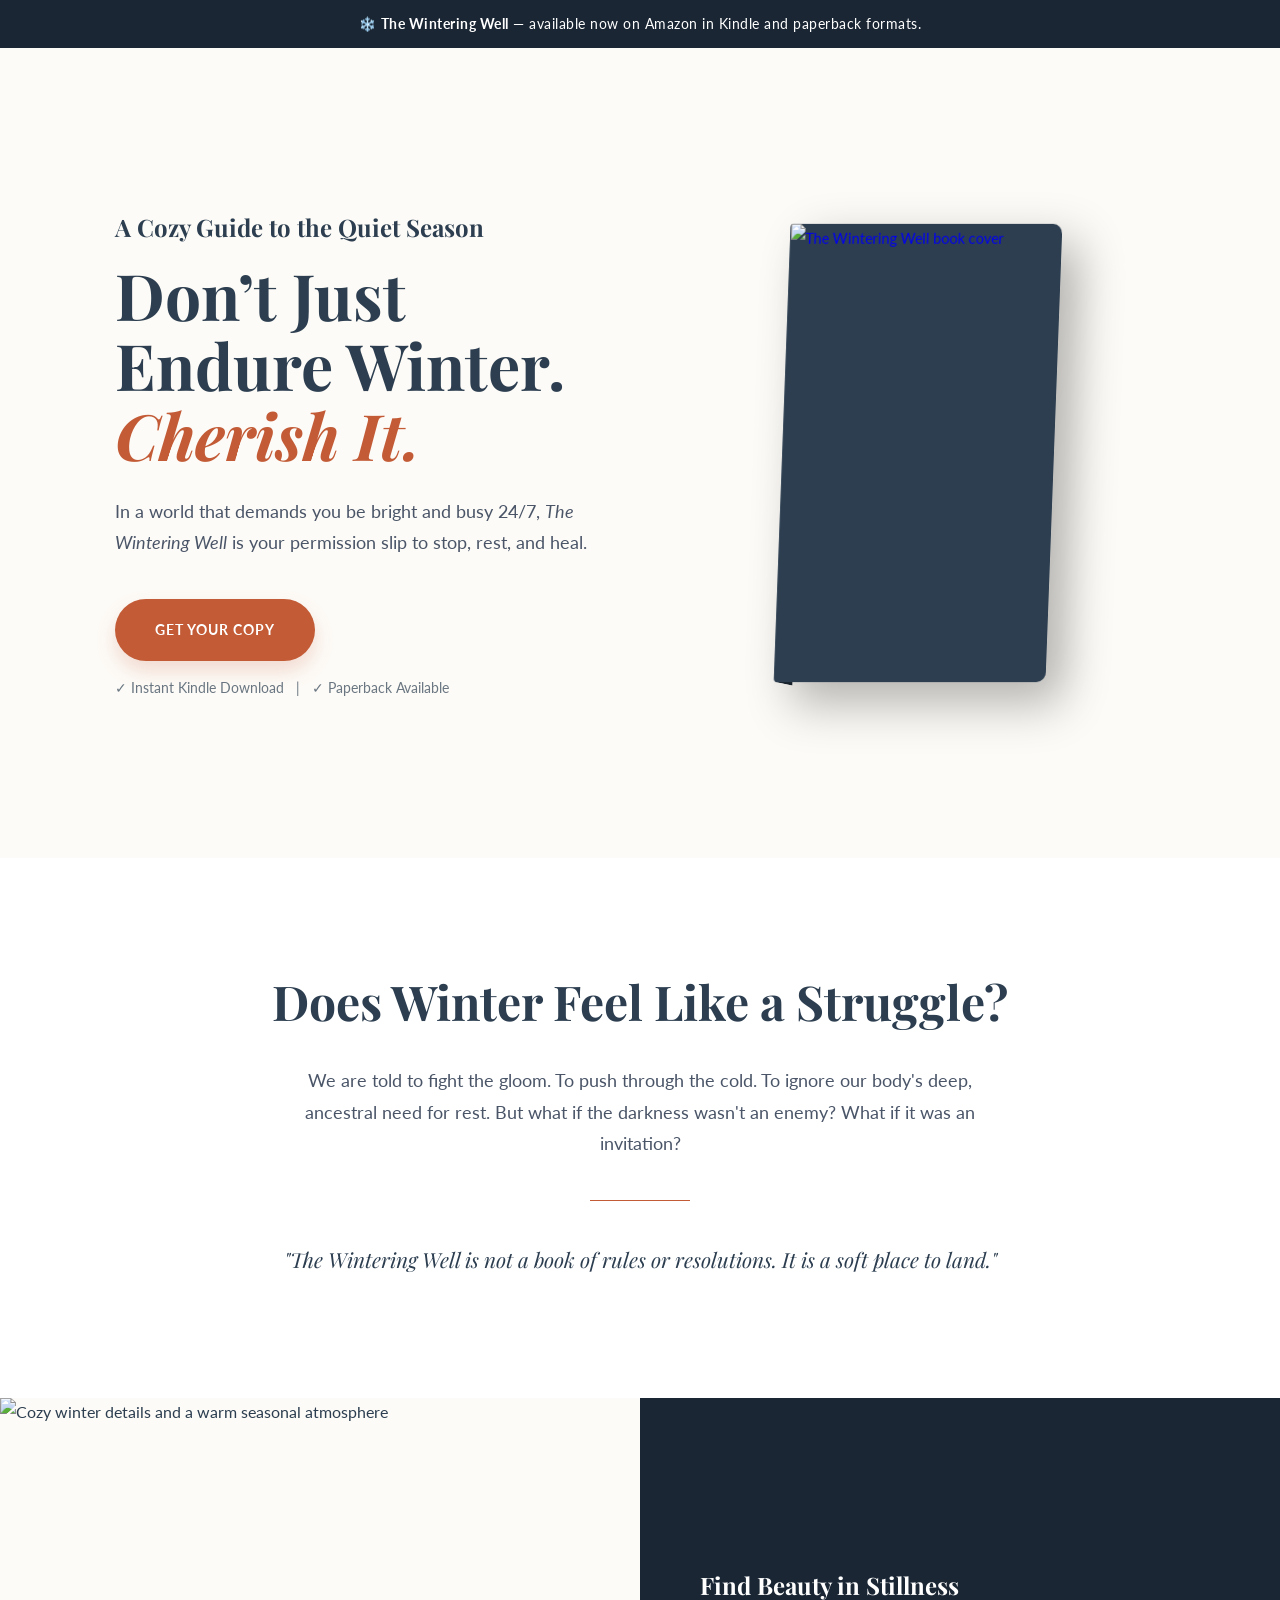
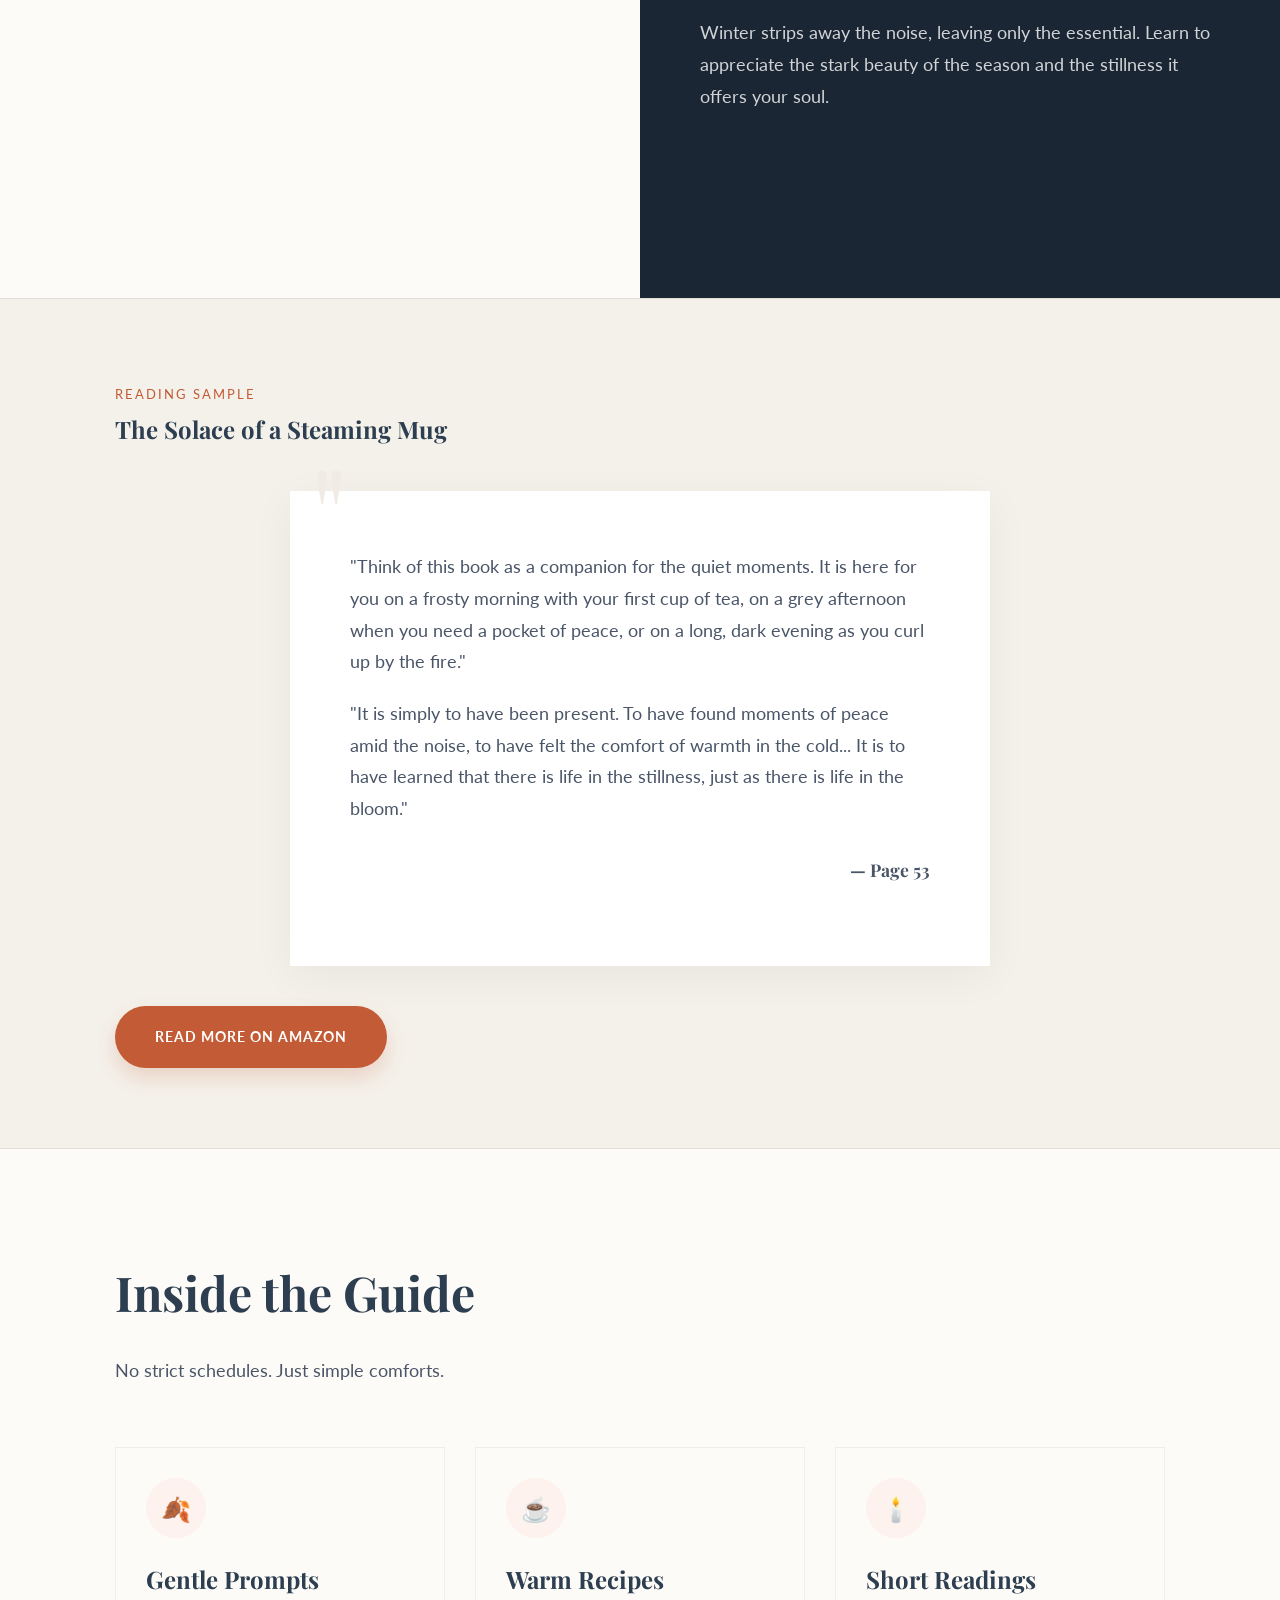
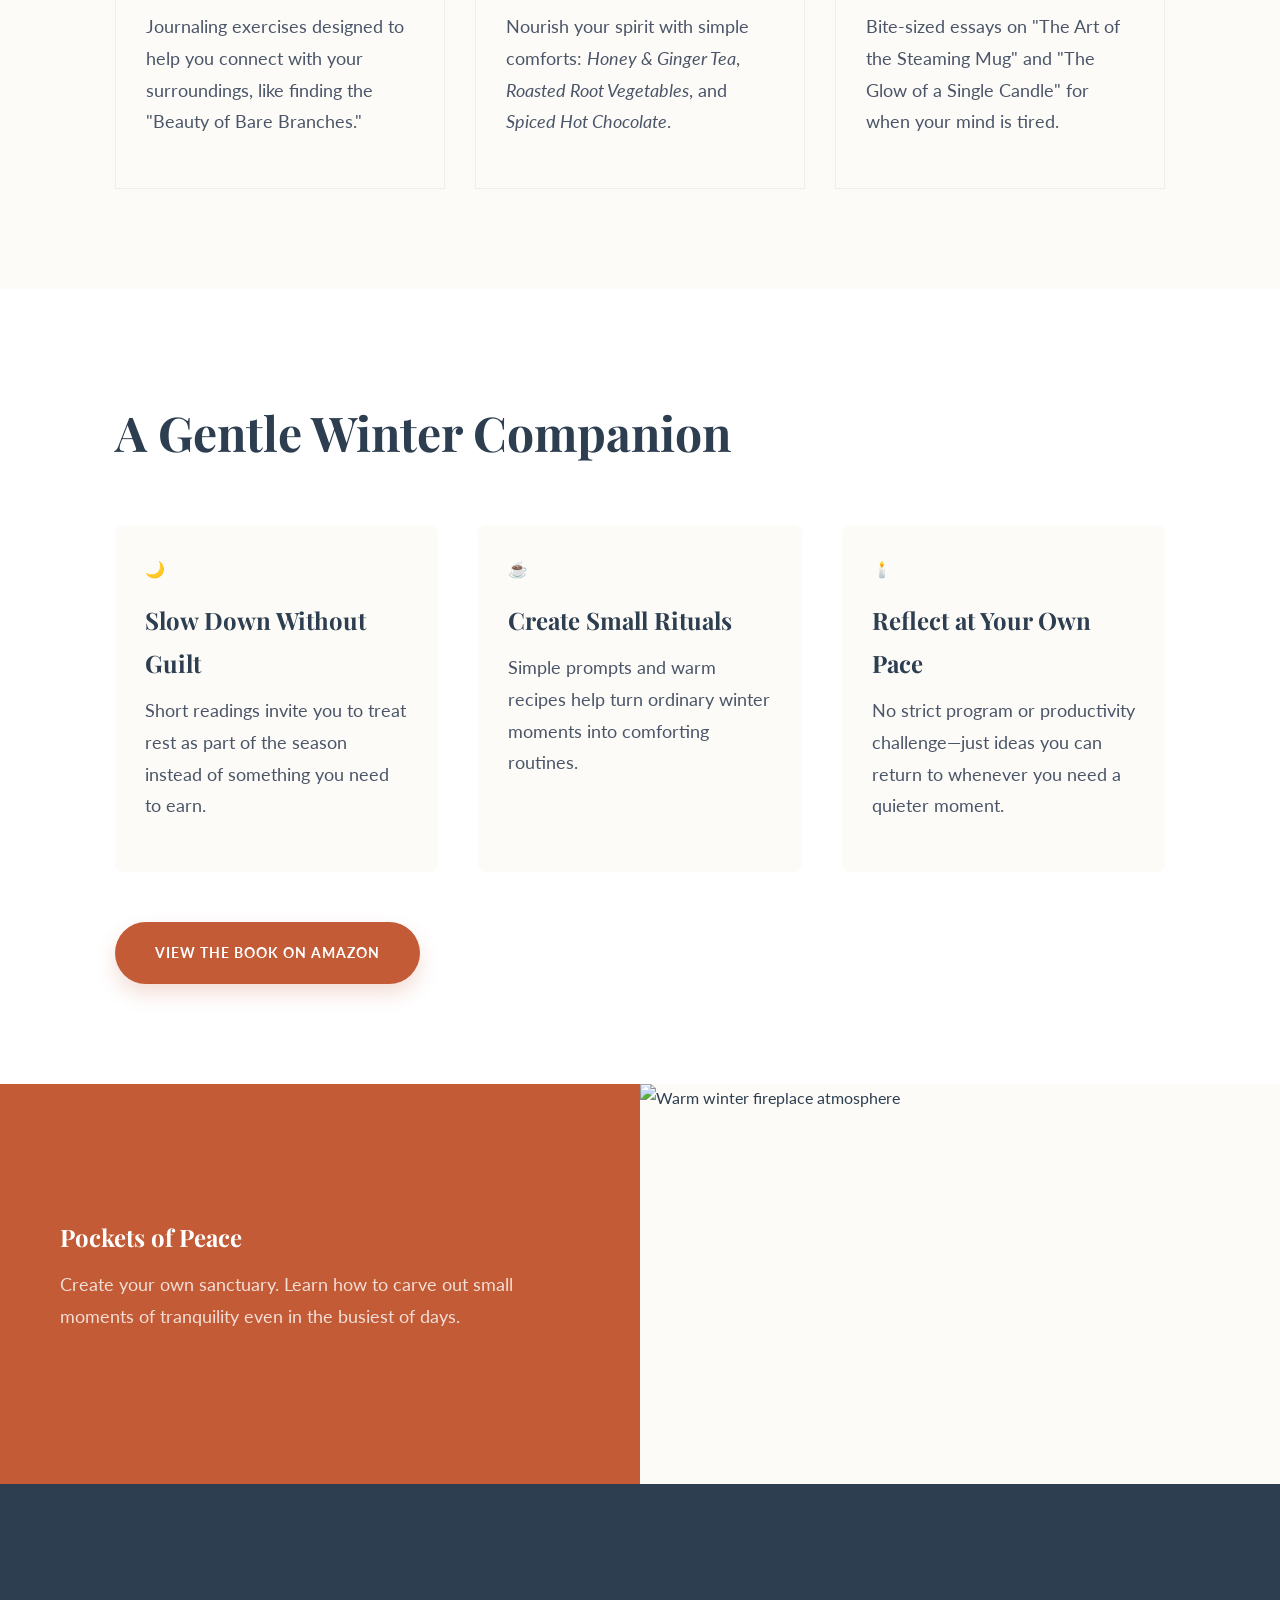
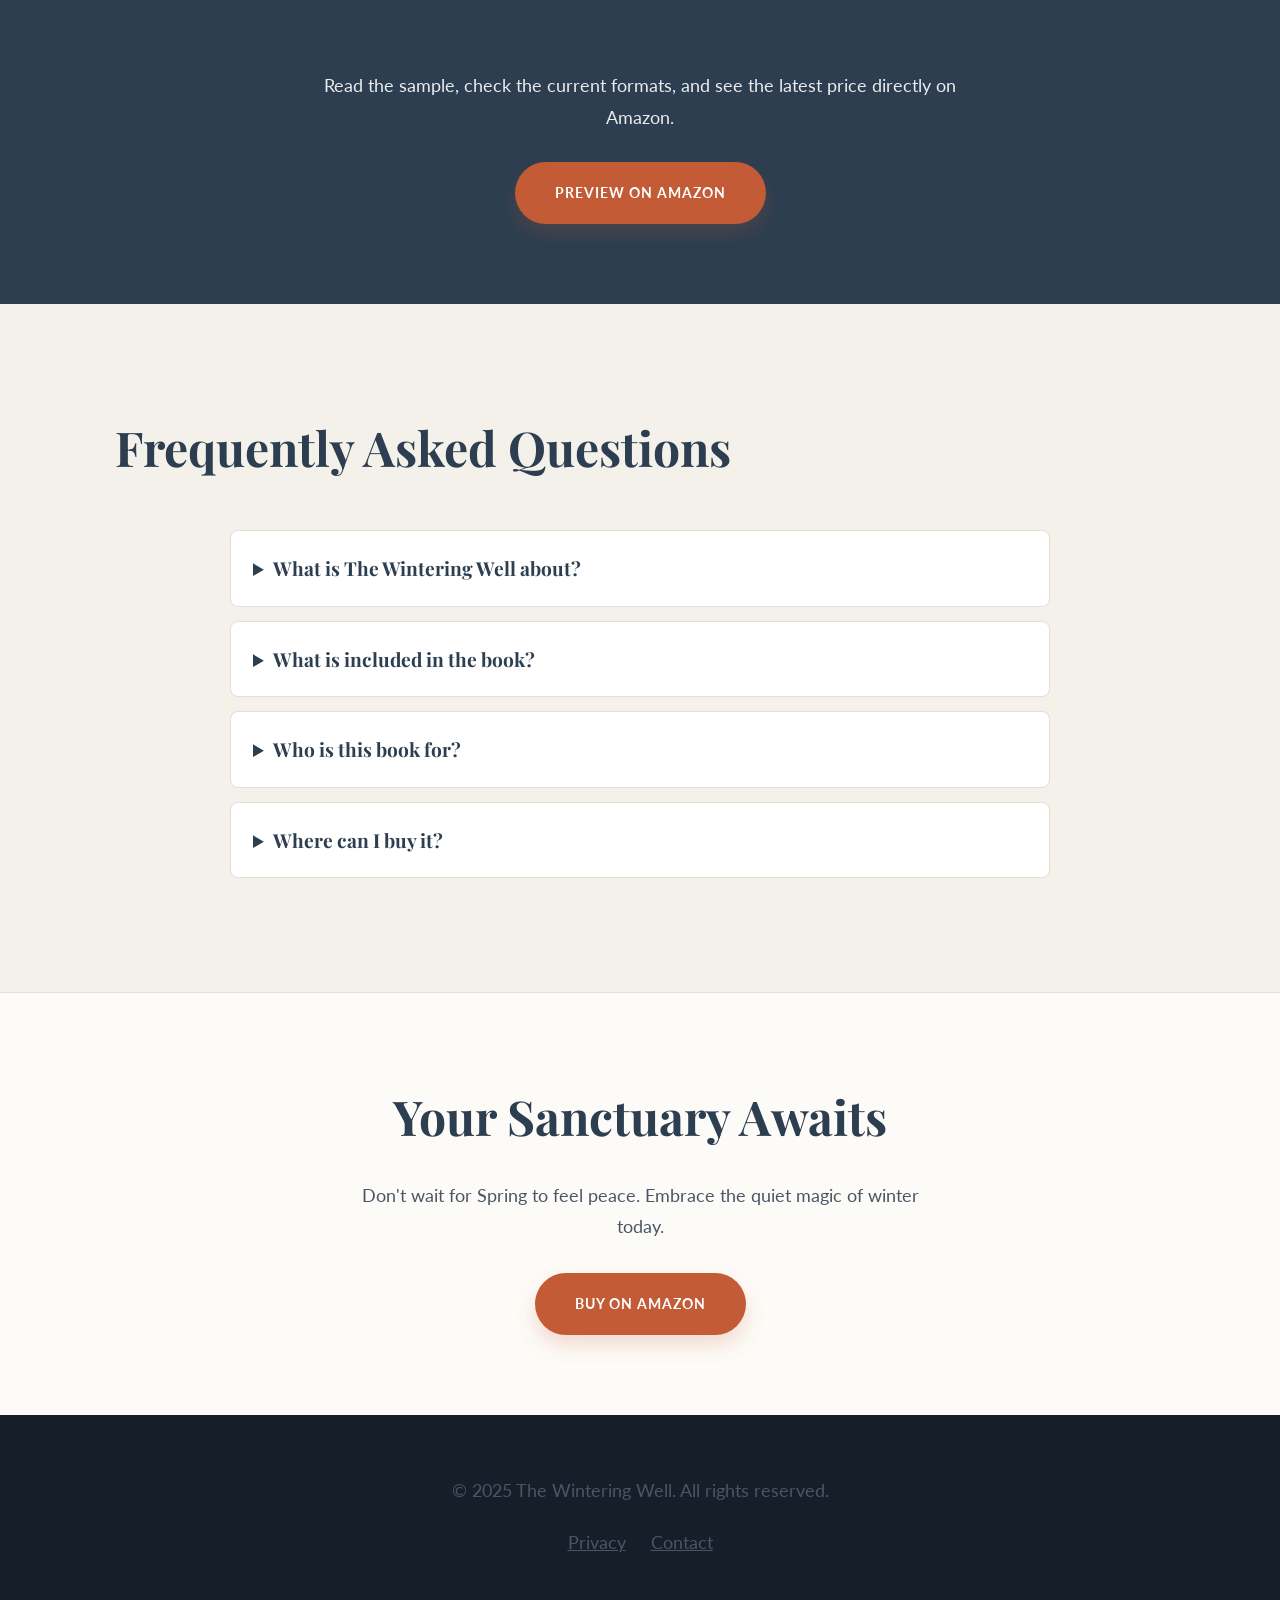
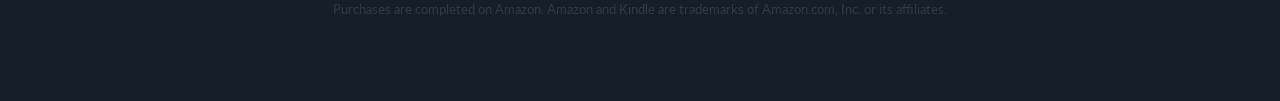
==== commit b022de53: "Optimize landing page SEO, trust, accessibility and performance" ====
--- a/index.html
+++ b/index.html
@@ -6,6 +6,97 @@
     <title>The Wintering Well | A Cozy Guide to Finding Joy in the Quiet Season</title>
     <meta name="description" content="Stop fighting the cold. Discover The Wintering Well—a guide to slow living, hygge, and deep rest. Includes warm recipes and gentle prompts.">
     <meta name="author" content="A Friend">
+    <meta name="robots" content="index,follow,max-image-preview:large,max-snippet:-1,max-video-preview:-1">
+    <meta name="referrer" content="strict-origin-when-cross-origin">
+    <meta name="theme-color" content="#1A2634">
+    <link rel="canonical" href="https://akrammk5.github.io/The-Wintering-Well-A-Cozy-Guide/">
+    <link rel="icon" href="favicon.svg" type="image/svg+xml">
+
+    <meta property="og:type" content="book">
+    <meta property="og:site_name" content="The Wintering Well">
+    <meta property="og:title" content="The Wintering Well | A Cozy Guide to Finding Joy in the Quiet Season">
+    <meta property="og:description" content="A gentle winter guide to slow living, rest, reflection, warm recipes, and simple seasonal rituals.">
+    <meta property="og:url" content="https://akrammk5.github.io/The-Wintering-Well-A-Cozy-Guide/">
+    <meta property="og:image" content="https://img.sanishtech.com/u/2fe61a27a6f45ff762d375861755d3e1.jpg">
+    <meta property="og:image:alt" content="The Wintering Well book cover">
+    <meta property="og:locale" content="en_US">
+
+    <meta name="twitter:card" content="summary_large_image">
+    <meta name="twitter:title" content="The Wintering Well">
+    <meta name="twitter:description" content="A cozy guide to slow living, reflection, warm recipes, and finding joy in the quiet season.">
+    <meta name="twitter:image" content="https://img.sanishtech.com/u/2fe61a27a6f45ff762d375861755d3e1.jpg">
+    <meta name="twitter:image:alt" content="The Wintering Well book cover">
+
+    <link rel="preconnect" href="https://images.unsplash.com">
+    <link rel="preconnect" href="https://img.sanishtech.com">
+    <link rel="preload" as="image" href="https://img.sanishtech.com/u/2fe61a27a6f45ff762d375861755d3e1.jpg" fetchpriority="high">
+
+    <script type="application/ld+json">
+    {
+      "@context": "https://schema.org",
+      "@graph": [
+        {
+          "@type": "WebSite",
+          "@id": "https://akrammk5.github.io/The-Wintering-Well-A-Cozy-Guide/#website",
+          "url": "https://akrammk5.github.io/The-Wintering-Well-A-Cozy-Guide/",
+          "name": "The Wintering Well",
+          "inLanguage": "en"
+        },
+        {
+          "@type": "Book",
+          "@id": "https://akrammk5.github.io/The-Wintering-Well-A-Cozy-Guide/#book",
+          "name": "The Wintering Well: A Cozy Guide to Finding Joy in the Quiet Season",
+          "description": "A gentle guide to slow living, winter reflection, warm recipes, and restful seasonal rituals.",
+          "image": "https://img.sanishtech.com/u/2fe61a27a6f45ff762d375861755d3e1.jpg",
+          "url": "https://akrammk5.github.io/The-Wintering-Well-A-Cozy-Guide/",
+          "inLanguage": "en",
+          "sameAs": "https://www.amazon.com/Wintering-Well-Mindfulness-Readings-Reflections-ebook/dp/B0FX3MFFSP",
+          "potentialAction": {
+            "@type": "BuyAction",
+            "target": "https://www.amazon.com/Wintering-Well-Mindfulness-Readings-Reflections-ebook/dp/B0FX3MFFSP"
+          }
+        },
+        {
+          "@type": "FAQPage",
+          "@id": "https://akrammk5.github.io/The-Wintering-Well-A-Cozy-Guide/#faq",
+          "mainEntity": [
+            {
+              "@type": "Question",
+              "name": "What is The Wintering Well about?",
+              "acceptedAnswer": {
+                "@type": "Answer",
+                "text": "The Wintering Well is a gentle seasonal guide about slowing down, resting without guilt, reflecting, enjoying simple winter rituals, and finding comfort in the quieter months."
+              }
+            },
+            {
+              "@type": "Question",
+              "name": "What is included in the book?",
+              "acceptedAnswer": {
+                "@type": "Answer",
+                "text": "The guide includes short readings, gentle reflection prompts, and simple warm recipes designed for calm winter days."
+              }
+            },
+            {
+              "@type": "Question",
+              "name": "Who is this book for?",
+              "acceptedAnswer": {
+                "@type": "Answer",
+                "text": "It is for readers who enjoy slow living, hygge-inspired comfort, mindfulness, journaling, seasonal reflection, and practical ways to make winter feel calmer."
+              }
+            },
+            {
+              "@type": "Question",
+              "name": "Where can I buy The Wintering Well?",
+              "acceptedAnswer": {
+                "@type": "Answer",
+                "text": "The book is available through Amazon. Use the purchase links on this website to view the current Kindle and paperback options."
+              }
+            }
+          ]
+        }
+      ]
+    }
+    </script>
     
     <!-- Google Fonts: Premium Editorial Selection -->
     <link rel="preconnect" href="https://fonts.googleapis.com">
@@ -45,12 +136,12 @@
         }
 
         /* Fade Up Animation Classes */
-        .reveal {
+        .js .reveal {
             opacity: 0;
             transform: translateY(30px);
             transition: all 0.8s ease-out;
         }
-        .reveal.active {
+        .js .reveal.active {
             opacity: 1;
             transform: translateY(0);
         }
@@ -92,7 +183,7 @@
         }
 
         /* --- HEADER / NAV --- */
-        .scarcity-bar {
+        .announcement-bar {
             background: var(--bg-dark);
             color: white;
             text-align: center;
@@ -111,7 +202,7 @@
             align-items: center;
             position: relative;
             /* IMAGE CHANGE: Updated with your selection (Atmospheric Winter) */
-            background: linear-gradient(rgba(253, 251, 247, 0.85), rgba(253, 251, 247, 0.75)), url('https://images.unsplash.com/photo-1602891867216-78a0a30c18ea?auto=format&fit=crop&w=1920&q=80');
+            background: linear-gradient(rgba(253, 251, 247, 0.85), rgba(253, 251, 247, 0.75)), url('https://images.unsplash.com/photo-1602891867216-78a0a30c18ea?auto=format&fit=crop&w=1440&q=70');
             background-size: cover;
             background-position: center;
             padding: 80px 0;
@@ -152,11 +243,10 @@
         }
         .book-front {
             position: absolute;
-            top: 0; bottom: 0; left: 0; right: 0;
-            /* IMAGE CHANGE: User provided real cover image */
-            background: url('https://img.sanishtech.com/u/2fe61a27a6f45ff762d375861755d3e1.jpg');
-            background-size: cover;
-            background-position: center;
+            inset: 0;
+            width: 100%;
+            height: 100%;
+            object-fit: cover;
             border-left: 1px solid rgba(255,255,255,0.1);
             border-radius: 0 4px 4px 0;
         }
@@ -183,9 +273,15 @@
             height: 500px;
         }
         .visual-image {
-            background-size: cover;
-            background-position: center;
             position: relative;
+            overflow: hidden;
+            min-height: 320px;
+        }
+        .visual-image img {
+            width: 100%;
+            height: 100%;
+            object-fit: cover;
+            display: block;
         }
         .visual-content {
             background: var(--bg-dark);
@@ -256,57 +352,32 @@
         }
 
         /* --- REVIEWS SECTION --- */
-        .reviews-section {
+        .benefits-section {
             background: white;
             padding: var(--section-padding);
         }
-        .reviews-grid {
+        .benefits-grid {
             display: grid;
             grid-template-columns: repeat(auto-fit, minmax(300px, 1fr));
             gap: 40px;
             margin-top: 50px;
         }
-        .review-card {
+        .benefit-card {
             background: var(--bg-body);
             padding: 30px;
             border-radius: 8px;
             position: relative;
         }
-        .review-stars { color: var(--gold); margin-bottom: 15px; }
-        .review-author { font-weight: bold; margin-top: 15px; font-size: 0.9rem; color: var(--primary); }
+        .benefit-icon { color: var(--gold); margin-bottom: 15px; }
+        .benefit-note { font-weight: bold; margin-top: 15px; font-size: 0.9rem; color: var(--primary); }
 
         /* --- EMAIL / SIMPLE VIEW SECTION --- */
-        .email-section {
+        .preview-section {
             background: var(--primary);
             color: white;
             padding: 80px 0;
             text-align: center;
         }
-        .email-form {
-            max-width: 500px;
-            margin: 30px auto 0 auto;
-            display: flex;
-            gap: 10px;
-        }
-        .email-input {
-            flex: 1;
-            padding: 15px 20px;
-            border-radius: 50px;
-            border: none;
-            font-size: 1rem;
-            font-family: var(--font-body);
-        }
-        .email-btn {
-            background: var(--accent);
-            color: white;
-            border: none;
-            padding: 15px 30px;
-            border-radius: 50px;
-            font-weight: bold;
-            cursor: pointer;
-            transition: 0.3s;
-        }
-        .email-btn:hover { background: #d35400; }
         
         /* --- FINAL CTA SECTION --- */
         .final-cta {
@@ -320,43 +391,6 @@
         footer { background: #151e29; color: #718096; padding: 60px 0; text-align: center; font-size: 0.9rem; }
         footer a { color: inherit; margin: 0 10px; }
 
-        /* --- POPUP STYLES --- */
-        .popup-overlay {
-            position: fixed;
-            top: 0; left: 0; right: 0; bottom: 0;
-            background: rgba(0,0,0,0.6);
-            z-index: 2000;
-            display: none;
-            justify-content: center;
-            align-items: center;
-            backdrop-filter: blur(5px);
-            opacity: 0;
-            transition: opacity 0.5s ease;
-        }
-        .popup-overlay.show { display: flex; opacity: 1; }
-        .popup-content {
-            background: white;
-            padding: 40px;
-            max-width: 450px;
-            width: 90%;
-            text-align: center;
-            border-radius: 8px;
-            position: relative;
-            transform: translateY(20px);
-            transition: transform 0.5s ease;
-            box-shadow: 0 20px 50px rgba(0,0,0,0.2);
-            border-top: 5px solid var(--accent);
-        }
-        .popup-overlay.show .popup-content { transform: translateY(0); }
-        .close-popup {
-            position: absolute;
-            top: 15px; right: 15px;
-            font-size: 1.5rem;
-            cursor: pointer;
-            color: #999;
-        }
-        .close-popup:hover { color: #333; }
-        
         /* --- MOBILE STICKY BUTTON --- */
         .mobile-sticky {
             position: fixed;
@@ -384,15 +418,69 @@
             h1 { font-size: 2.8rem; }
             .mobile-sticky { display: block; }
         }
+
+        /* --- ACCESSIBILITY, FAQ & PERFORMANCE --- */
+        .skip-link {
+            position: absolute;
+            left: 12px;
+            top: -60px;
+            background: white;
+            color: var(--primary);
+            padding: 10px 14px;
+            border-radius: 4px;
+            z-index: 3000;
+            font-weight: 700;
+        }
+        .skip-link:focus { top: 12px; }
+        a:focus-visible, button:focus-visible, summary:focus-visible {
+            outline: 3px solid var(--gold);
+            outline-offset: 3px;
+        }
+        .faq-section {
+            padding: var(--section-padding);
+            background: #f4f1ea;
+        }
+        .faq-list {
+            max-width: 820px;
+            margin: 40px auto 0;
+        }
+        .faq-list details {
+            background: white;
+            border: 1px solid #e2ddd5;
+            border-radius: 8px;
+            margin-bottom: 14px;
+            padding: 0 22px;
+        }
+        .faq-list summary {
+            cursor: pointer;
+            font-family: var(--font-head);
+            font-size: 1.2rem;
+            font-weight: 700;
+            color: var(--primary);
+            padding: 20px 0;
+        }
+        .faq-list details p { padding-bottom: 18px; }
+        @media (prefers-reduced-motion: reduce) {
+            html { scroll-behavior: auto; }
+            *, *::before, *::after {
+                animation-duration: 0.01ms !important;
+                animation-iteration-count: 1 !important;
+                transition-duration: 0.01ms !important;
+            }
+            .js .reveal { opacity: 1; transform: none; }
+        }
     </style>
 </head>
 <body>
 
-    <!-- SCARCITY BAR -->
-    <div class="scarcity-bar">
-        ❄️ <strong>Seasonal Best Seller:</strong> This title is trending in <em>Hygge & Slow Living</em>. <span id="timer">Stock Low.</span>
+    <a class="skip-link" href="#main-content">Skip to main content</a>
+
+    <!-- AVAILABILITY BAR -->
+    <div class="announcement-bar">
+        ❄️ <strong>The Wintering Well</strong> — available now on Amazon in Kindle and paperback formats.
     </div>
 
+    <main id="main-content">
     <!-- HERO SECTION -->
     <header class="hero">
         <div class="container">
@@ -405,7 +493,7 @@
                     <p>In a world that demands you be bright and busy 24/7, <em>The Wintering Well</em> is your permission slip to stop, rest, and heal.</p>
                     
                     <div style="margin-top: 40px;">
-                        <a href="https://www.amazon.com/Wintering-Well-Mindfulness-Readings-Reflections-ebook/dp/B0FX3MFFSP" class="btn-primary" target="_blank">
+                        <a href="https://www.amazon.com/Wintering-Well-Mindfulness-Readings-Reflections-ebook/dp/B0FX3MFFSP" class="btn-primary" target="_blank" rel="noopener noreferrer">
                             Get Your Copy
                         </a>
                         <div style="margin-top: 15px; font-size: 0.85rem; opacity: 0.7;">
@@ -416,12 +504,10 @@
 
                 <!-- Right: 3D Book Visual -->
                 <div class="book-mockup-wrapper reveal">
-                    <a href="https://www.amazon.com/Wintering-Well-Mindfulness-Readings-Reflections-ebook/dp/B0FX3MFFSP" target="_blank" style="text-decoration: none;">
+                    <a href="https://www.amazon.com/Wintering-Well-Mindfulness-Readings-Reflections-ebook/dp/B0FX3MFFSP" target="_blank" rel="noopener noreferrer" style="text-decoration: none;">
                         <div class="book-cover">
                             <div class="book-spine"></div>
-                            <div class="book-front">
-                                <!-- Text removed to display the actual cover art provided -->
-                            </div>
+                            <img class="book-front" src="https://img.sanishtech.com/u/2fe61a27a6f45ff762d375861755d3e1.jpg" width="300" height="460" alt="The Wintering Well book cover" loading="eager" decoding="async" fetchpriority="high">
                         </div>
                     </a>
                 </div>
@@ -447,7 +533,9 @@
 
     <!-- VISUAL INTERLUDE (IMAGE CHANGED: Updated with your selection - Cozy details) -->
     <section class="visual-interlude">
-        <div class="visual-image" style="background-image: url('https://plus.unsplash.com/premium_photo-1661741527893-f58f069142a6?auto=format&fit=crop&w=1350&q=80');"></div>
+        <figure class="visual-image">
+            <img src="https://plus.unsplash.com/premium_photo-1661741527893-f58f069142a6?auto=format&fit=crop&w=1100&q=70" width="1100" height="733" alt="Cozy winter details and a warm seasonal atmosphere" loading="lazy" decoding="async">
+        </figure>
         <div class="visual-content">
             <h3>Find Beauty in Stillness</h3>
             <p>Winter strips away the noise, leaving only the essential. Learn to appreciate the stark beauty of the season and the stillness it offers your soul.</p>
@@ -471,7 +559,7 @@
                 <p style="text-align: right; margin-top: 30px; font-weight: bold; font-family: var(--font-head);">— Page 53</p>
             </div>
             <div class="text-center" style="margin-top: 40px;">
-                <a href="https://www.amazon.com/Wintering-Well-Mindfulness-Readings-Reflections-ebook/dp/B0FX3MFFSP" class="btn-primary" target="_blank">
+                <a href="https://www.amazon.com/Wintering-Well-Mindfulness-Readings-Reflections-ebook/dp/B0FX3MFFSP" class="btn-primary" target="_blank" rel="noopener noreferrer">
                     Read More on Amazon
                 </a>
             </div>
@@ -509,30 +597,30 @@
         </div>
     </section>
 
-    <!-- REVIEWS SECTION -->
-    <section class="reviews-section">
+    <!-- BENEFITS SECTION -->
+    <section class="benefits-section" aria-labelledby="benefits-title">
         <div class="container">
-            <h2 class="text-center">What Readers Are Saying</h2>
-            <div class="reviews-grid">
-                <div class="review-card reveal">
-                    <div class="review-stars">★★★★★</div>
-                    <p>"I didn't realize how much I needed permission to just 'be' until I read this. A beautiful reminder that winter is for resting."</p>
-                    <div class="review-author">— Sarah J., London</div>
-                </div>
-                <div class="review-card reveal">
-                    <div class="review-stars">★★★★★</div>
-                    <p>"The recipes are simple but so comforting. The honey and ginger tea has become my daily ritual."</p>
-                    <div class="review-author">— Emily R., Toronto</div>
-                </div>
-                <div class="review-card reveal">
-                    <div class="review-stars">★★★★★</div>
-                    <p>"Finally, a book about winter that doesn't make me feel guilty for not being productive. Pure peace in book form."</p>
-                    <div class="review-author">— Mark T., New York</div>
-                </div>
+            <h2 class="text-center" id="benefits-title">A Gentle Winter Companion</h2>
+            <div class="benefits-grid">
+                <article class="benefit-card reveal">
+                    <div class="benefit-icon" aria-hidden="true">🌙</div>
+                    <h3>Slow Down Without Guilt</h3>
+                    <p>Short readings invite you to treat rest as part of the season instead of something you need to earn.</p>
+                </article>
+                <article class="benefit-card reveal">
+                    <div class="benefit-icon" aria-hidden="true">☕</div>
+                    <h3>Create Small Rituals</h3>
+                    <p>Simple prompts and warm recipes help turn ordinary winter moments into comforting routines.</p>
+                </article>
+                <article class="benefit-card reveal">
+                    <div class="benefit-icon" aria-hidden="true">🕯️</div>
+                    <h3>Reflect at Your Own Pace</h3>
+                    <p>No strict program or productivity challenge—just ideas you can return to whenever you need a quieter moment.</p>
+                </article>
             </div>
             <div class="text-center" style="margin-top: 50px;">
-                <a href="https://www.amazon.com/Wintering-Well-Mindfulness-Readings-Reflections-ebook/dp/B0FX3MFFSP" class="btn-primary" target="_blank">
-                    Join the Community of Readers
+                <a href="https://www.amazon.com/Wintering-Well-Mindfulness-Readings-Reflections-ebook/dp/B0FX3MFFSP" class="btn-primary" target="_blank" rel="noopener noreferrer">
+                    View the Book on Amazon
                 </a>
             </div>
         </div>
@@ -544,147 +632,118 @@
             <h3>Pockets of Peace</h3>
             <p>Create your own sanctuary. Learn how to carve out small moments of tranquility even in the busiest of days.</p>
         </div>
-        <div class="visual-image" style="background-image: url('https://images.unsplash.com/photo-1667988145532-5c4c420678ec?auto=format&fit=crop&w=1350&q=80');"></div>
-    </section>
-
-    <!-- SIMPLE VIEW / EMAIL SECTION -->
-    <section class="email-section">
+        <figure class="visual-image">
+            <img src="https://images.unsplash.com/photo-1667988145532-5c4c420678ec?auto=format&fit=crop&w=1100&q=70" width="1100" height="733" alt="Warm winter fireplace atmosphere" loading="lazy" decoding="async">
+        </figure>
+    </section>
+
+    <!-- PREVIEW SECTION -->
+    <section class="preview-section" aria-labelledby="preview-title">
         <div class="container reveal">
-            <h2>Join the Inner Circle</h2>
-            <p style="color: rgba(255,255,255,0.9); max-width: 600px; margin: 0 auto;">Receive a free "Winter Reflection" prompt every Sunday morning. No spam, just warmth.</p>
-            
-            <form class="email-form" onsubmit="event.preventDefault(); alert('Thank you for subscribing! Check your inbox for your first reflection.');">
-                <input type="email" class="email-input" placeholder="Enter your email address..." required>
-                <button type="submit" class="email-btn">Send Me Warmth</button>
-            </form>
+            <h2 id="preview-title">Take a Quiet Preview</h2>
+            <p style="color: rgba(255,255,255,0.9); max-width: 650px; margin: 0 auto 28px;">Read the sample, check the current formats, and see the latest price directly on Amazon.</p>
+            <a href="https://www.amazon.com/Wintering-Well-Mindfulness-Readings-Reflections-ebook/dp/B0FX3MFFSP" class="btn-primary" target="_blank" rel="noopener noreferrer">Preview on Amazon</a>
         </div>
     </section>
     
+    <!-- FAQ SECTION -->
+    <section class="faq-section" id="faq" aria-labelledby="faq-title">
+        <div class="container">
+            <div class="text-center reveal">
+                <h2 id="faq-title">Frequently Asked Questions</h2>
+            </div>
+            <div class="faq-list">
+                <details>
+                    <summary>What is The Wintering Well about?</summary>
+                    <p>It is a gentle seasonal guide about slowing down, resting without guilt, reflecting, enjoying simple winter rituals, and finding comfort in the quieter months.</p>
+                </details>
+                <details>
+                    <summary>What is included in the book?</summary>
+                    <p>Short readings, gentle reflection prompts, and simple warm recipes designed for calm winter days.</p>
+                </details>
+                <details>
+                    <summary>Who is this book for?</summary>
+                    <p>Readers who enjoy slow living, hygge-inspired comfort, mindfulness, journaling, seasonal reflection, or practical ways to make winter feel calmer.</p>
+                </details>
+                <details>
+                    <summary>Where can I buy it?</summary>
+                    <p>The book is available through Amazon. Use any purchase button on this page to view the current Kindle and paperback options.</p>
+                </details>
+            </div>
+        </div>
+    </section>
+
     <!-- FINAL CTA SECTION -->
     <section class="final-cta">
         <div class="container reveal">
             <h2>Your Sanctuary Awaits</h2>
             <p style="max-width: 600px; margin: 0 auto 30px auto;">Don't wait for Spring to feel peace. Embrace the quiet magic of winter today.</p>
-            <a href="https://www.amazon.com/Wintering-Well-Mindfulness-Readings-Reflections-ebook/dp/B0FX3MFFSP" class="btn-primary" target="_blank">
+            <a href="https://www.amazon.com/Wintering-Well-Mindfulness-Readings-Reflections-ebook/dp/B0FX3MFFSP" class="btn-primary" target="_blank" rel="noopener noreferrer">
                 Buy on Amazon
             </a>
         </div>
     </section>
+
+    </main>
 
     <!-- FOOTER -->
     <footer>
         <div class="container">
             <p>&copy; 2025 The Wintering Well. All rights reserved.</p>
             <p style="margin-top: 20px;">
-                <a href="#">Privacy</a>
-                <a href="#">Contact</a>
+                <a href="privacy.html">Privacy</a>
+                <a href="contact.html">Contact</a>
             </p>
             <p style="font-size: 0.8rem; margin-top: 40px; opacity: 0.5;">
-                As an Amazon Associate we earn from qualifying purchases.
+                Purchases are completed on Amazon. Amazon and Kindle are trademarks of Amazon.com, Inc. or its affiliates.
             </p>
         </div>
     </footer>
 
-    <!-- POPUP -->
-    <div class="popup-overlay" id="discountPopup">
-        <div class="popup-content">
-            <span class="close-popup" onclick="closePopup()">&times;</span>
-            <h3 style="color: var(--accent);">Wait! A Special Gift</h3>
-            <p>Don't leave empty-handed. Get the <strong>"3-Day Slow Living Starter Kit"</strong> sent to your inbox for free.</p>
-            <form onsubmit="event.preventDefault(); closePopup(); alert('Your kit is on the way!');" style="margin-top: 20px;">
-                <input type="email" placeholder="Your email here" style="width: 100%; padding: 12px; margin-bottom: 10px; border: 1px solid #ddd; border-radius: 4px;" required>
-                <button type="submit" class="btn-primary" style="width: 100%; border-radius: 4px;">Send It Now</button>
-            </form>
-            <p style="font-size: 0.8rem; margin-top: 15px; color: #999; cursor: pointer;" onclick="closePopup()">No thanks, I prefer to rush.</p>
-        </div>
-    </div>
-    
     <!-- MOBILE STICKY BUTTON (JavaScript triggers display) -->
     <div class="mobile-sticky" id="mobileCTA">
         <div style="display: flex; justify-content: space-between; align-items: center; margin-bottom: 10px;">
             <span style="font-weight: bold; color: var(--primary);">Wintering Well</span>
-            <span style="color: var(--accent); font-weight: bold;">$9.99 Kindle</span>
-        </div>
-        <a href="https://www.amazon.com/Wintering-Well-Mindfulness-Readings-Reflections-ebook/dp/B0FX3MFFSP" class="btn-primary" target="_blank" style="width: 100%; padding: 12px;">Buy on Amazon</a>
+            <span style="color: var(--accent); font-weight: bold;">Kindle &amp; Paperback</span>
+        </div>
+        <a href="https://www.amazon.com/Wintering-Well-Mindfulness-Readings-Reflections-ebook/dp/B0FX3MFFSP" class="btn-primary" target="_blank" rel="noopener noreferrer" style="width: 100%; padding: 12px;">Buy on Amazon</a>
     </div>
 
     <!-- SCRIPTS -->
     <script>
-        // 1. SCROLL ANIMATION
+        document.documentElement.classList.add('js');
+
         const revealElements = document.querySelectorAll('.reveal');
-        const revealOnScroll = () => {
-            const windowHeight = window.innerHeight;
-            const elementVisible = 100;
-            revealElements.forEach((reveal) => {
-                const elementTop = reveal.getBoundingClientRect().top;
-                if (elementTop < windowHeight - elementVisible) {
-                    reveal.classList.add('active');
-                }
-            });
-        };
-        window.addEventListener('scroll', revealOnScroll);
-        revealOnScroll();
-
-        // 2. POPUP LOGIC
-        const popup = document.getElementById('discountPopup');
-        
-        // Show popup after 5 seconds
-        setTimeout(() => {
-            popup.classList.add('show');
-        }, 5000);
-
-        function closePopup() {
-            popup.classList.remove('show');
-        }
-        
-        // 3. MOBILE CTA LOGIC
+        const reduceMotion = window.matchMedia('(prefers-reduced-motion: reduce)').matches;
+
+        if (reduceMotion || !('IntersectionObserver' in window)) {
+            revealElements.forEach((element) => element.classList.add('active'));
+        } else {
+            const revealObserver = new IntersectionObserver((entries, observer) => {
+                entries.forEach((entry) => {
+                    if (entry.isIntersecting) {
+                        entry.target.classList.add('active');
+                        observer.unobserve(entry.target);
+                    }
+                });
+            }, { rootMargin: '0px 0px -10% 0px', threshold: 0.05 });
+
+            revealElements.forEach((element) => revealObserver.observe(element));
+        }
+
         const mobileCTA = document.getElementById('mobileCTA');
         const heroSection = document.querySelector('.hero');
 
-        window.addEventListener('scroll', () => {
-            if (window.innerWidth < 900) {
-                const heroBottom = heroSection.getBoundingClientRect().bottom;
-                if (heroBottom < 0) {
-                    mobileCTA.style.display = 'block';
-                } else {
-                    mobileCTA.style.display = 'none';
-                }
-            } else {
-                mobileCTA.style.display = 'none';
-            }
-        });
-
-        // 4. COUNTDOWN TIMER
-        function startTimer(duration, display) {
-            var timer = duration, hours, minutes, seconds;
-            
-            // Define update function
-            function update() {
-                hours = parseInt(timer / 3600, 10);
-                minutes = parseInt((timer % 3600) / 60, 10);
-                seconds = parseInt(timer % 60, 10);
-
-                hours = hours < 10 ? "0" + hours : hours;
-                minutes = minutes < 10 ? "0" + minutes : minutes;
-                seconds = seconds < 10 ? "0" + seconds : seconds;
-
-                // FIX: Added seconds to display string
-                display.textContent = "Order within " + hours + ":" + minutes + ":" + seconds + " for immediate delivery.";
-
-                if (--timer < 0) {
-                    timer = duration;
-                }
-            }
-
-            update(); // Run immediately so there is no 1s delay
-            setInterval(update, 1000);
-        }
-
-        window.onload = function () {
-            var fourHours = 60 * 60 * 4;
-            var display = document.querySelector('#timer');
-            if(display) startTimer(fourHours, display);
-        };
+        function updateMobileCTA() {
+            if (!mobileCTA || !heroSection) return;
+            const isMobile = window.matchMedia('(max-width: 899px)').matches;
+            const heroIsPast = heroSection.getBoundingClientRect().bottom < 0;
+            mobileCTA.style.display = isMobile && heroIsPast ? 'block' : 'none';
+        }
+
+        window.addEventListener('scroll', updateMobileCTA, { passive: true });
+        window.addEventListener('resize', updateMobileCTA, { passive: true });
+        updateMobileCTA();
     </script>
 </body>
 </html>
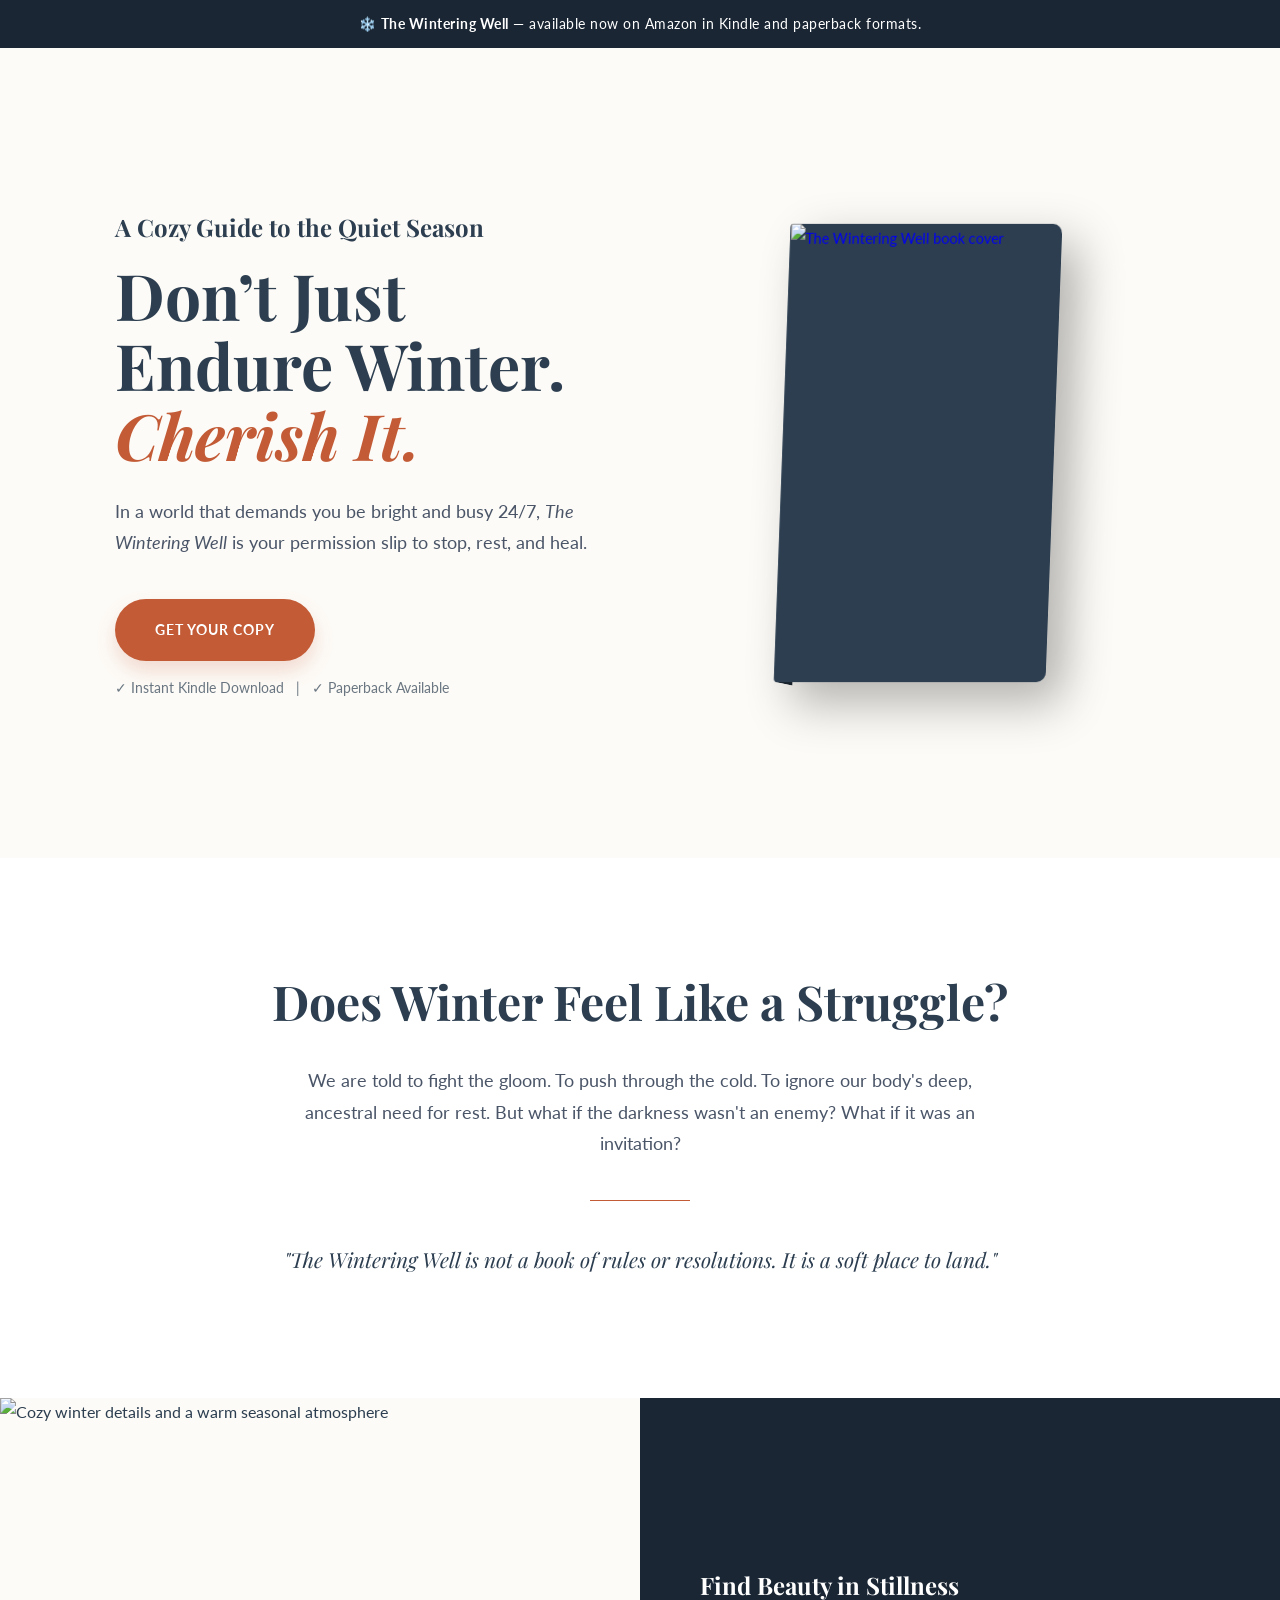
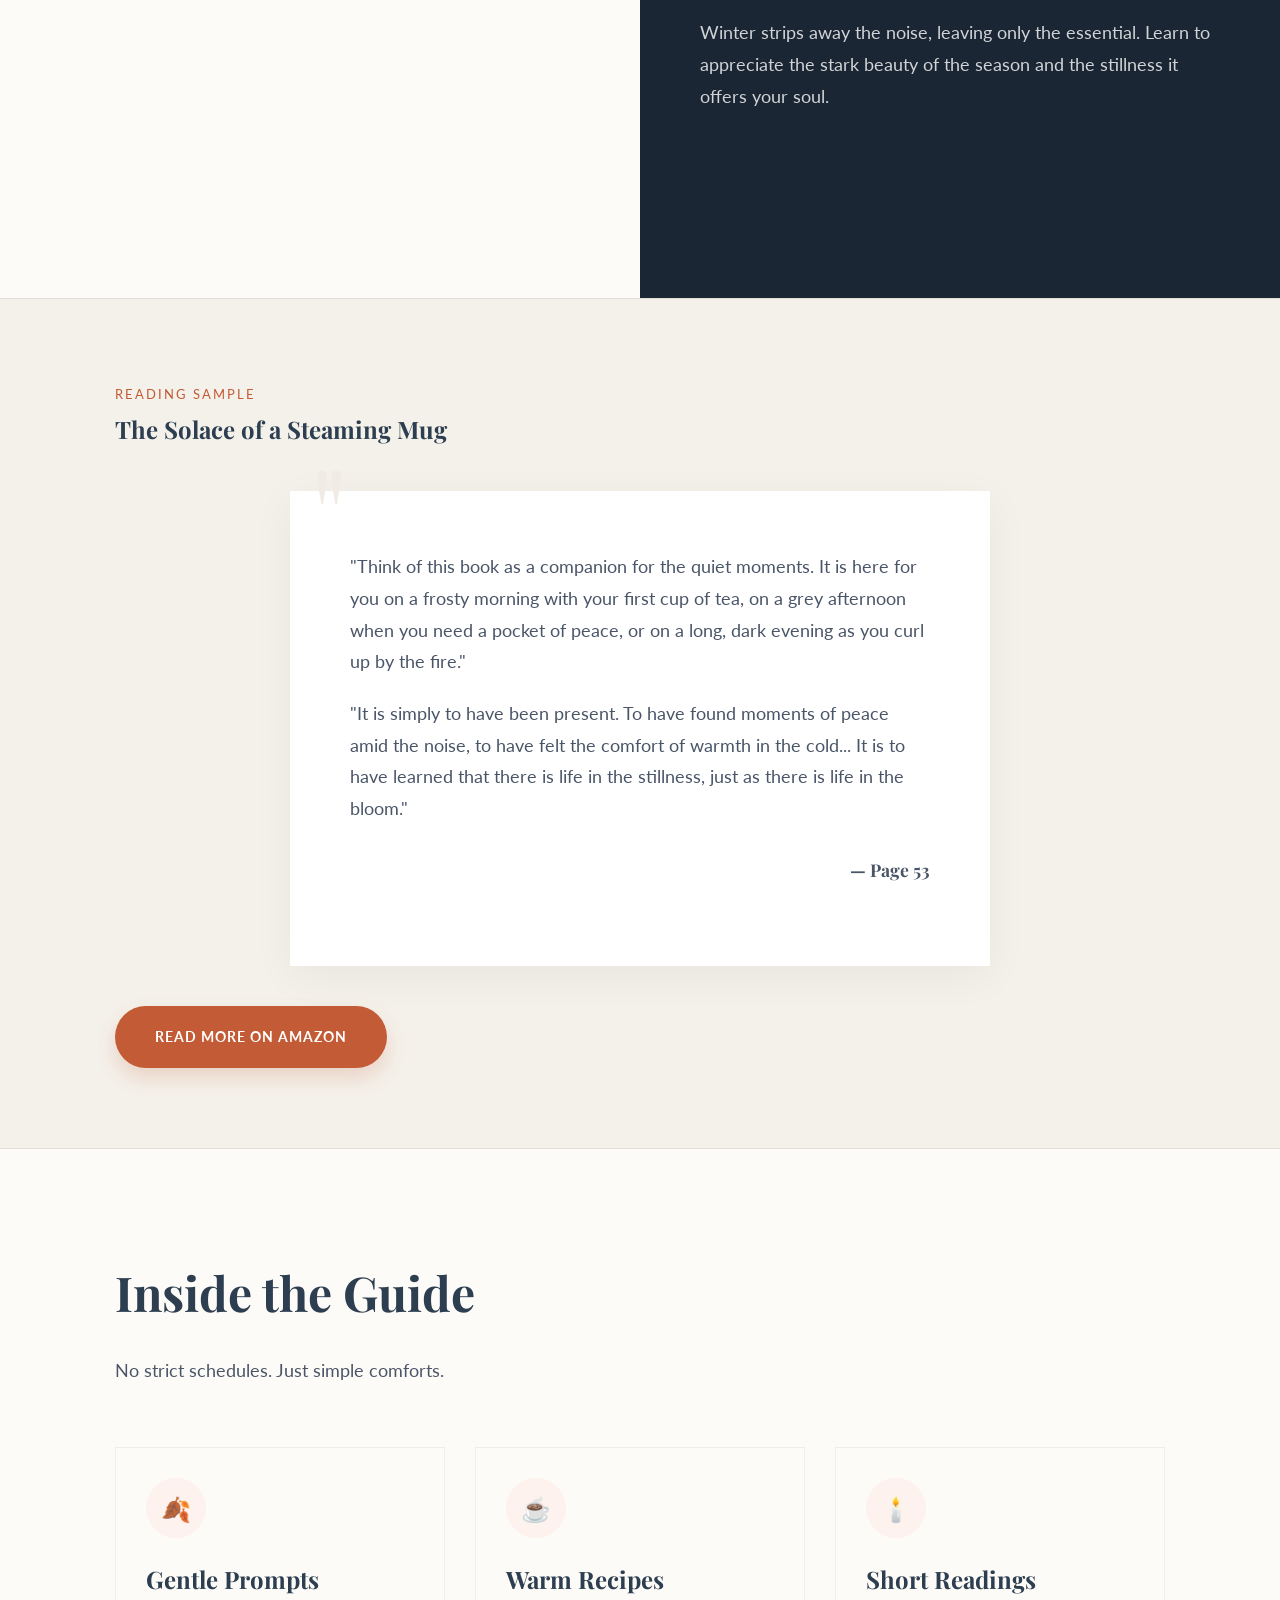
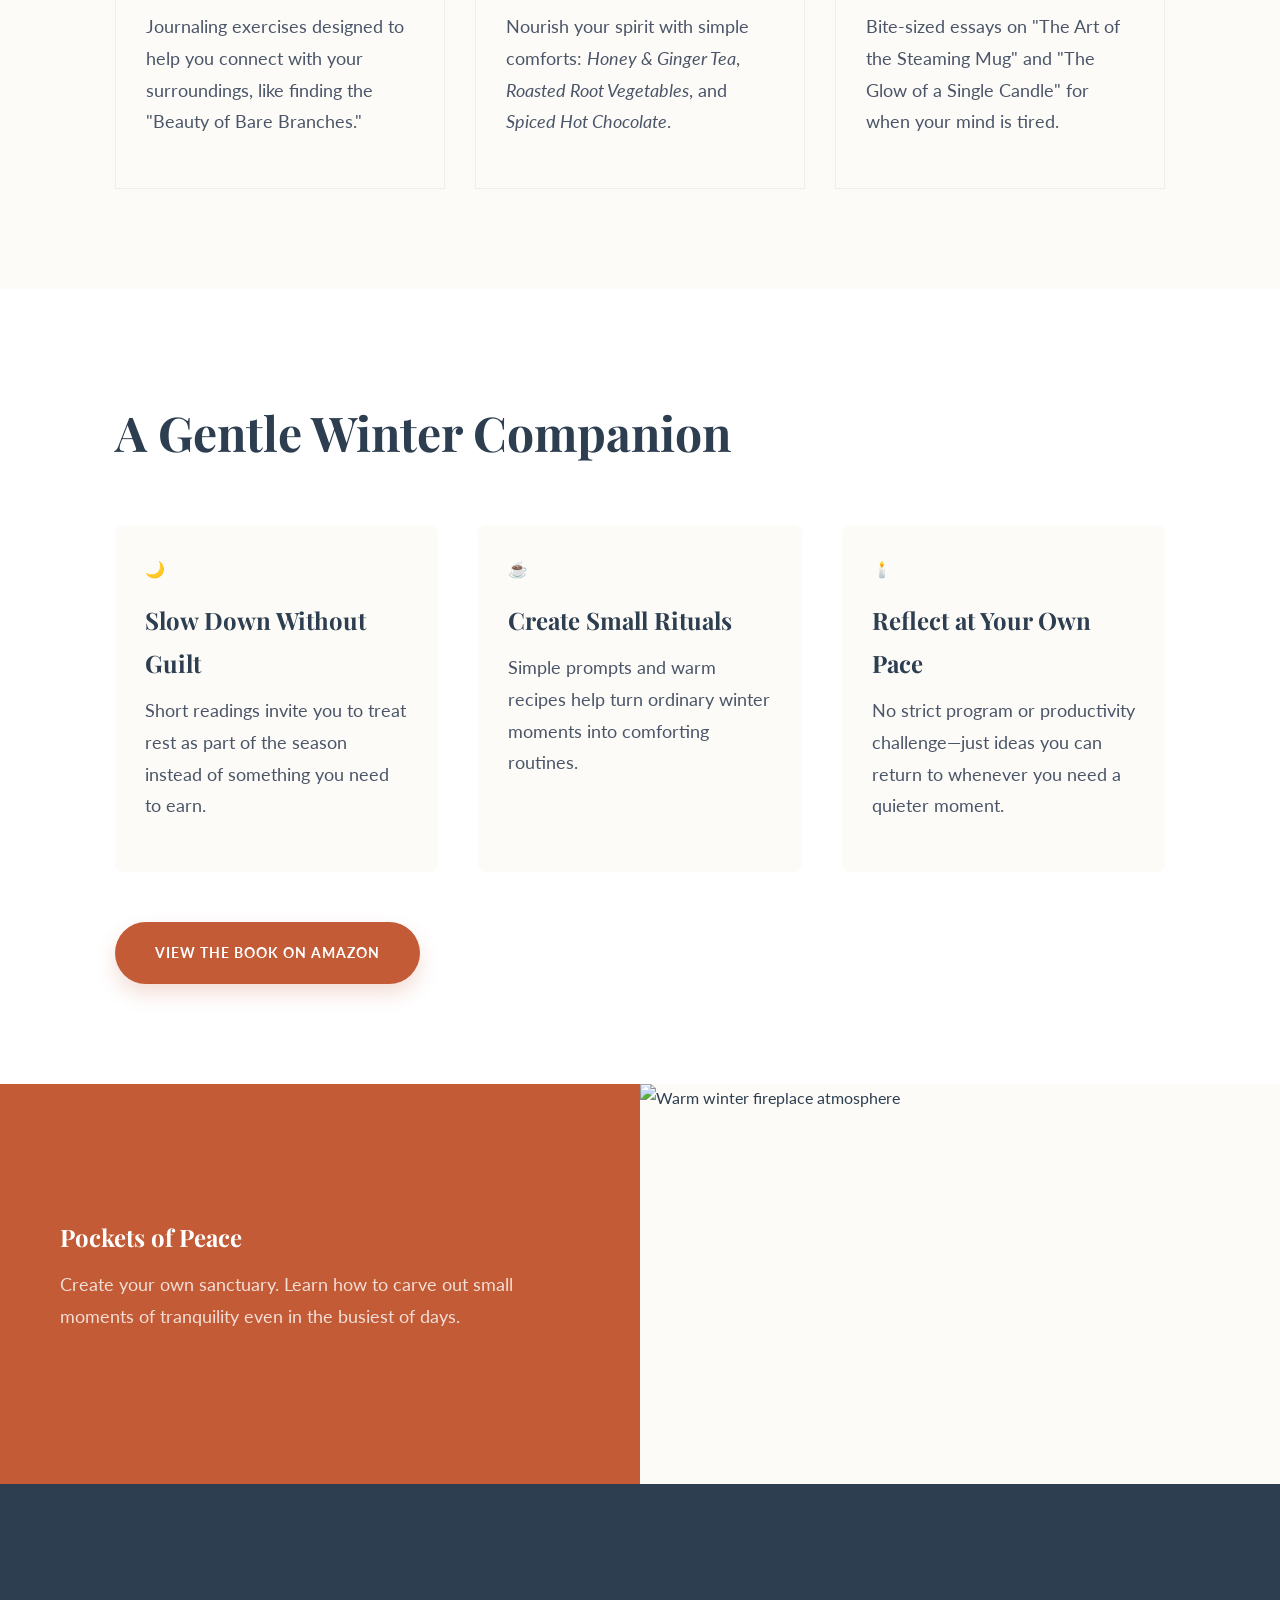
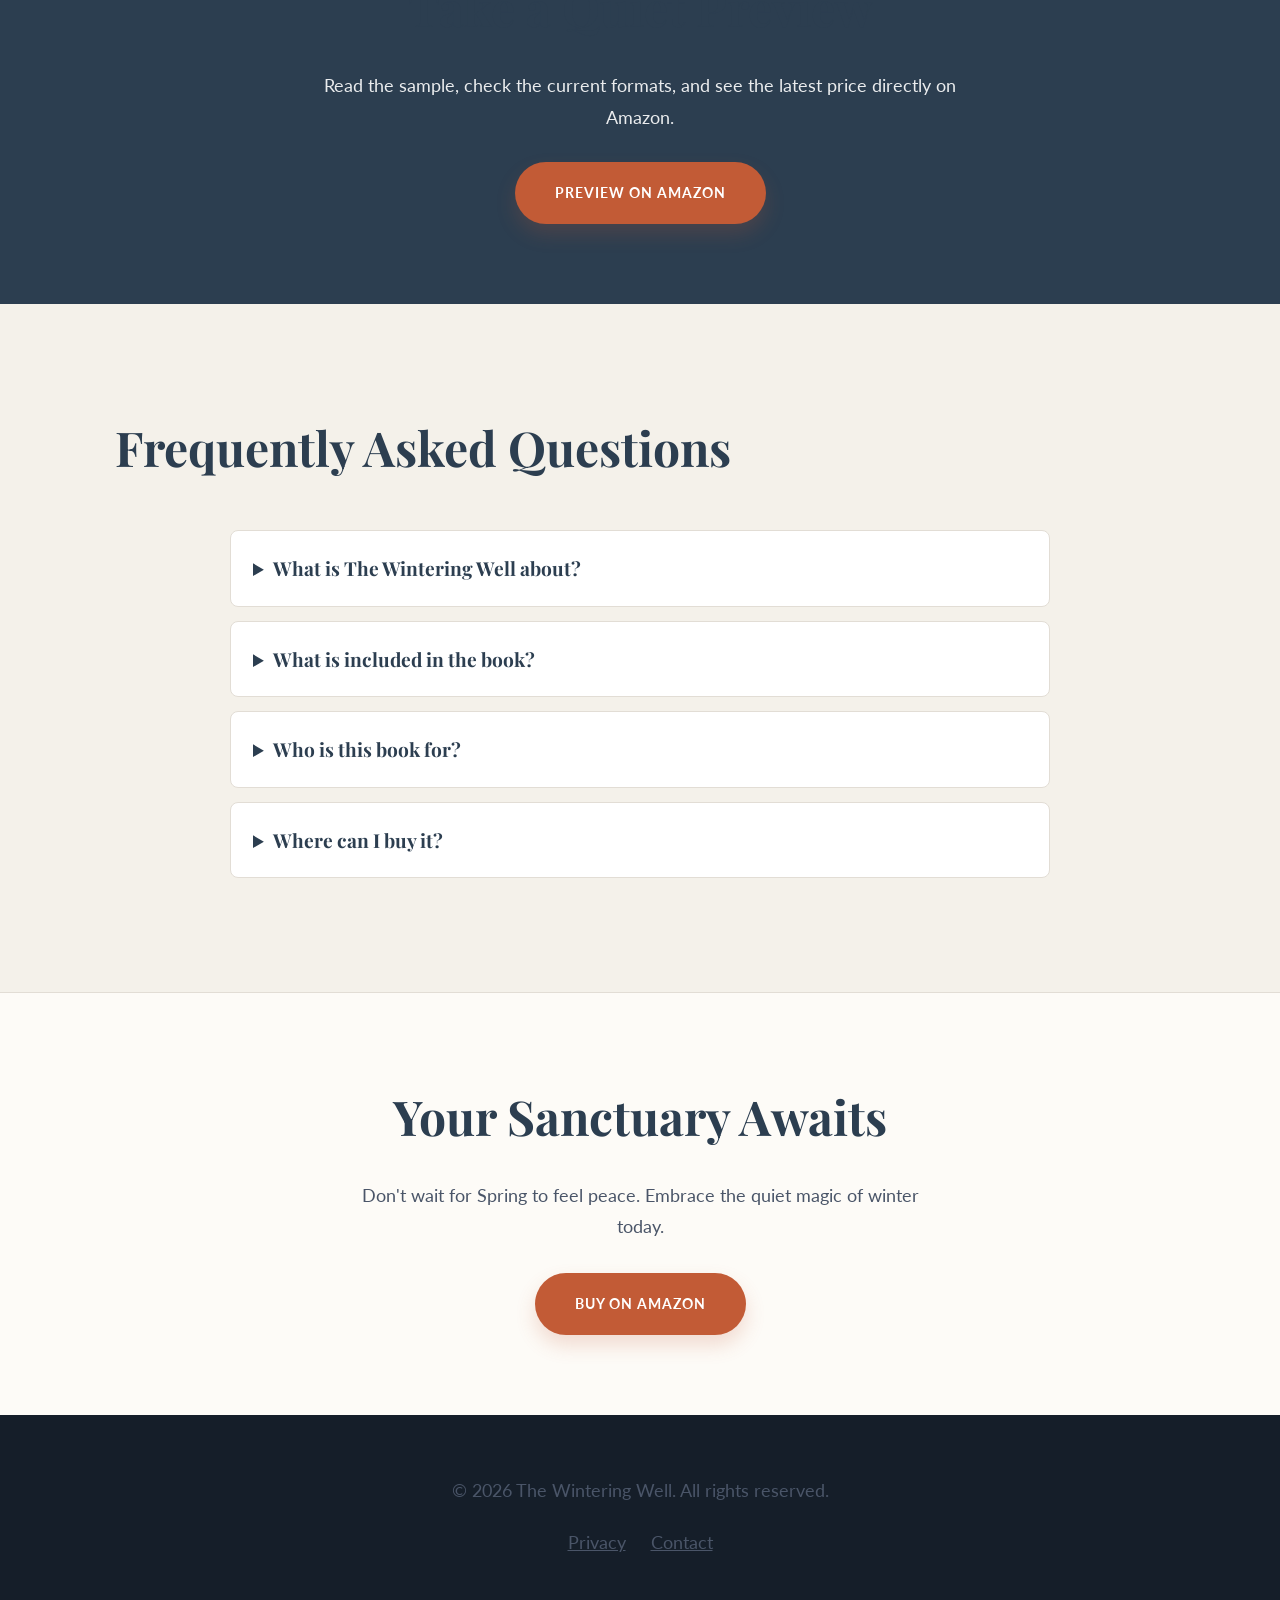
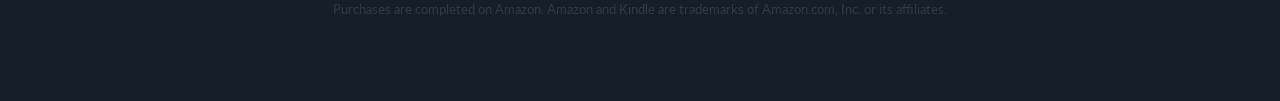
==== commit 1f1c5979: "Update production footer year" ====
--- a/index.html
+++ b/index.html
@@ -689,7 +689,7 @@
     <!-- FOOTER -->
     <footer>
         <div class="container">
-            <p>&copy; 2025 The Wintering Well. All rights reserved.</p>
+            <p>&copy; 2026 The Wintering Well. All rights reserved.</p>
             <p style="margin-top: 20px;">
                 <a href="privacy.html">Privacy</a>
                 <a href="contact.html">Contact</a>
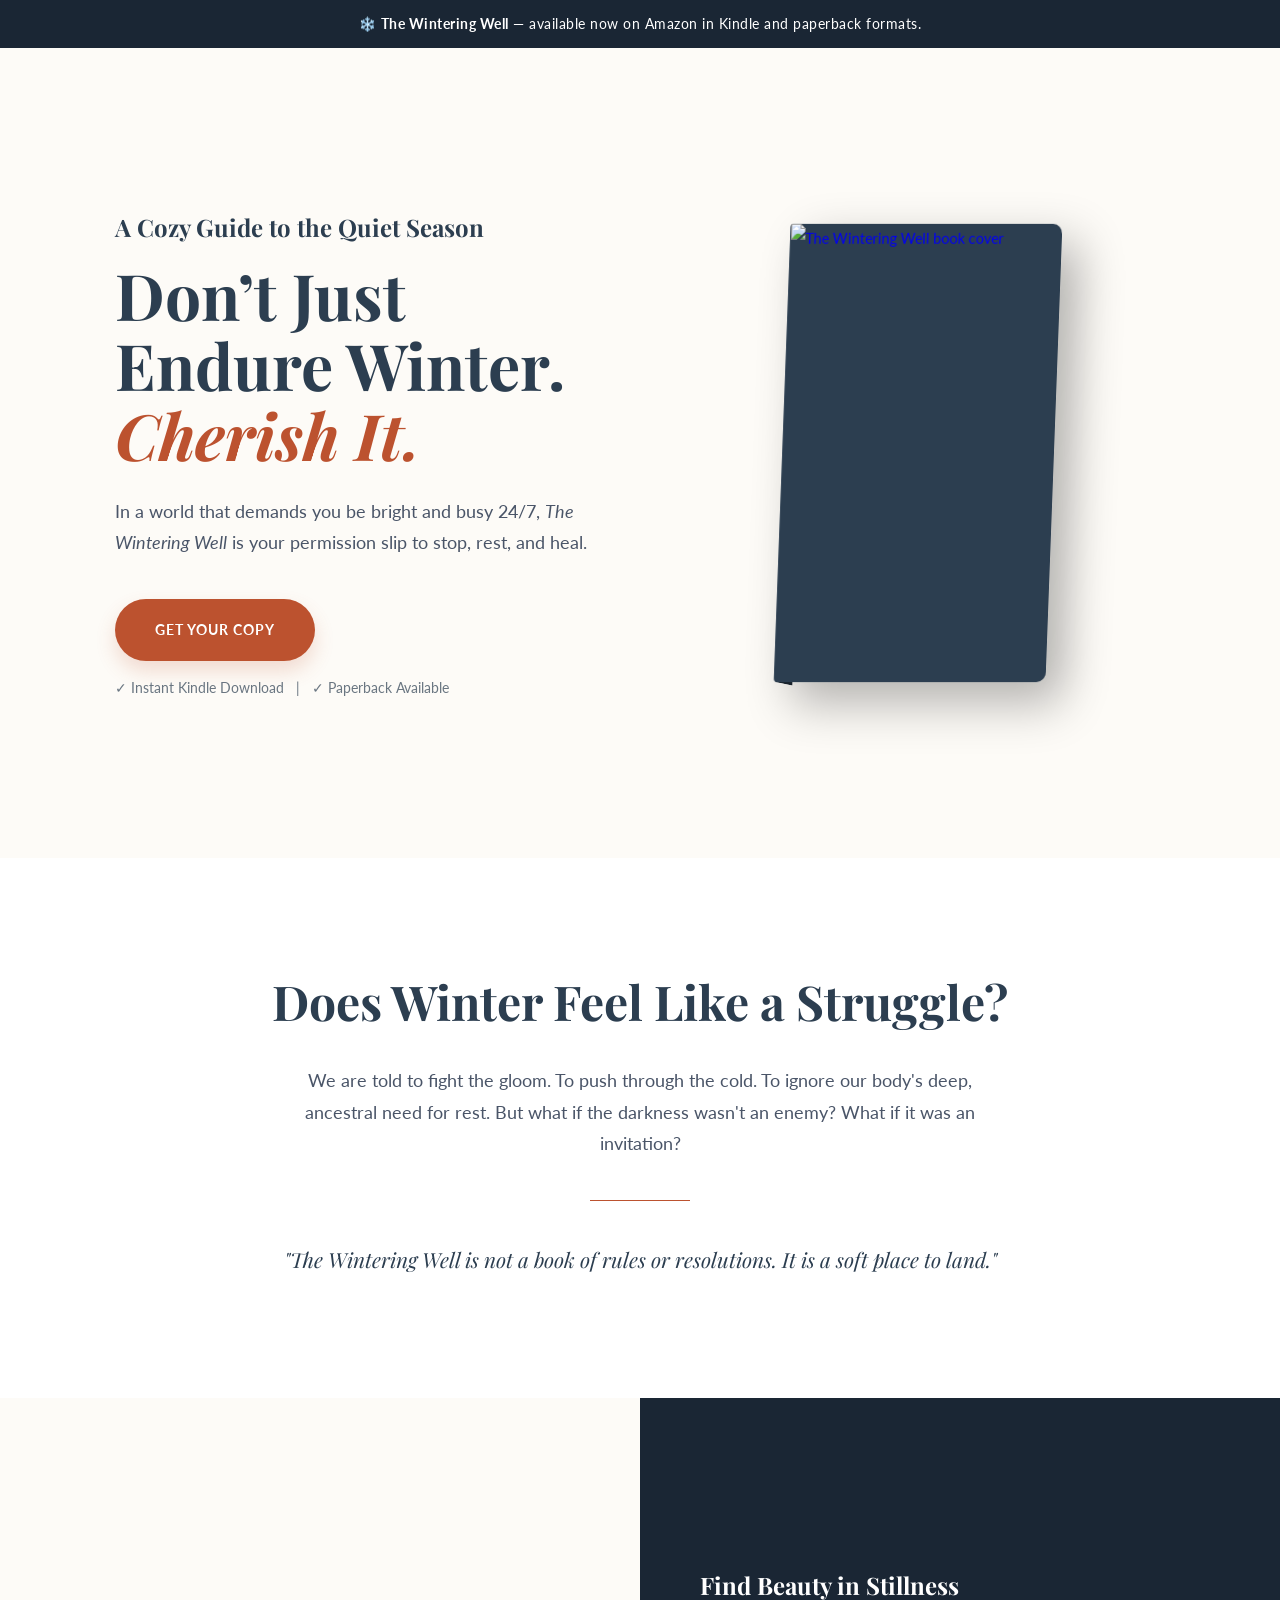
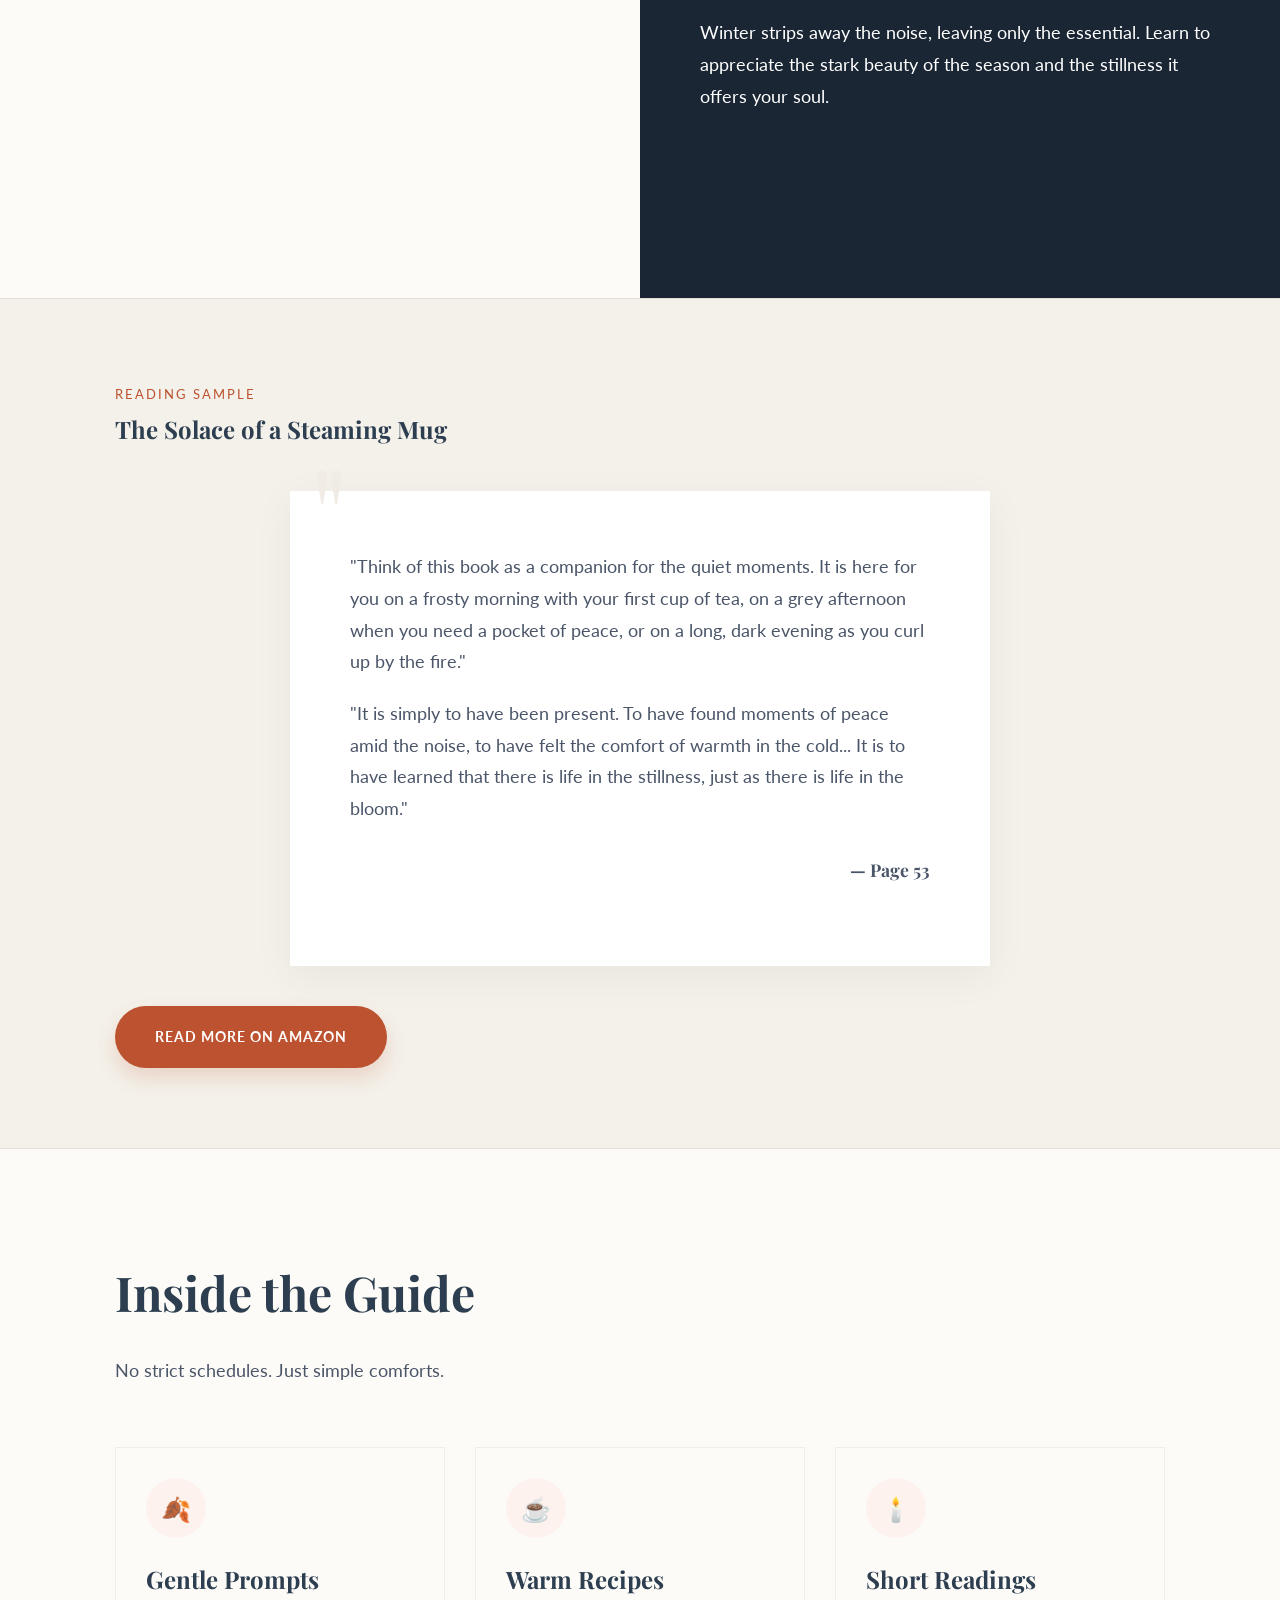
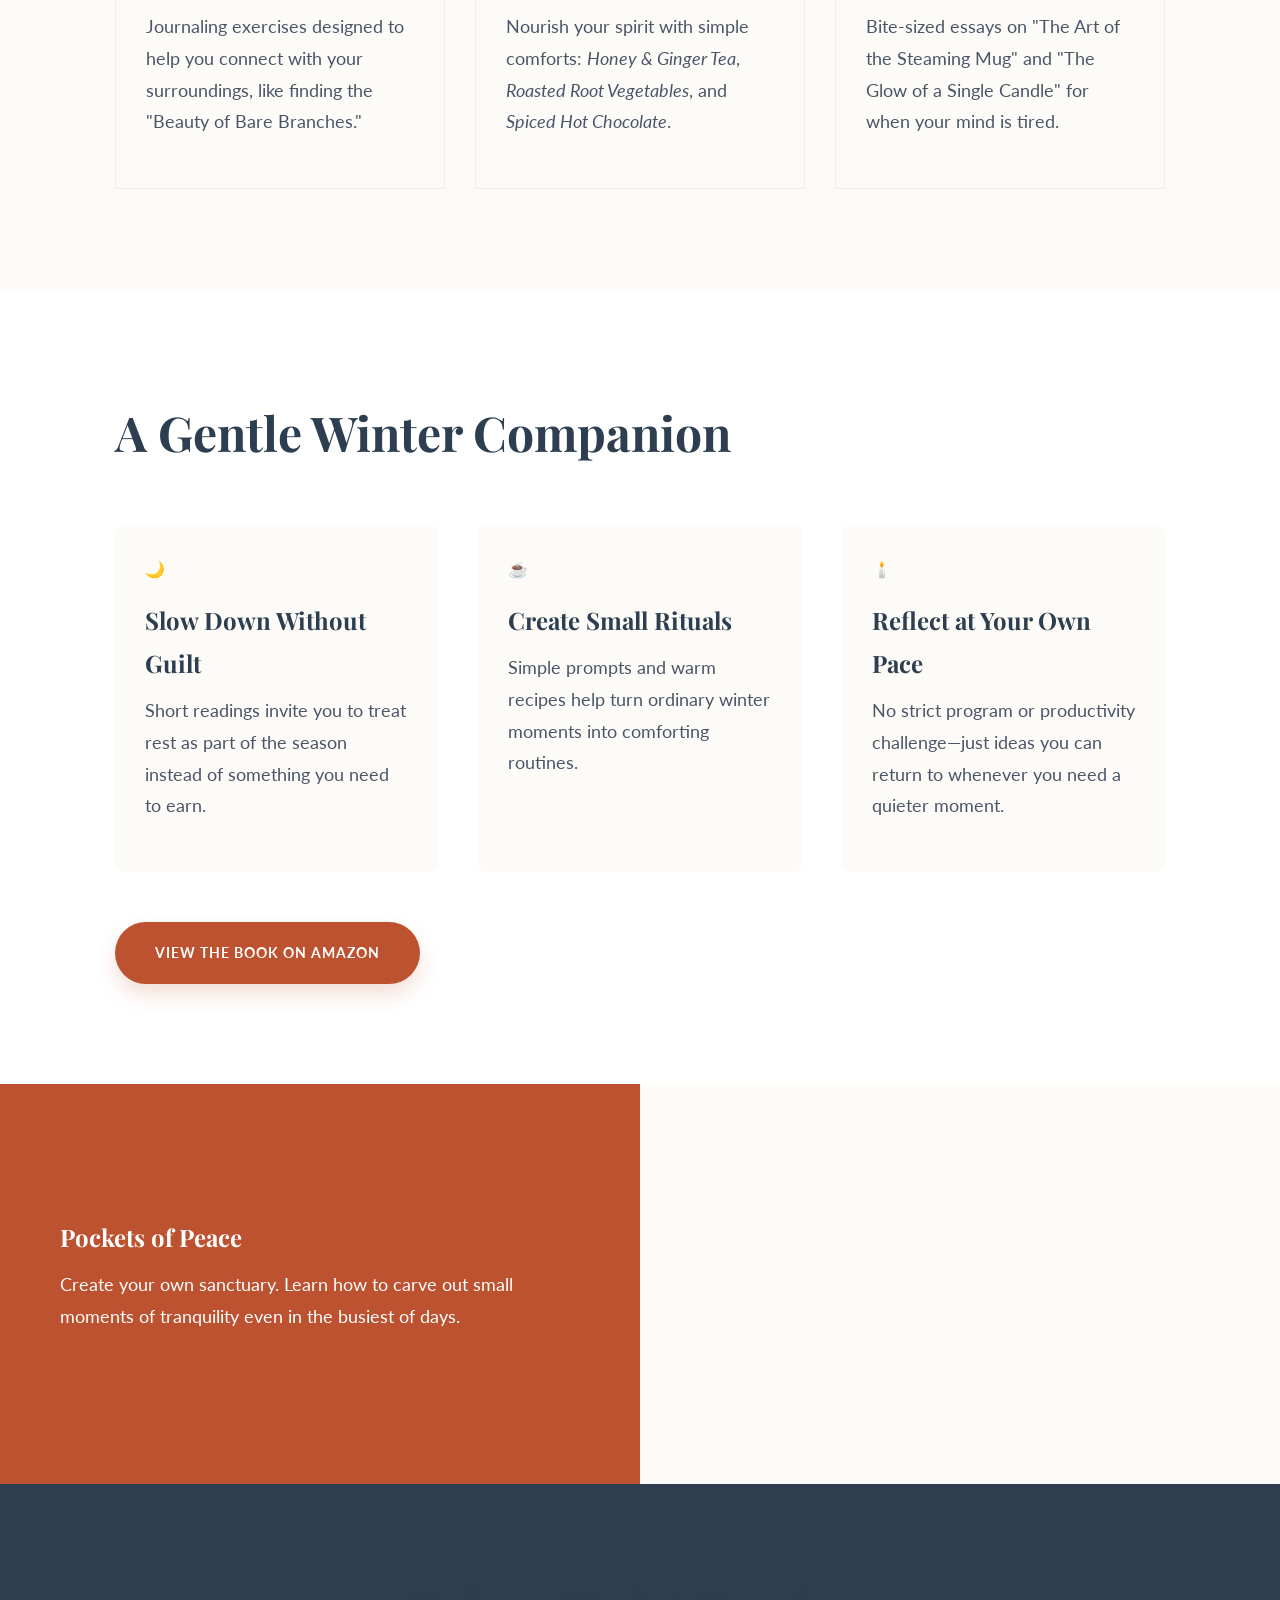
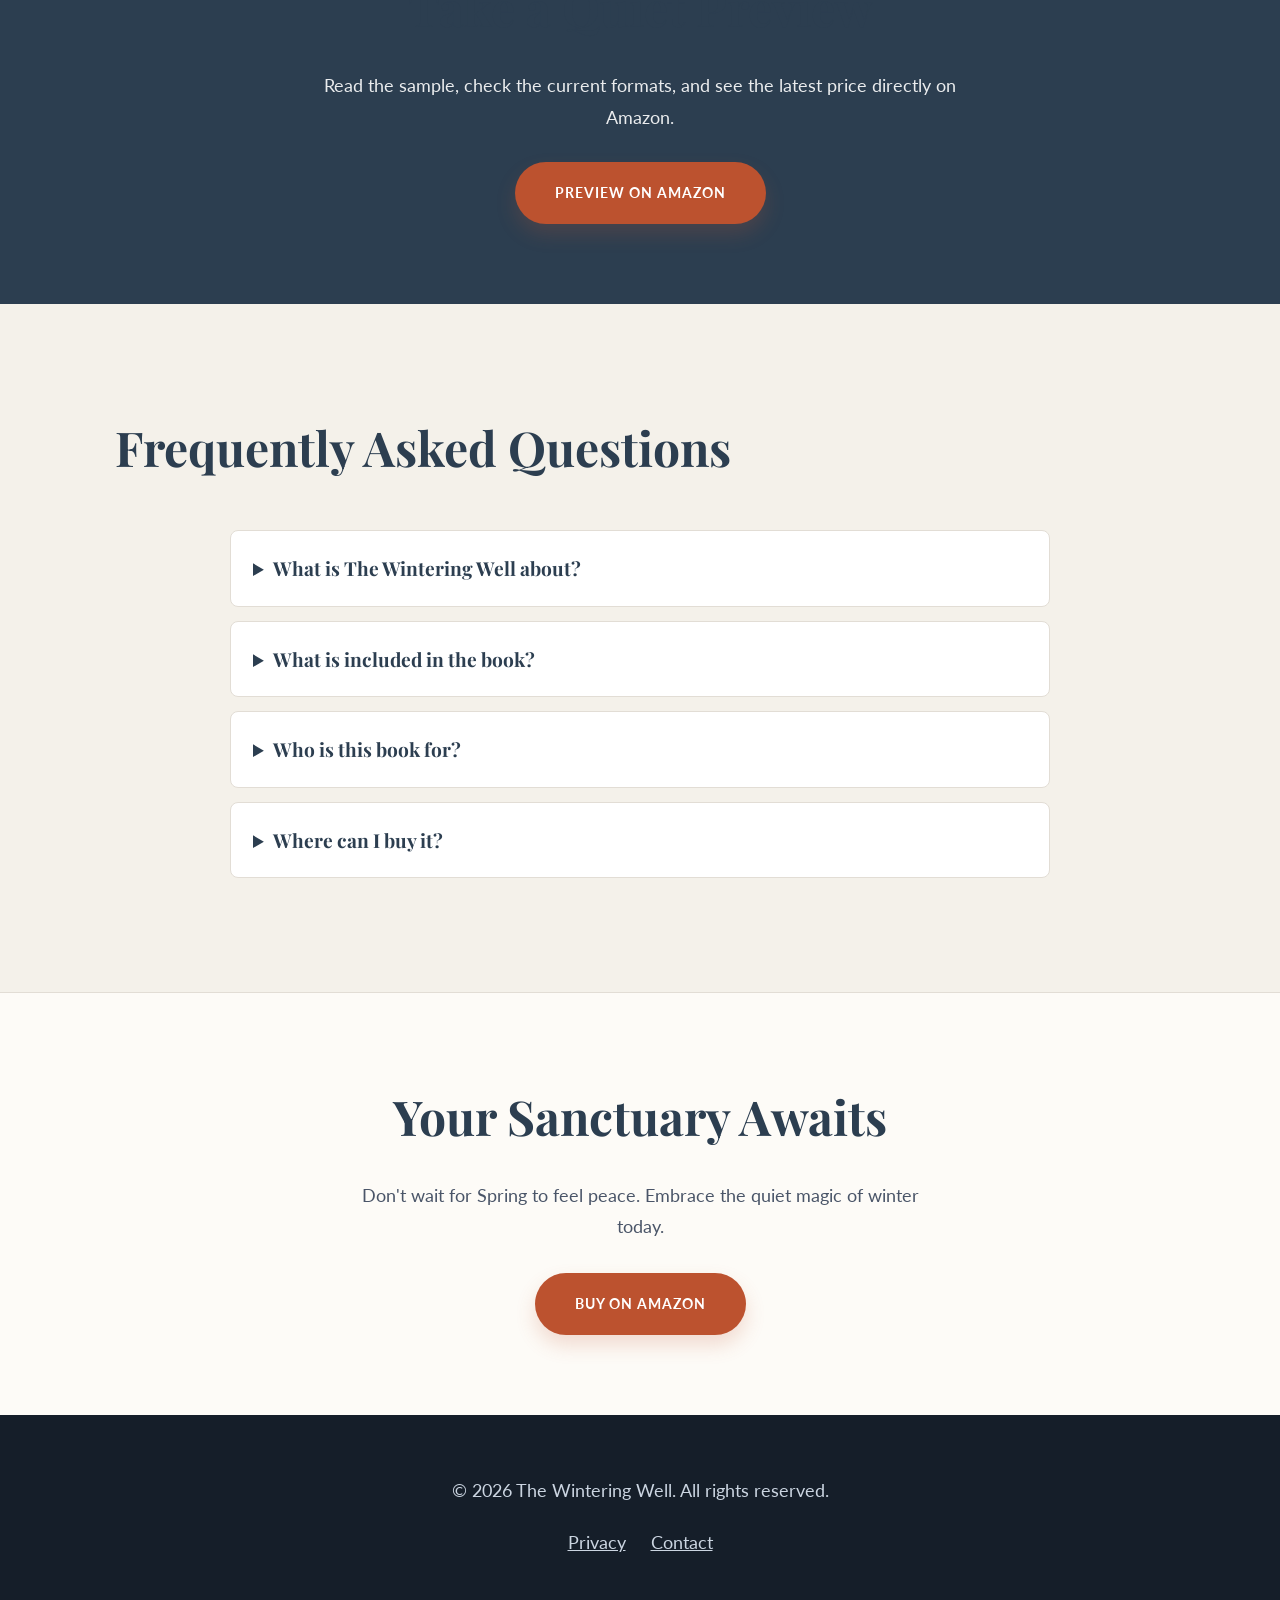
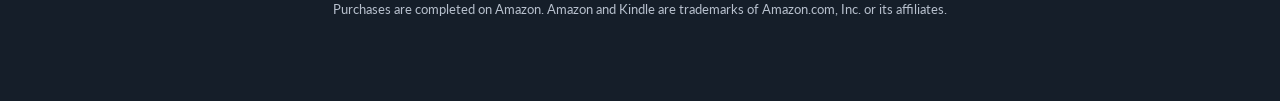
==== commit 2aca9939: "Fix Lighthouse mobile performance and contrast findings" ====
--- a/index.html
+++ b/index.html
@@ -101,7 +101,9 @@
     <!-- Google Fonts: Premium Editorial Selection -->
     <link rel="preconnect" href="https://fonts.googleapis.com">
     <link rel="preconnect" href="https://fonts.gstatic.com" crossorigin>
-    <link href="https://fonts.googleapis.com/css2?family=Lato:wght@300;400;700&family=Playfair+Display:ital,wght@0,400;0,600;0,700;1,400&display=swap" rel="stylesheet">
+    <link rel="preload" href="https://fonts.googleapis.com/css2?family=Lato:wght@300;400;700&family=Playfair+Display:ital,wght@0,400;0,600;0,700;1,400&display=swap" as="style">
+    <link href="https://fonts.googleapis.com/css2?family=Lato:wght@300;400;700&family=Playfair+Display:ital,wght@0,400;0,600;0,700;1,400&display=swap" rel="stylesheet" media="print" onload="this.media='all'">
+    <noscript><link href="https://fonts.googleapis.com/css2?family=Lato:wght@300;400;700&family=Playfair+Display:ital,wght@0,400;0,600;0,700;1,400&display=swap" rel="stylesheet"></noscript>
 
     <style>
         :root {
@@ -109,7 +111,7 @@
             --bg-body: #FDFBF7; /* Warm Paper */
             --bg-dark: #1A2634; /* Deep Slate */
             --primary: #2C3E50;
-            --accent: #C25B36; /* Rust/Ember */
+            --accent: #BC522F; /* Rust/Ember - WCAG AA with white text */
             --gold: #D4AF37;   /* Subtle Luxury */
             --text-main: #2C3E50;
             --text-light: #FDFBF7;
@@ -201,11 +203,30 @@
             display: flex;
             align-items: center;
             position: relative;
-            /* IMAGE CHANGE: Updated with your selection (Atmospheric Winter) */
-            background: linear-gradient(rgba(253, 251, 247, 0.85), rgba(253, 251, 247, 0.75)), url('https://images.unsplash.com/photo-1602891867216-78a0a30c18ea?auto=format&fit=crop&w=1440&q=70');
-            background-size: cover;
-            background-position: center;
+            overflow: hidden;
+            isolation: isolate;
+            background: var(--bg-body);
             padding: 80px 0;
+        }
+        .hero-bg {
+            position: absolute;
+            inset: 0;
+            width: 100%;
+            height: 100%;
+            object-fit: cover;
+            z-index: 0;
+        }
+        .hero::before {
+            content: "";
+            position: absolute;
+            inset: 0;
+            background: linear-gradient(rgba(253, 251, 247, 0.85), rgba(253, 251, 247, 0.75));
+            z-index: 1;
+            pointer-events: none;
+        }
+        .hero > .container {
+            position: relative;
+            z-index: 2;
         }
 
         .hero-grid {
@@ -292,7 +313,7 @@
             padding: 60px;
         }
         .visual-content h3 { color: white; }
-        .visual-content p { color: rgba(255,255,255,0.8); }
+        .visual-content p { color: #fff; }
 
         /* --- EXCERPT SECTION --- */
         .excerpt-section {
@@ -388,8 +409,10 @@
         }
 
         /* --- FOOTER --- */
-        footer { background: #151e29; color: #718096; padding: 60px 0; text-align: center; font-size: 0.9rem; }
-        footer a { color: inherit; margin: 0 10px; }
+        footer { background: #151e29; color: #CBD5E1; padding: 60px 0; text-align: center; font-size: 0.9rem; }
+        footer p, footer a { color: #CBD5E1; }
+        footer a { margin: 0 10px; }
+        footer .legal-note { color: #B7C0CD; font-size: 0.8rem; margin-top: 40px; }
 
         /* --- MOBILE STICKY BUTTON --- */
         .mobile-sticky {
@@ -483,6 +506,17 @@
     <main id="main-content">
     <!-- HERO SECTION -->
     <header class="hero">
+        <img
+            class="hero-bg"
+            src="https://images.unsplash.com/photo-1602891867216-78a0a30c18ea?auto=format&fit=crop&w=1100&q=68"
+            srcset="https://images.unsplash.com/photo-1602891867216-78a0a30c18ea?auto=format&fit=crop&w=720&q=68 720w, https://images.unsplash.com/photo-1602891867216-78a0a30c18ea?auto=format&fit=crop&w=1100&q=68 1100w, https://images.unsplash.com/photo-1602891867216-78a0a30c18ea?auto=format&fit=crop&w=1440&q=68 1440w"
+            sizes="100vw"
+            width="1440"
+            height="960"
+            alt=""
+            aria-hidden="true"
+            decoding="async"
+            fetchpriority="high">
         <div class="container">
             <div class="hero-grid">
                 
@@ -534,7 +568,15 @@
     <!-- VISUAL INTERLUDE (IMAGE CHANGED: Updated with your selection - Cozy details) -->
     <section class="visual-interlude">
         <figure class="visual-image">
-            <img src="https://plus.unsplash.com/premium_photo-1661741527893-f58f069142a6?auto=format&fit=crop&w=1100&q=70" width="1100" height="733" alt="Cozy winter details and a warm seasonal atmosphere" loading="lazy" decoding="async">
+            <img
+                src="https://plus.unsplash.com/premium_photo-1661741527893-f58f069142a6?auto=format&fit=crop&w=900&q=68"
+                srcset="https://plus.unsplash.com/premium_photo-1661741527893-f58f069142a6?auto=format&fit=crop&w=600&q=68 600w, https://plus.unsplash.com/premium_photo-1661741527893-f58f069142a6?auto=format&fit=crop&w=900&q=68 900w, https://plus.unsplash.com/premium_photo-1661741527893-f58f069142a6?auto=format&fit=crop&w=1100&q=68 1100w"
+                sizes="(max-width: 900px) 100vw, 50vw"
+                width="1100"
+                height="733"
+                alt="Cozy winter details and a warm seasonal atmosphere"
+                loading="lazy"
+                decoding="async">
         </figure>
         <div class="visual-content">
             <h3>Find Beauty in Stillness</h3>
@@ -633,7 +675,15 @@
             <p>Create your own sanctuary. Learn how to carve out small moments of tranquility even in the busiest of days.</p>
         </div>
         <figure class="visual-image">
-            <img src="https://images.unsplash.com/photo-1667988145532-5c4c420678ec?auto=format&fit=crop&w=1100&q=70" width="1100" height="733" alt="Warm winter fireplace atmosphere" loading="lazy" decoding="async">
+            <img
+                src="https://images.unsplash.com/photo-1667988145532-5c4c420678ec?auto=format&fit=crop&w=900&q=68"
+                srcset="https://images.unsplash.com/photo-1667988145532-5c4c420678ec?auto=format&fit=crop&w=600&q=68 600w, https://images.unsplash.com/photo-1667988145532-5c4c420678ec?auto=format&fit=crop&w=900&q=68 900w, https://images.unsplash.com/photo-1667988145532-5c4c420678ec?auto=format&fit=crop&w=1100&q=68 1100w"
+                sizes="(max-width: 900px) 100vw, 50vw"
+                width="1100"
+                height="733"
+                alt="Warm winter fireplace atmosphere"
+                loading="lazy"
+                decoding="async">
         </figure>
     </section>
 
@@ -694,7 +744,7 @@
                 <a href="privacy.html">Privacy</a>
                 <a href="contact.html">Contact</a>
             </p>
-            <p style="font-size: 0.8rem; margin-top: 40px; opacity: 0.5;">
+            <p class="legal-note">
                 Purchases are completed on Amazon. Amazon and Kindle are trademarks of Amazon.com, Inc. or its affiliates.
             </p>
         </div>
@@ -733,17 +783,29 @@
 
         const mobileCTA = document.getElementById('mobileCTA');
         const heroSection = document.querySelector('.hero');
-
-        function updateMobileCTA() {
-            if (!mobileCTA || !heroSection) return;
-            const isMobile = window.matchMedia('(max-width: 899px)').matches;
-            const heroIsPast = heroSection.getBoundingClientRect().bottom < 0;
-            mobileCTA.style.display = isMobile && heroIsPast ? 'block' : 'none';
-        }
-
-        window.addEventListener('scroll', updateMobileCTA, { passive: true });
-        window.addEventListener('resize', updateMobileCTA, { passive: true });
-        updateMobileCTA();
+        const mobileQuery = window.matchMedia('(max-width: 899px)');
+        let heroIsPast = false;
+
+        function syncMobileCTA() {
+            if (!mobileCTA) return;
+            mobileCTA.style.display = mobileQuery.matches && heroIsPast ? 'block' : 'none';
+        }
+
+        if (mobileCTA && heroSection && 'IntersectionObserver' in window) {
+            const heroObserver = new IntersectionObserver(([entry]) => {
+                heroIsPast = !entry.isIntersecting;
+                syncMobileCTA();
+            }, { threshold: 0 });
+            heroObserver.observe(heroSection);
+        }
+
+        if (mobileQuery.addEventListener) {
+            mobileQuery.addEventListener('change', syncMobileCTA);
+        } else {
+            mobileQuery.addListener(syncMobileCTA);
+        }
+
+        syncMobileCTA();
     </script>
 </body>
 </html>
